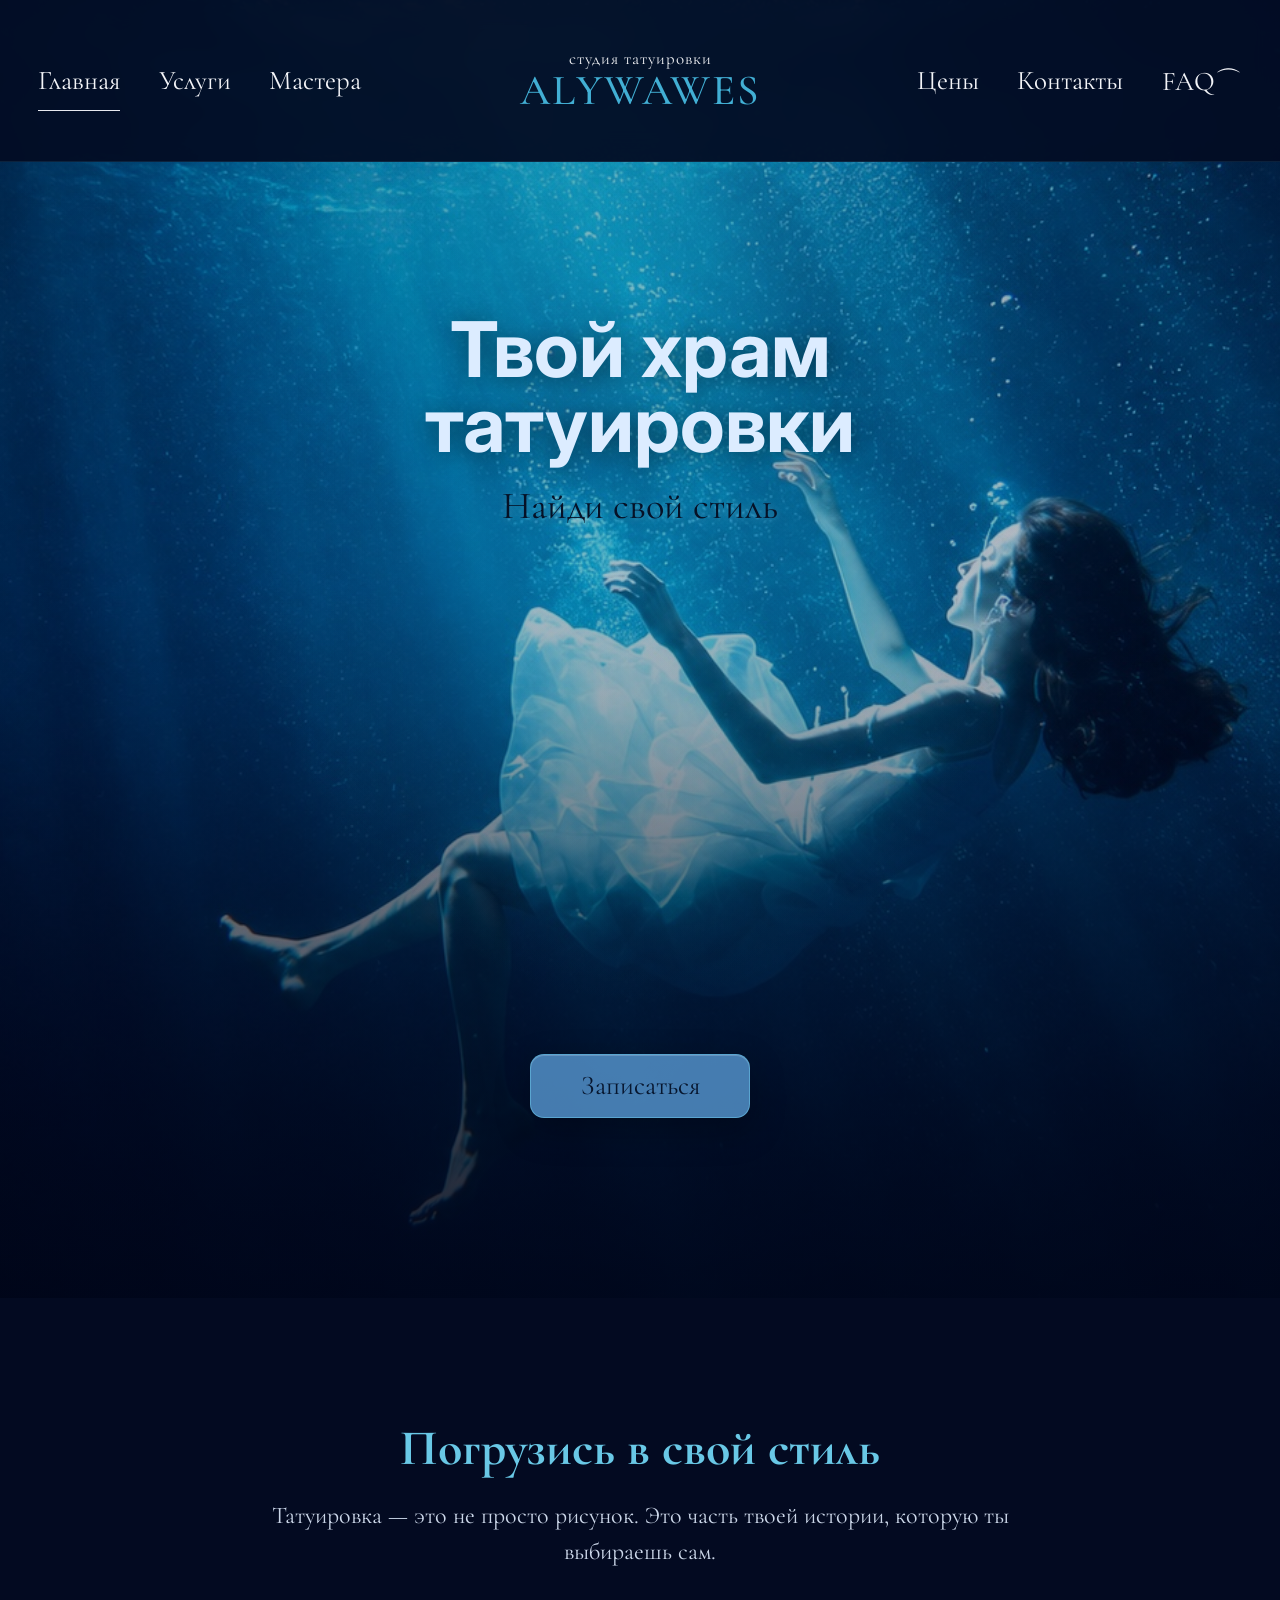
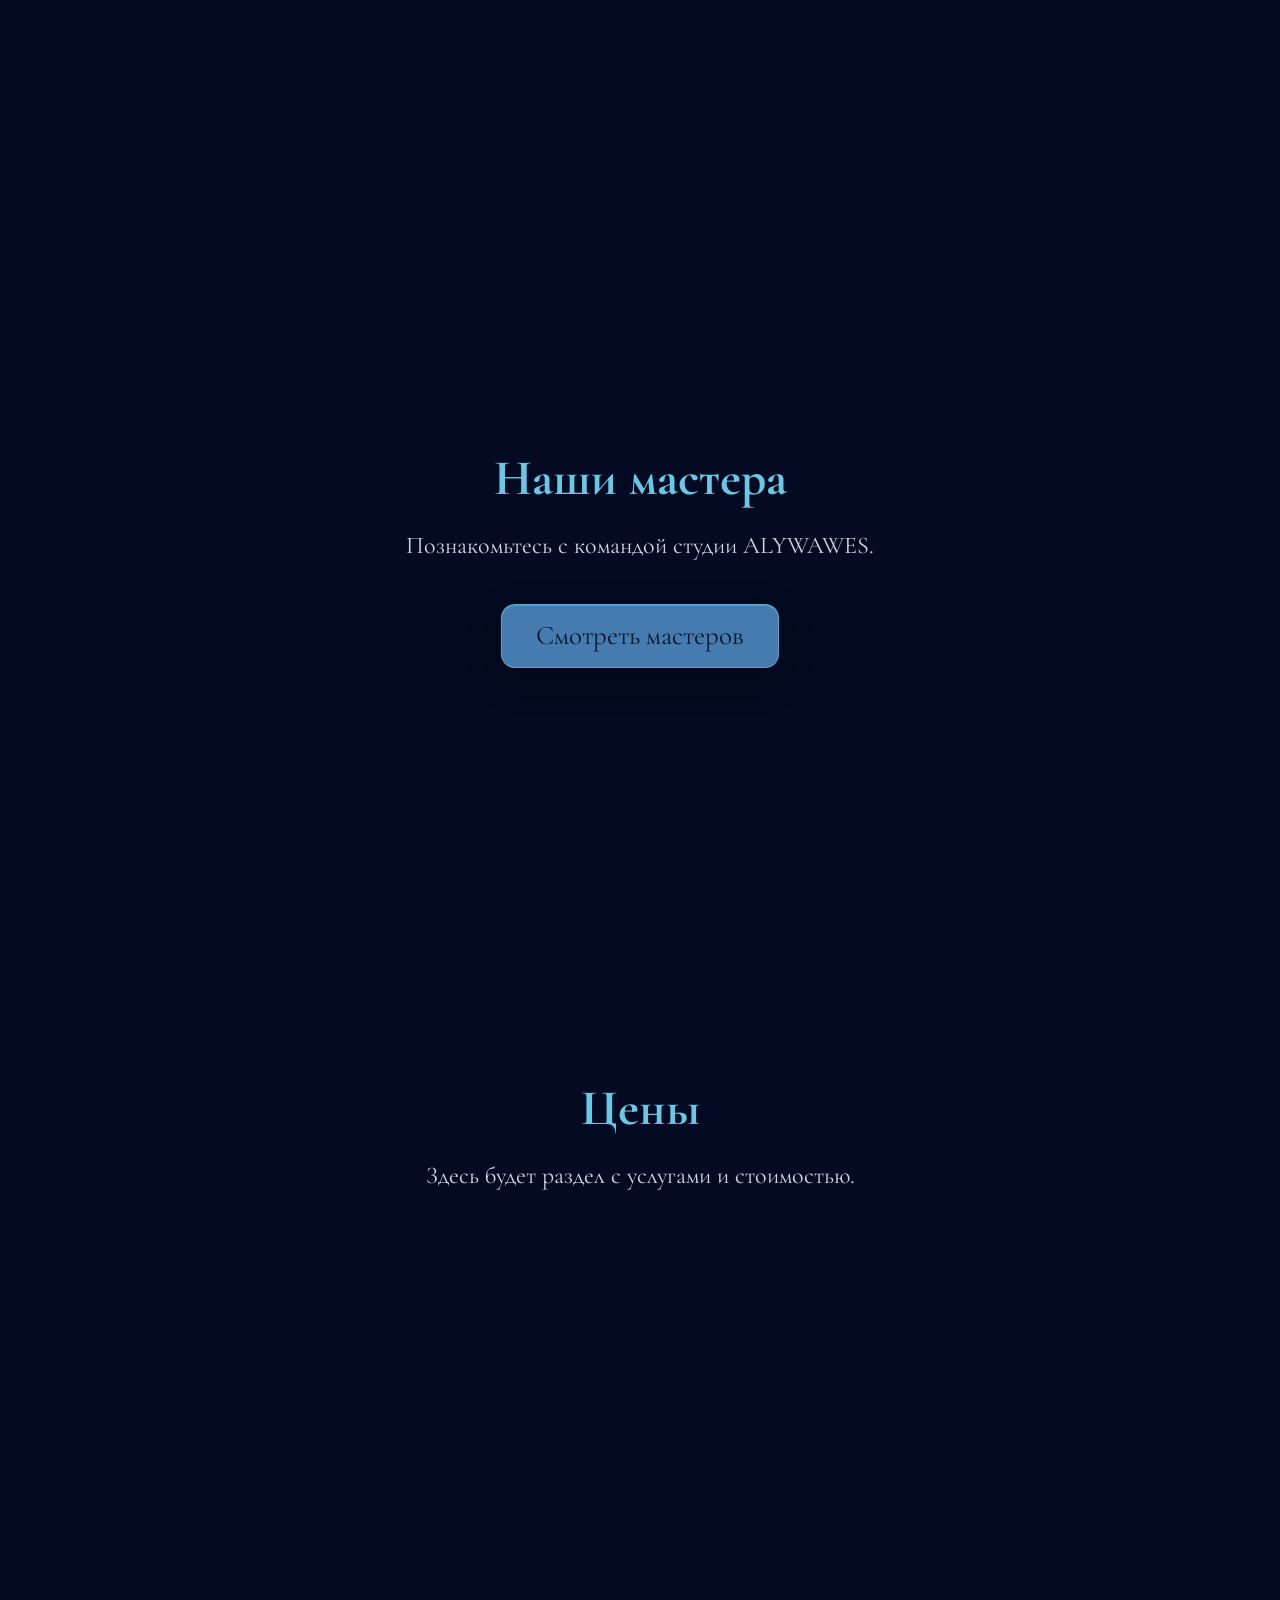
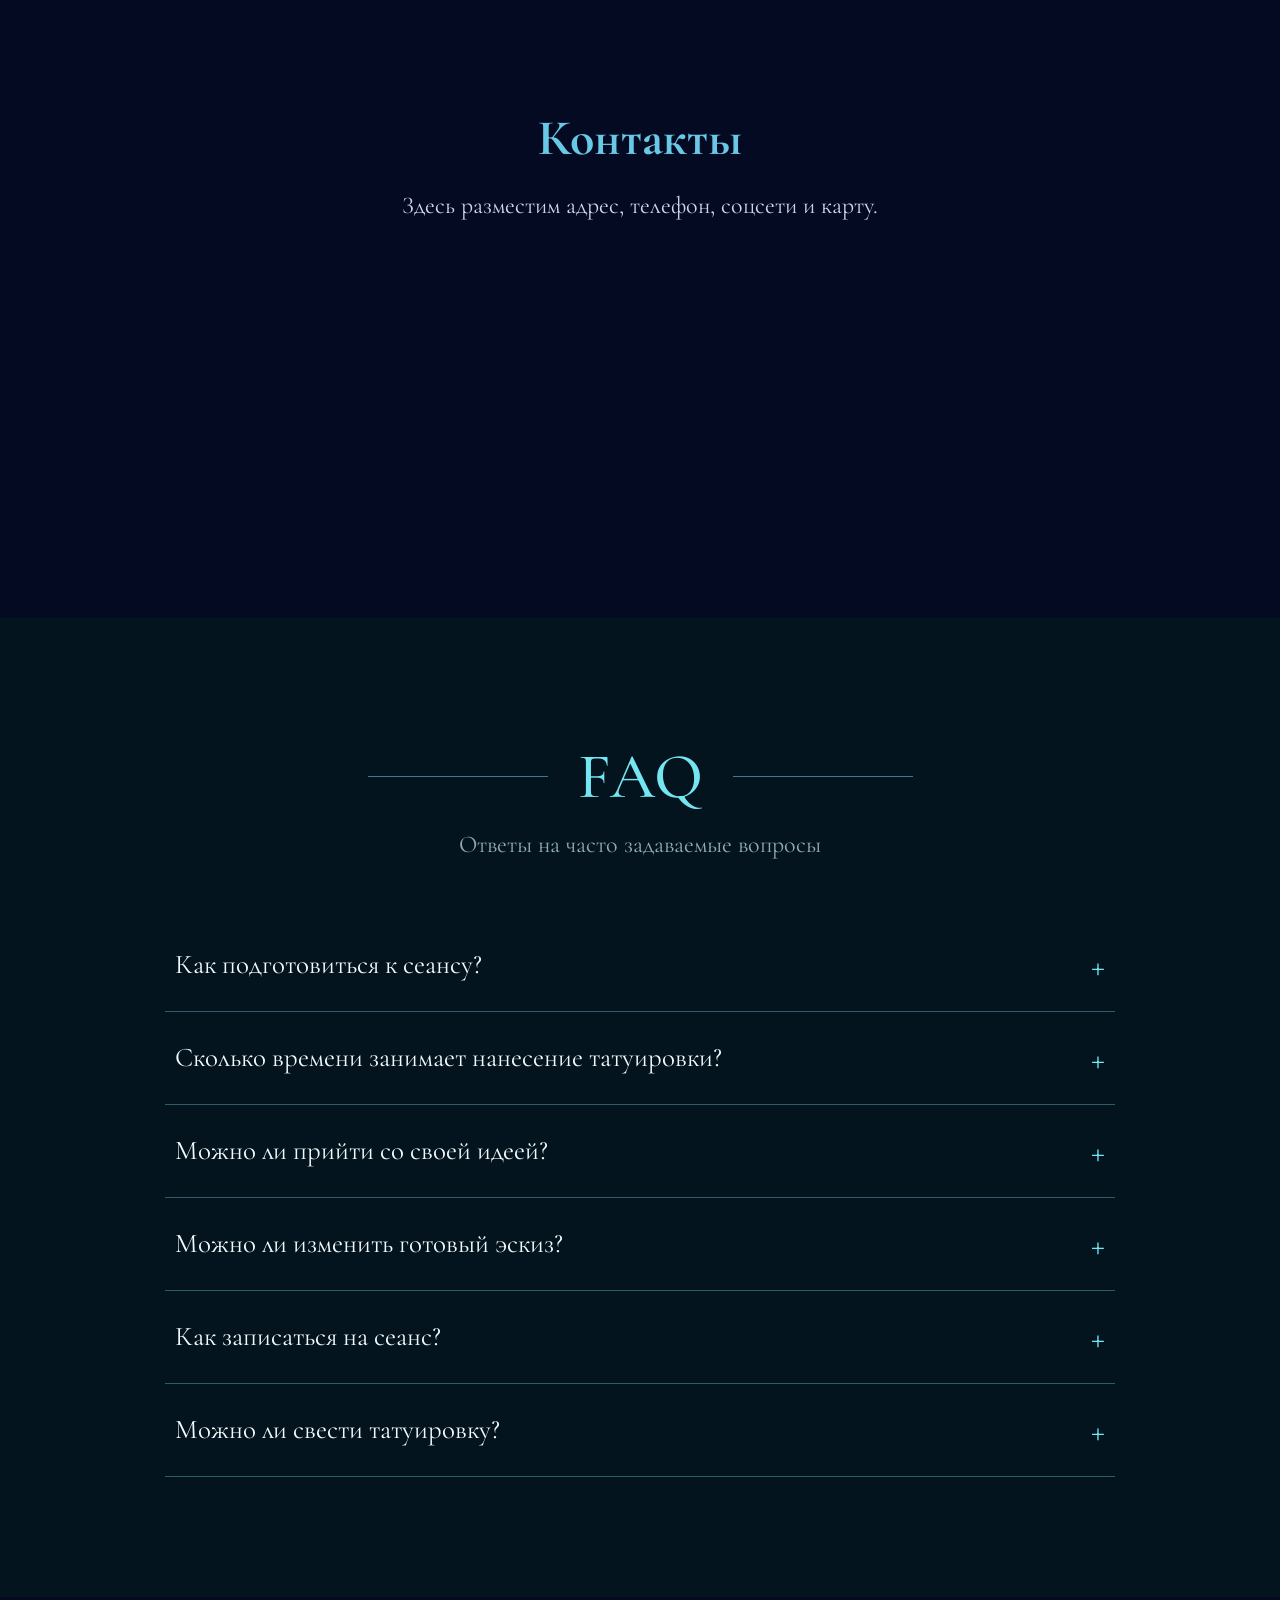
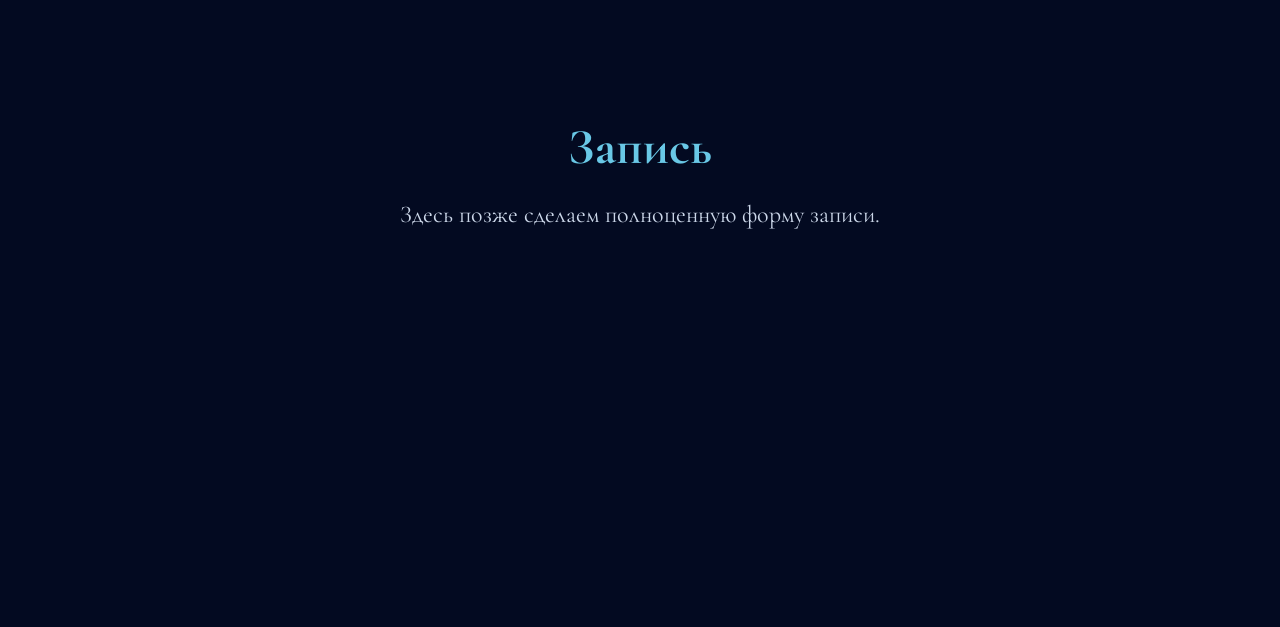
==== index.html @ 5e40e500 "Update index.html" ====
<!DOCTYPE html>
<html lang="ru">
<head>
  <meta charset="UTF-8">
  <meta name="viewport" content="width=device-width, initial-scale=1.0">
  <title>ALYWAWES — Студия татуировки</title>

  <!-- Шрифт можно заменить на любой из Google Fonts -->
  <link rel="preconnect" href="https://fonts.googleapis.com">
  <link rel="preconnect" href="https://fonts.gstatic.com" crossorigin>
  <link href="https://fonts.googleapis.com/css2?family=Cormorant+Garamond:wght@400;500;600;700&family=Inter:wght@400;500;600;700&display=swap" rel="stylesheet">

  <style>
    * {
      box-sizing: border-box;
      margin: 0;
      padding: 0;
    }

    html {
      scroll-behavior: smooth;
    }

    body {
      min-height: 100vh;
      background: #02091d;
      color: #f5f7ff;
      font-family: "Cormorant Garamond", serif;
      overflow-x: hidden;
    }

    /* ================= HEADER ================= */

    .header {
      position: fixed;
      top: 0;
      left: 0;
      width: 100%;
      height: 162px;
      z-index: 100;
      display: flex;
      align-items: center;
      justify-content: center;
      background: rgba(3, 12, 36, 0.94);
      border-bottom: 1px solid rgba(86, 176, 220, 0.12);
      backdrop-filter: blur(12px);
    }

    .nav {
      width: min(1250px, 94%);
      display: grid;
      grid-template-columns: 1fr auto 1fr;
      align-items: center;
      gap: 40px;
    }

    .nav-left,
    .nav-right {
      display: flex;
      align-items: center;
      gap: clamp(25px, 3vw, 58px);
    }

    .nav-right {
      justify-content: flex-end;
    }

    .nav a {
      position: relative;
      color: #f3f4f8;
      text-decoration: none;
      font-size: 27px;
      white-space: nowrap;
      transition: color .3s ease;
    }

    .nav a:hover {
      color: #51c5e9;
    }

    .nav a.active::after {
      content: "";
      position: absolute;
      left: 0;
      right: 0;
      bottom: -14px;
      height: 1px;
      background: #e7e9ef;
    }

    .logo {
      text-align: center;
      line-height: 1;
      white-space: nowrap;
    }

    .logo-small {
      display: block;
      margin-bottom: 2px;
      color: #f1f2f5;
      font-size: 17px;
      letter-spacing: 1px;
    }

    .logo-main {
      display: block;
      color: #42afd4;
      font-size: 43px;
      letter-spacing: 2px;
      font-weight: 500;
    }

    /* ================= HERO ================= */

    .hero {
      position: relative;
      min-height: 100vh;
      padding-top: 162px;
      display: flex;
      align-items: center;
      justify-content: center;
      overflow: hidden;

      /*
        Положи фотографию глубины океана рядом с index.html
        и назови её ocean.jpg
      */
      background:
        linear-gradient(
          to bottom,
          rgba(1, 7, 26, .32),
          rgba(0, 20, 55, .18) 45%,
          rgba(1, 6, 24, .65)
        ),
        url("ocean.jpg") center center / cover no-repeat,
        radial-gradient(circle at 50% 20%, #087a9e 0%, #032d62 42%, #010822 85%);
    }

    /* Затемнение фотографии */
    .hero::before {
      content: "";
      position: absolute;
      inset: 0;
      background:
        radial-gradient(
          ellipse at 50% 30%,
          rgba(35, 205, 236, .18),
          transparent 48%
        ),
        linear-gradient(
          to bottom,
          rgba(0, 0, 20, .05) 0%,
          rgba(0, 4, 24, .15) 55%,
          rgba(0, 5, 24, .72) 100%
        );
      pointer-events: none;
    }

    /* Лёгкая анимация "воды" */
    .hero::after {
      content: "";
      position: absolute;
      inset: -10%;
      background:
        radial-gradient(
          ellipse at 50% 0%,
          rgba(95, 230, 255, .14),
          transparent 30%
        );
      filter: blur(20px);
      animation: waterGlow 7s ease-in-out infinite alternate;
      pointer-events: none;
    }

    @keyframes waterGlow {
      from {
        transform: translateY(-15px) scale(1);
        opacity: .55;
      }
      to {
        transform: translateY(25px) scale(1.08);
        opacity: .9;
      }
    }

  .hero-content {
  position: relative;
  z-index: 2;

  width: min(850px, 90%);

  text-align: center;

  /* ОПУСКАЕМ ВЕСЬ БЛОК НИЖЕ */
  margin-top: 150px;

  animation: heroAppear 1.2s ease both;
}

.hero-content h1 {
    margin: 0;
}

.hero-content p {
    margin-top: 20px;
}

.booking-btn {
    margin-top: 350px;
}

    @keyframes heroAppear {
      from {
        opacity: 0;
        transform: translateY(35px);
      }
      to {
        opacity: 1;
        transform: translateY(0);
      }
    }

    .hero h1 {
  font-family: "Inter", sans-serif;

  font-size: clamp(48px, 6vw, 84px);

  line-height: .98;

  font-weight: 700;

  color: #dcecff;

  text-shadow: 0 3px 25px rgba(0, 0, 0, .45);

  margin-bottom: 18px;
}

.hero-subtitle {
  font-size: clamp(28px, 3vw, 42px);
  color: #061126;
  text-shadow: 0 1px 8px rgba(255,255,255,.25);
  margin-bottom: 355px;
}   
 .booking-btn {
  position: relative;
  top: -180px;

  display: inline-flex;
  align-items: center;
  justify-content: center;

  min-width: 220px;
  height: 64px;
  padding: 0 34px;

  border-radius: 14px;
  border: 1px solid rgba(115, 215, 248, .45);

  background: rgba(89, 156, 214, .78);

  color: #07162e;

  font-family: "Cormorant Garamond", serif;
  font-size: 27px;

  text-decoration: none;

  box-shadow:
    0 12px 35px rgba(0,0,0,.25),
    inset 0 1px 0 rgba(255,255,255,.18);

  transition:
    top .3s ease,
    background .3s ease,
    box-shadow .3s ease;
}
.booking-btn:hover {
  top: -185px;

  background: #72c7ed;

  box-shadow:
    0 18px 45px rgba(0, 140, 210, .25);
}

    /* ================= SECOND SECTION ================= */

    .about {
      min-height: 70vh;
      padding: 120px 8%;
      background: #030a21;
      text-align: center;
    }

    .about h2 {
      font-size: 50px;
      color: #69c8e6;
      margin-bottom: 20px;
    }

    .about p {
      max-width: 750px;
      margin: 0 auto;
      color: #cbd6e8;
      font-size: 24px;
      line-height: 1.5;
    }

    /* ================= MOBILE ================= */

    @media (max-width: 900px) {
      .header {
        height: 90px;
      }

      .nav {
        display: flex;
        justify-content: space-between;
      }

      .nav-left,
      .nav-right {
        display: none;
      }

      .logo-main {
        font-size: 32px;
      }

      .logo-small {
        font-size: 12px;
      }

      .hero {
        padding-top: 90px;
      }

      .hero-content {
        margin-top: -20px;
      }

      .hero-subtitle {
        margin-bottom: 300px;
      }
    }

   script00px) {
      .hero h1 {
        font-size: 43px;
      }

      .hero-subtitle {
        font-size: 27px;
        margin-bottom: 260px;
      }

      .booking-btn {
        min-width: 180px;
        height: 55px;
        font-size: 23px;
      }
    }
  /* ================= FAQ ================= */

    .faq {
        background: #03141F;
        padding: 120px 10%;
        min-height: 700px;
    }

    .faq-title {
        display: flex;
        align-items: center;
        justify-content: center;
        gap: 30px;
    }

    .faq-title span {
        width: 180px;
        height: 1px;
        background: #73E6F2;
        opacity: 0.5;
    }

    .faq-title h2 {
        color: #73E6F2;
        font-family: "Cormorant Garamond", serif;
        font-size: 64px;
        font-weight: 500;
        margin: 0;
    }

    .faq-subtitle {
        text-align: center;
        color: #8FAAB5;
        font-family: "Cormorant Garamond", serif;
        font-size: 24px;
        margin: 15px 0 60px;
    }

    .faq-list {
        max-width: 950px;
        margin: 0 auto;
    }

    .faq-item {
        border-bottom: 1px solid rgba(115, 230, 242, 0.35);
    }

    .faq-question {
        width: 100%;
        padding: 25px 10px;
        background: none;
        border: none;
        color: #F2FAFC;
        font-family: "Cormorant Garamond", serif;
        font-size: 27px;
        text-align: left;
        cursor: pointer;

        display: flex;
        justify-content: space-between;
        align-items: center;

        transition: 0.3s;
    }

    .faq-question span {
        color: #73E6F2;
        font-size: 35px;
        font-weight: 300;
        transition: 0.3s;
    }

    .faq-question:hover {
        color: #73E6F2;
    }

    .faq-answer {
        max-height: 0;
        overflow: hidden;
        transition: max-height 0.4s ease;
    }

    .faq-answer p {
        color: #B8CBD3;
        font-family: "Cormorant Garamond", serif;
        font-size: 21px;
        line-height: 1.6;
        margin: 0;
        padding: 0 50px 25px 10px;
    }

    .faq-item.active .faq-answer {
        max-height: 300px;
    }

    .faq-item.active .faq-question span {
        transform: rotate(45deg);
    }

  </style>
</head>

<body>

  <!-- ================= HEADER ================= -->

  <header class="header">
    <nav class="nav">

      <div class="nav-left">
        <a href="#" class="active">Главная</a>
        <a href="services.html">Услуги</a>
        <a href="masters.html">Мастера</a>
      </div>

<a href="auth.html" class="logo">
    <span class="logo-small">студия татуировки</span>
    <span class="logo-main">ALYWAWES</span>
</a>

      <div class="nav-right">
        <a href="#prices">Цены</a>
        <a href="#contacts">Контакты</a>
        <a href="#faq">FAQ⌒</a>
      </div>

    </nav>
  </header>


  <!-- ================= HERO ================= -->

  <main>

    <section class="hero">

       <div class="hero-content">

        <h1>
          Твой храм<br>
          татуировки
        </h1>

        <p class="hero-subtitle">
          Найди свой стиль
        </p>

        <a href="services.html" class="booking-btn">
          Записаться
        </a>

      </div>
    </section>


    <!-- ================= ДАЛЬШЕ ПО САЙТУ ================= -->

    <section class="about" id="services">
      <h2>Погрузись в свой стиль</h2>

      <p>
        Татуировка — это не просто рисунок.
        Это часть твоей истории, которую ты выбираешь сам.
      </p>
    </section>

    <section class="about" id="masters">
  <h2>Наши мастера</h2>
  <p>Познакомьтесь с командой студии ALYWAWES.</p>
  <a href="masters.html" class="booking-btn" style="margin-top:40px; position:static; top:0;">Смотреть мастеров</a>
</section>

    <section class="about" id="prices">
      <h2>Цены</h2>
      <p>Здесь будет раздел с услугами и стоимостью.</p>
    </section>

    <section class="about" id="contacts">
      <h2>Контакты</h2>
      <p>Здесь разместим адрес, телефон, соцсети и карту.</p>
    </section>

   <section class="faq" id="faq">

    <div class="faq-title">
        <span></span>
        <h2>FAQ</h2>
        <span></span>
    </div>

    <p class="faq-subtitle">
        Ответы на часто задаваемые вопросы
    </p>

    <div class="faq-list">

        <div class="faq-item">
            <button class="faq-question">
                Как подготовиться к сеансу?
                <span>+</span>
            </button>

            <div class="faq-answer">
                <p>
                    Перед сеансом хорошо выспитесь, поешьте и пейте достаточно воды.
                    Не употребляйте алкоголь перед процедурой.
                    Также рекомендуется заранее продумать место и размер татуировки.
                </p>
            </div>
        </div>


        <div class="faq-item">
            <button class="faq-question">
                Сколько времени занимает нанесение татуировки?
                <span>+</span>
            </button>

            <div class="faq-answer">
                <p>
                    Время зависит от размера, сложности и места нанесения.
                    Небольшая татуировка может занять около часа,
                    а большая и сложная работа — несколько часов.
                </p>
            </div>
        </div>


        <div class="faq-item">
            <button class="faq-question">
                Можно ли прийти со своей идеей?
                <span>+</span>
            </button>

            <div class="faq-answer">
                <p>
                    Конечно. Вы можете показать мастеру понравившиеся изображения,
                    рассказать свою идею и вместе обсудить будущую татуировку.
                </p>
            </div>
        </div>


        <div class="faq-item">
            <button class="faq-question">
                Можно ли изменить готовый эскиз?
                <span>+</span>
            </button>

            <div class="faq-answer">
                <p>
                    Да. Эскиз обсуждается с мастером, поэтому до начала работы
                    можно внести необходимые изменения.
                </p>
            </div>
        </div>


        <div class="faq-item">
            <button class="faq-question">
                Как записаться на сеанс?
                <span>+</span>
            </button>

            <div class="faq-answer">
                <p>
                    Выберите подходящую услугу в разделе «Услуги»,
                    зарегистрируйтесь или войдите в личный кабинет,
                    после чего выберите свободную дату и время.
                </p>
            </div>
        </div>


        <div class="faq-item">
            <button class="faq-question">
                Можно ли свести татуировку?
                <span>+</span>
            </button>

            <div class="faq-answer">
                <p>
                    Да, в студии доступна услуга сведения татуировки.
                    Перед процедурой проводится первичная консультация.
                </p>
            </div>
        </div>

    </div>

</section>

    <section class="about" id="booking">
      <h2>Запись</h2>
      <p>Здесь позже сделаем полноценную форму записи.</p>
    </section>

  </main>
 
  <script>
    // Небольшой эффект при прокрутке:
    // шапка становится чуть темнее.
    const header = document.querySelector(".header");

    window.addEventListener("scroll", () => {
      if (window.scrollY > 30) {
        header.style.background = "rgba(2, 8, 28, 0.98)";
      } else {
        header.style.background = "rgba(3, 12, 36, 0.94)";
      }
      // Показываем ссылку "Профиль" только если пользователь залогинен
    if (localStorage.getItem("alywawesLoggedIn") === "true") {
      document.getElementById("profileLink").style.display = "inline-block";
    }
    });
 
  /* ================= FAQ ================= */

    document.querySelectorAll(".faq-question").forEach(function(button) {

        button.addEventListener("click", function() {

            const item = button.parentElement;

            item.classList.toggle("active");

        });

    });

</script>

</body>
</html>
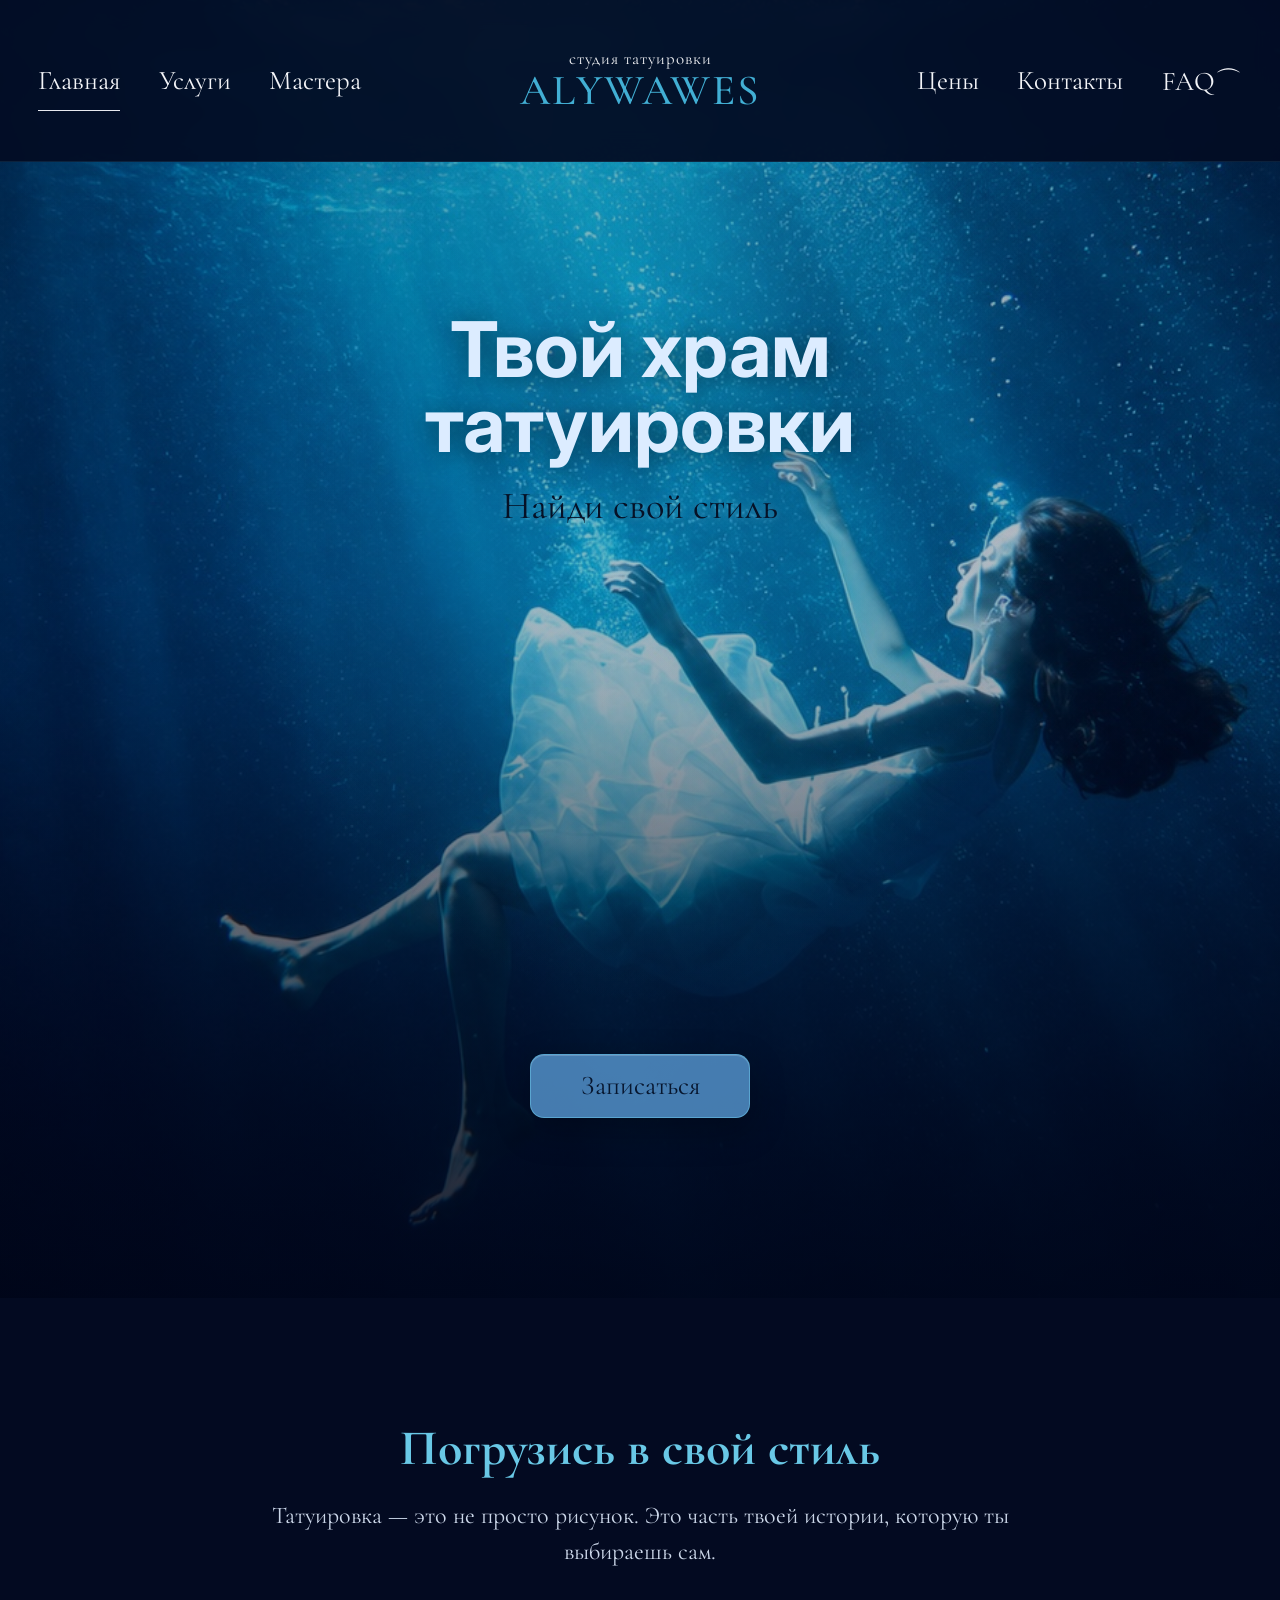
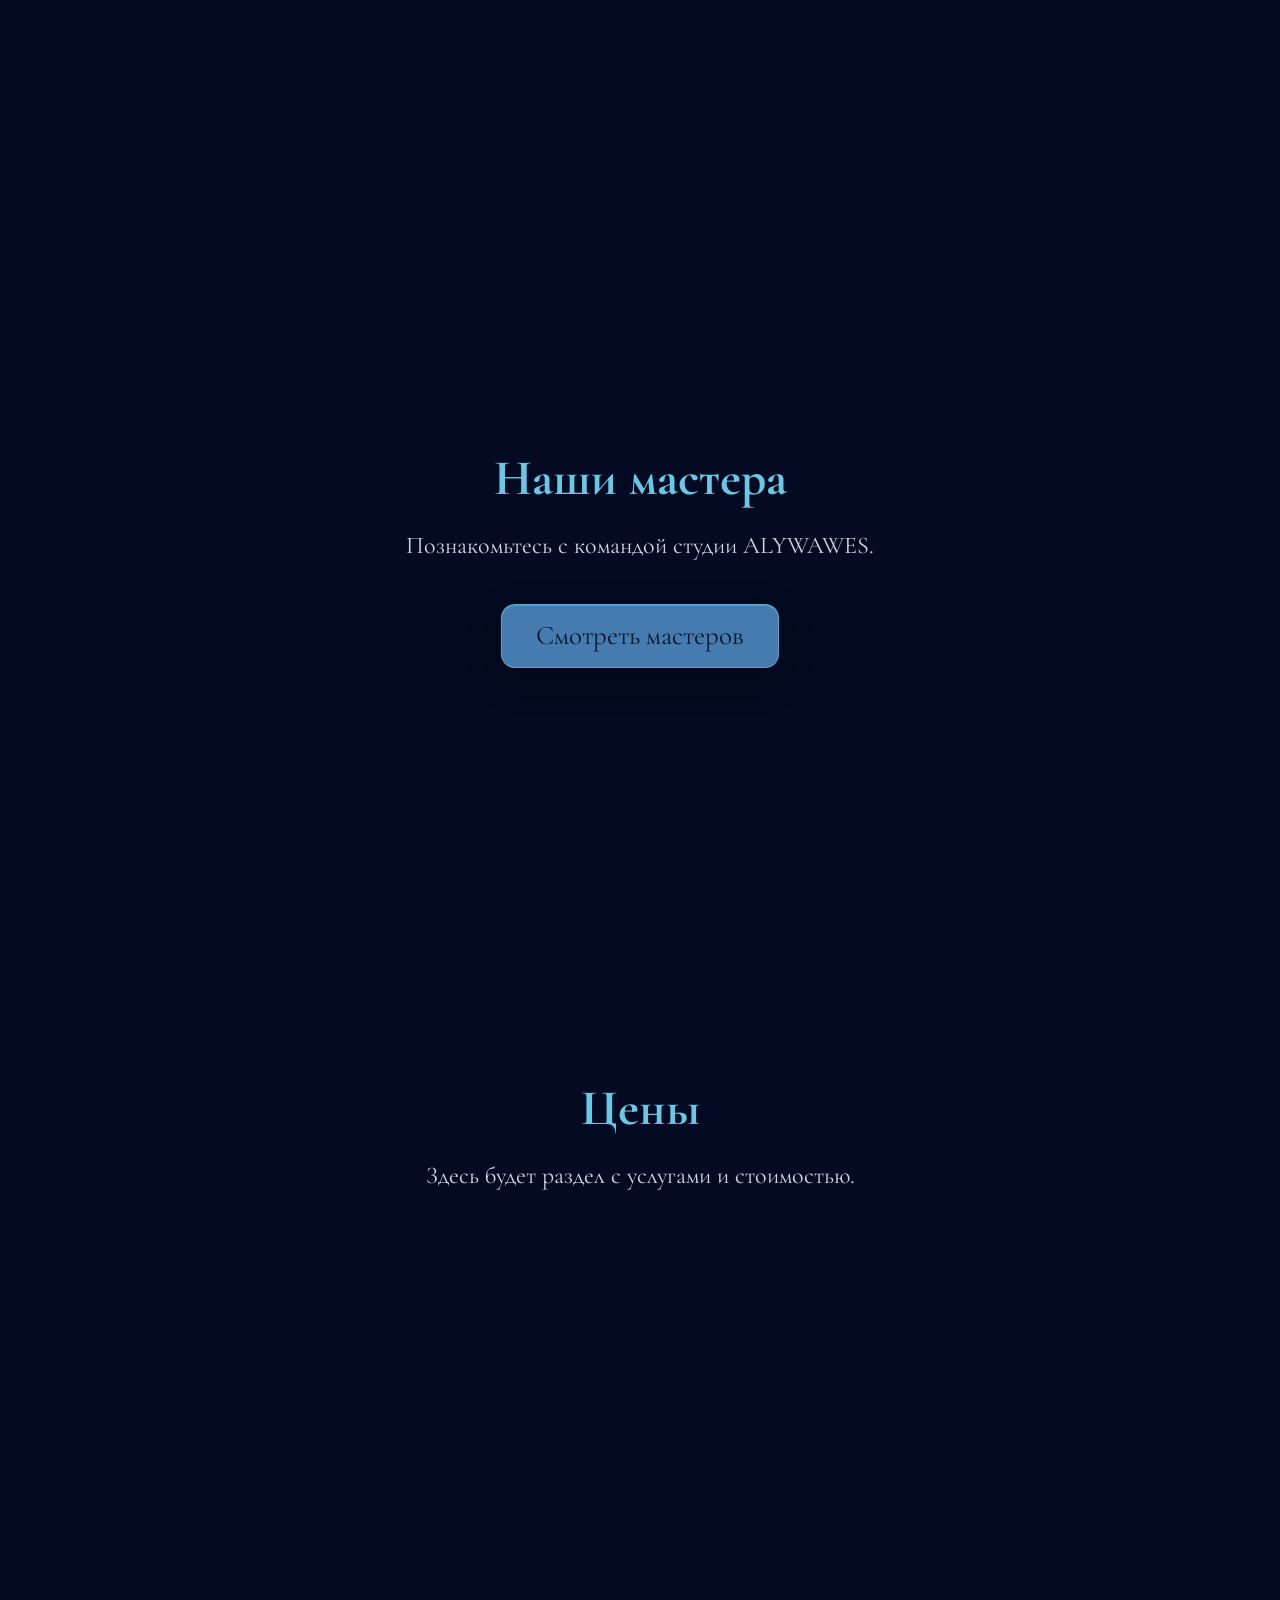
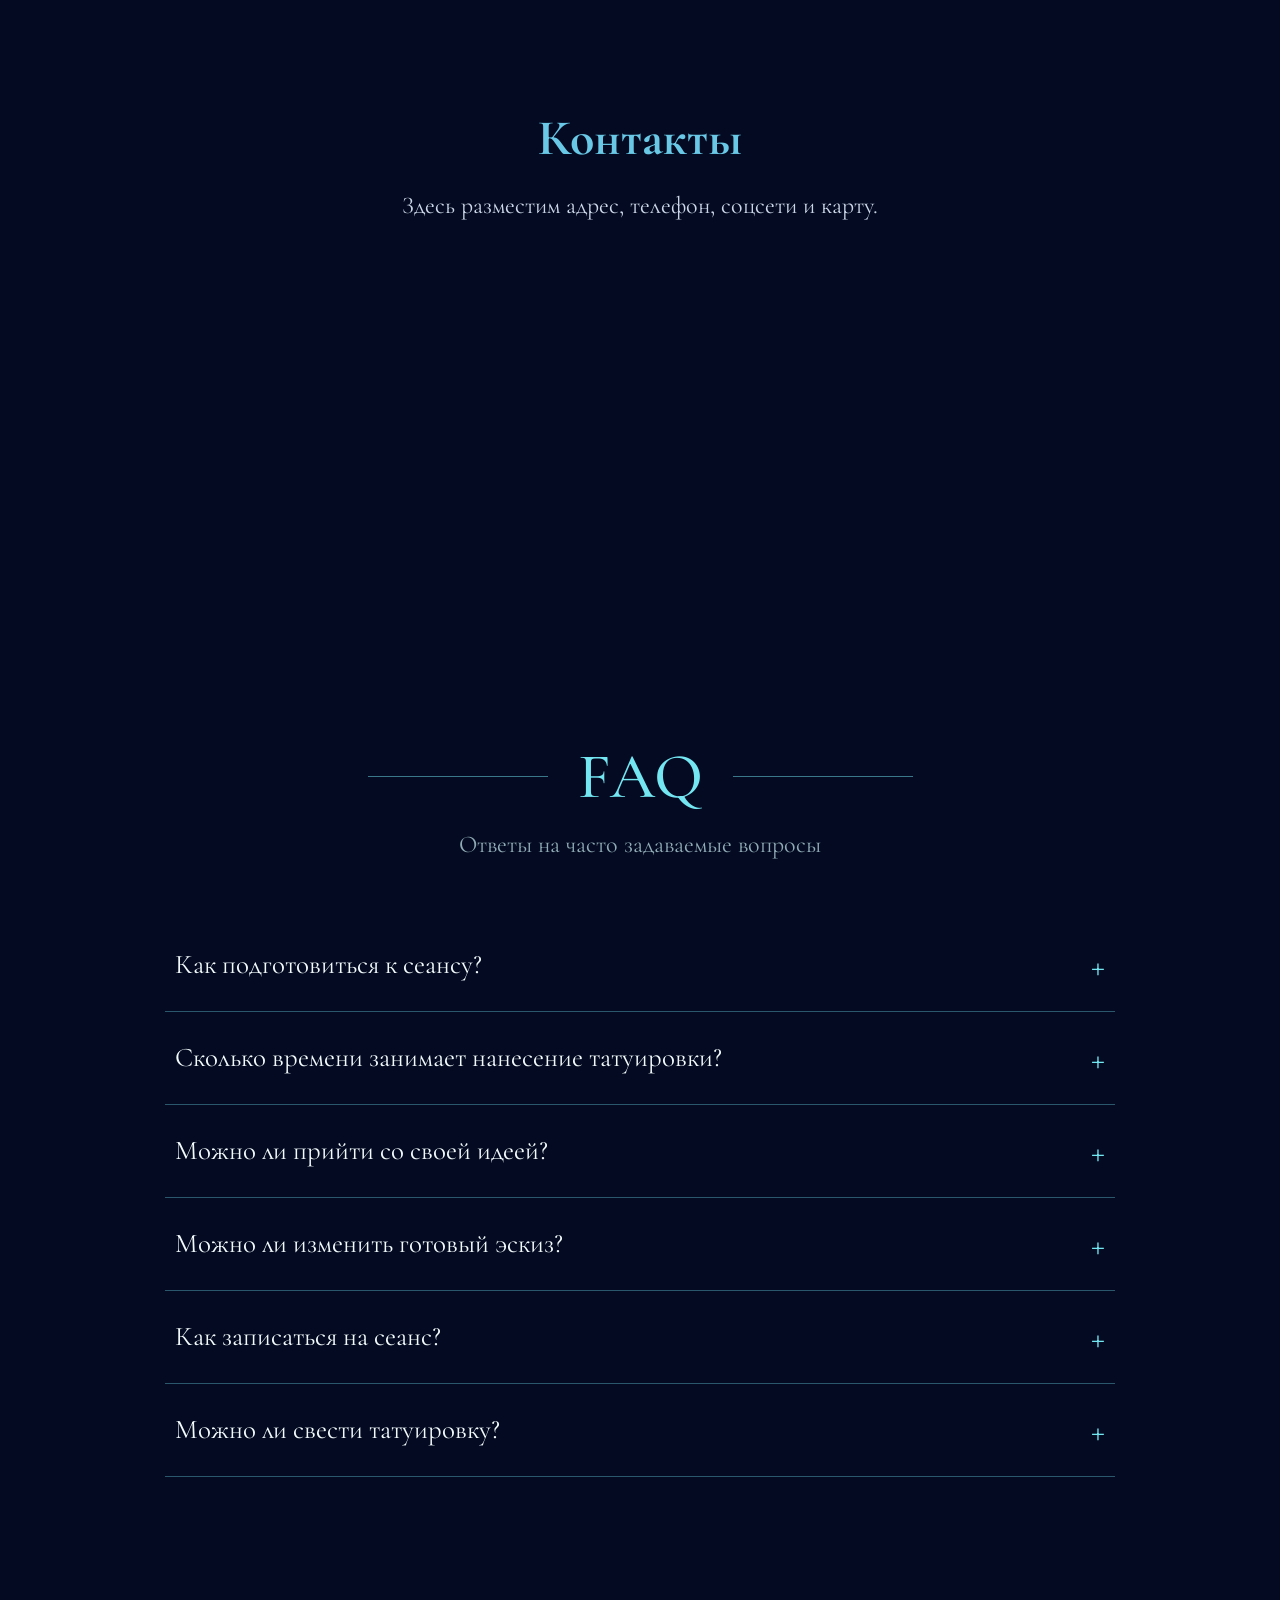
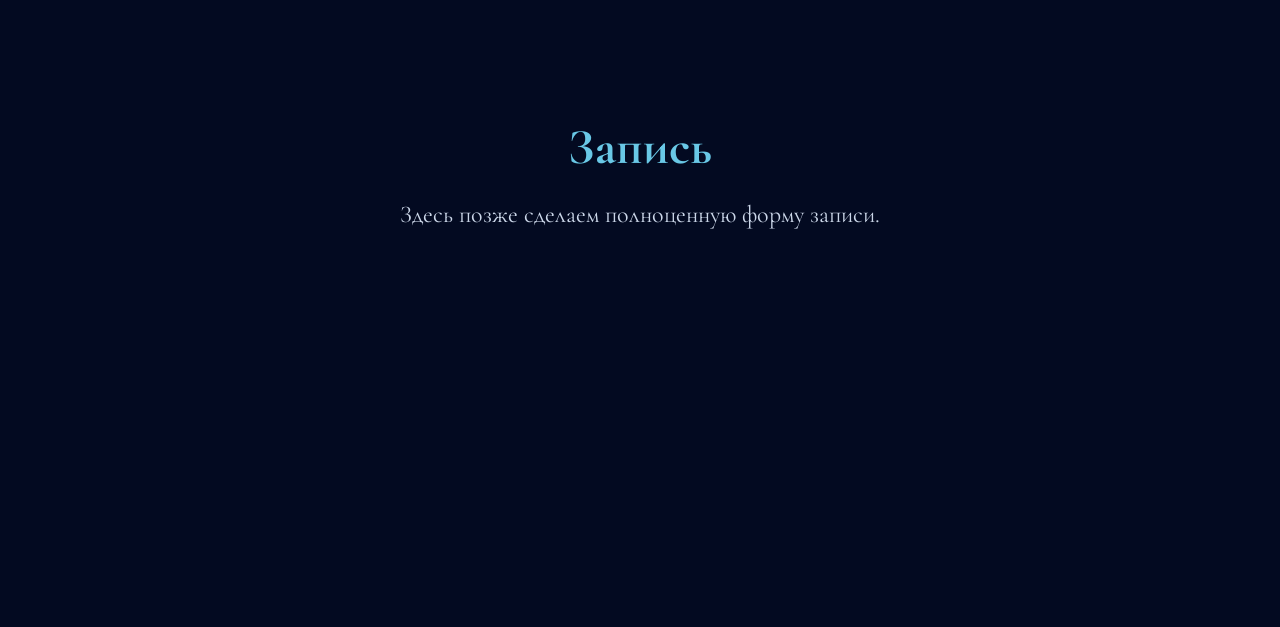
==== commit e51b22a9: "Update index.html" ====
--- a/index.html
+++ b/index.html
@@ -364,7 +364,7 @@
   /* ================= FAQ ================= */
 
     .faq {
-        background: #03141F;
+        background: #030a21;
         padding: 120px 10%;
         min-height: 700px;
     }
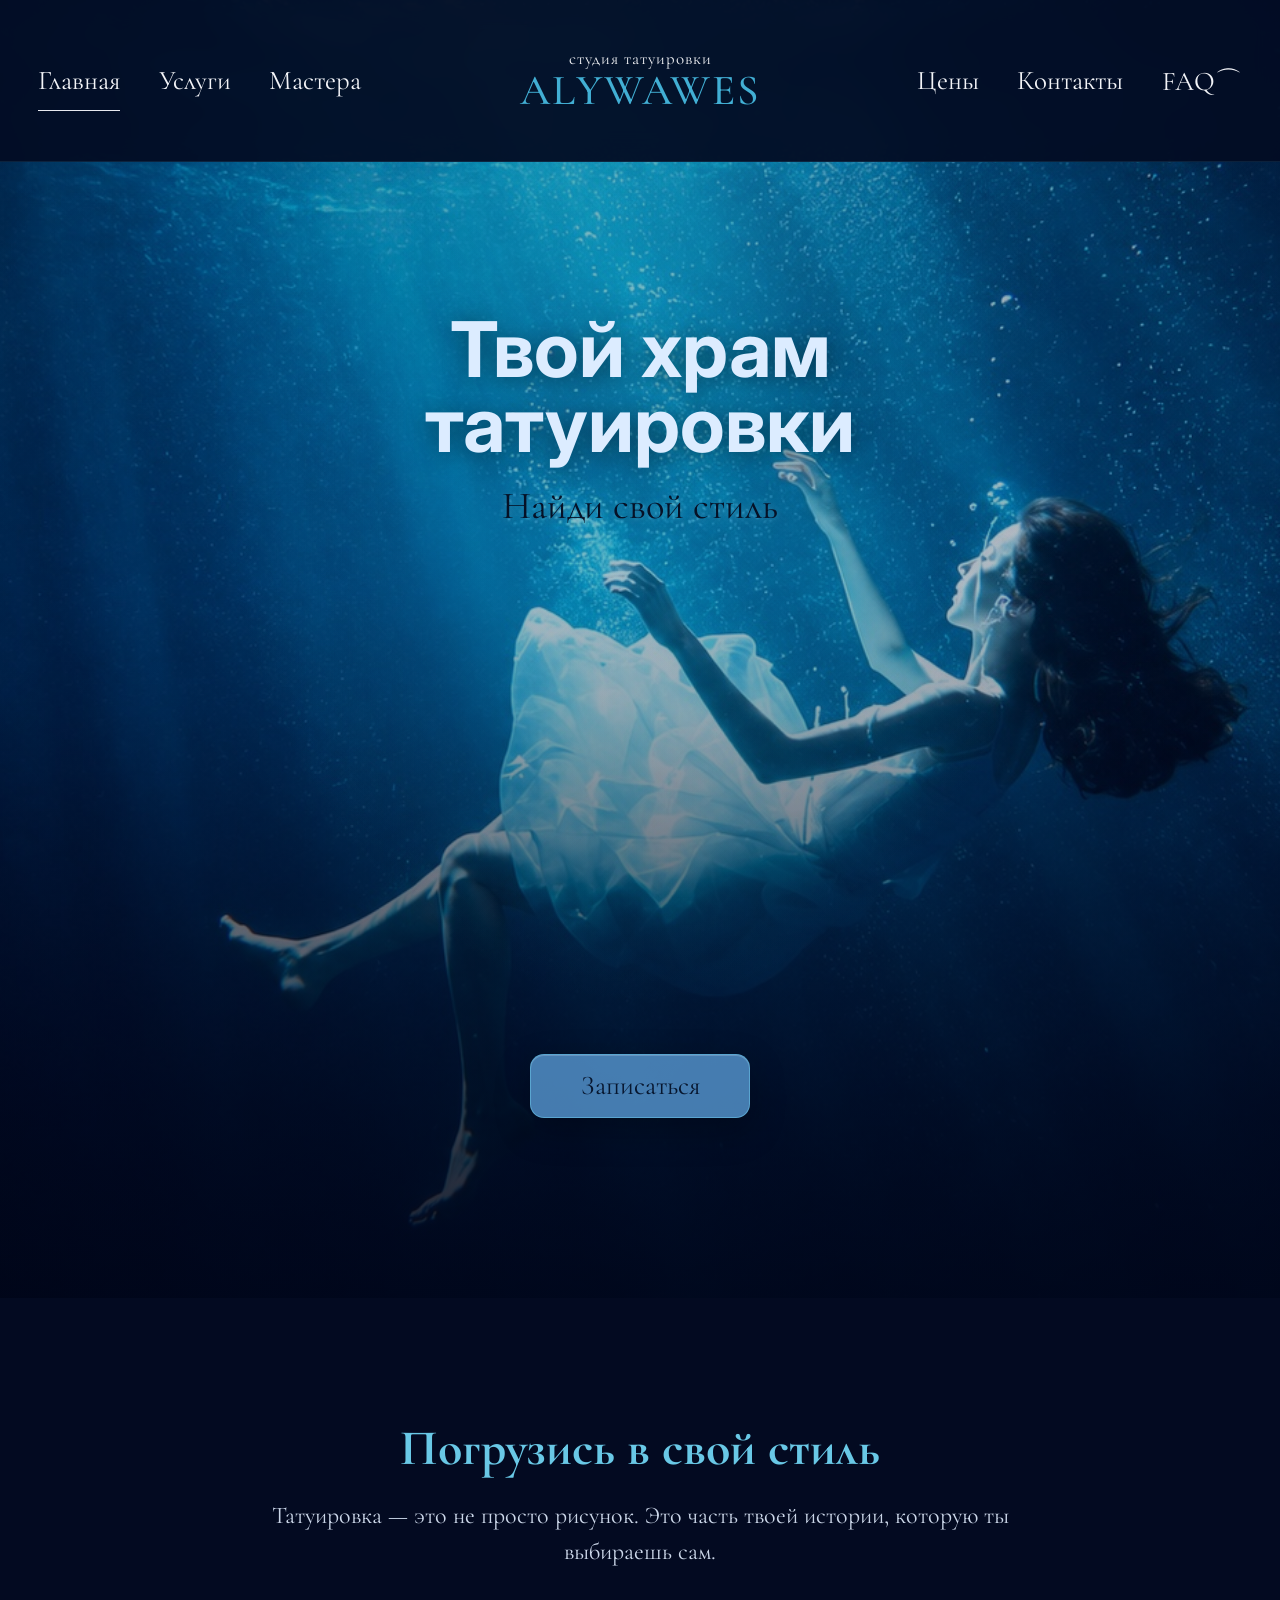
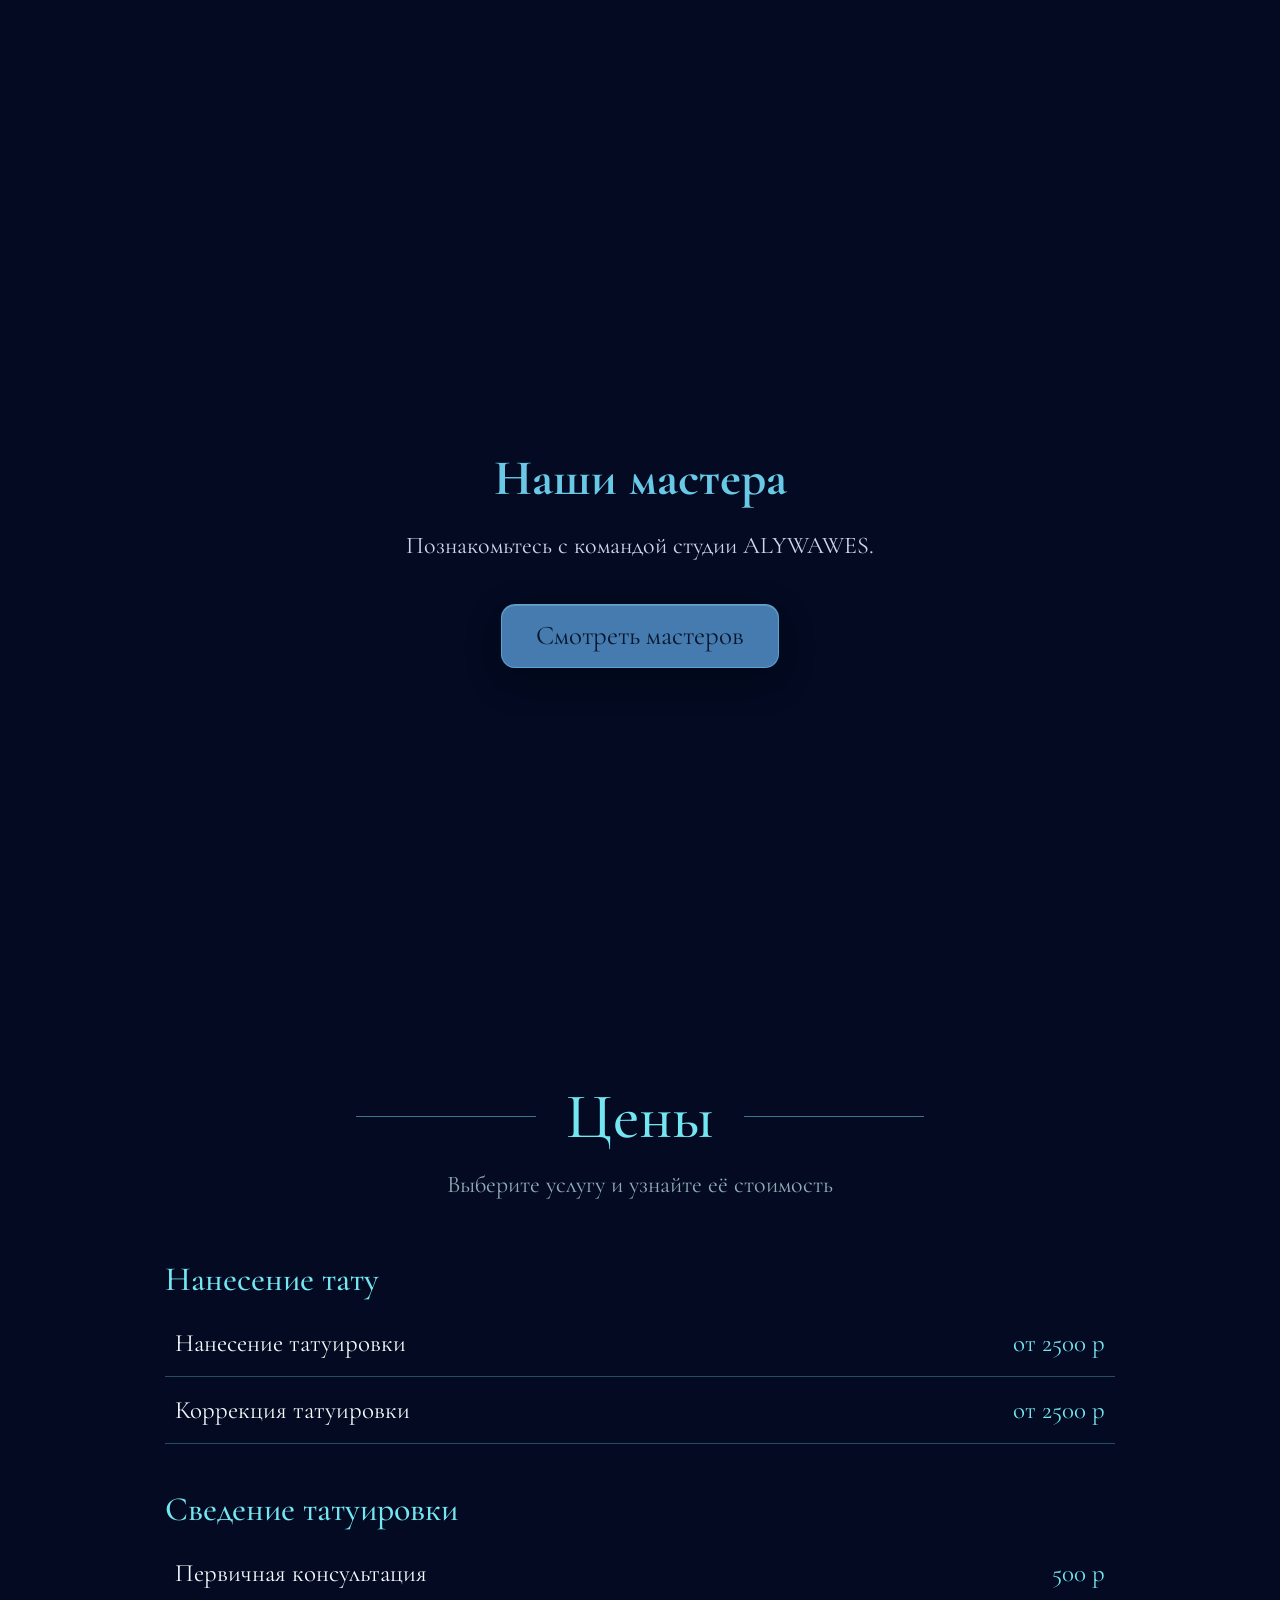
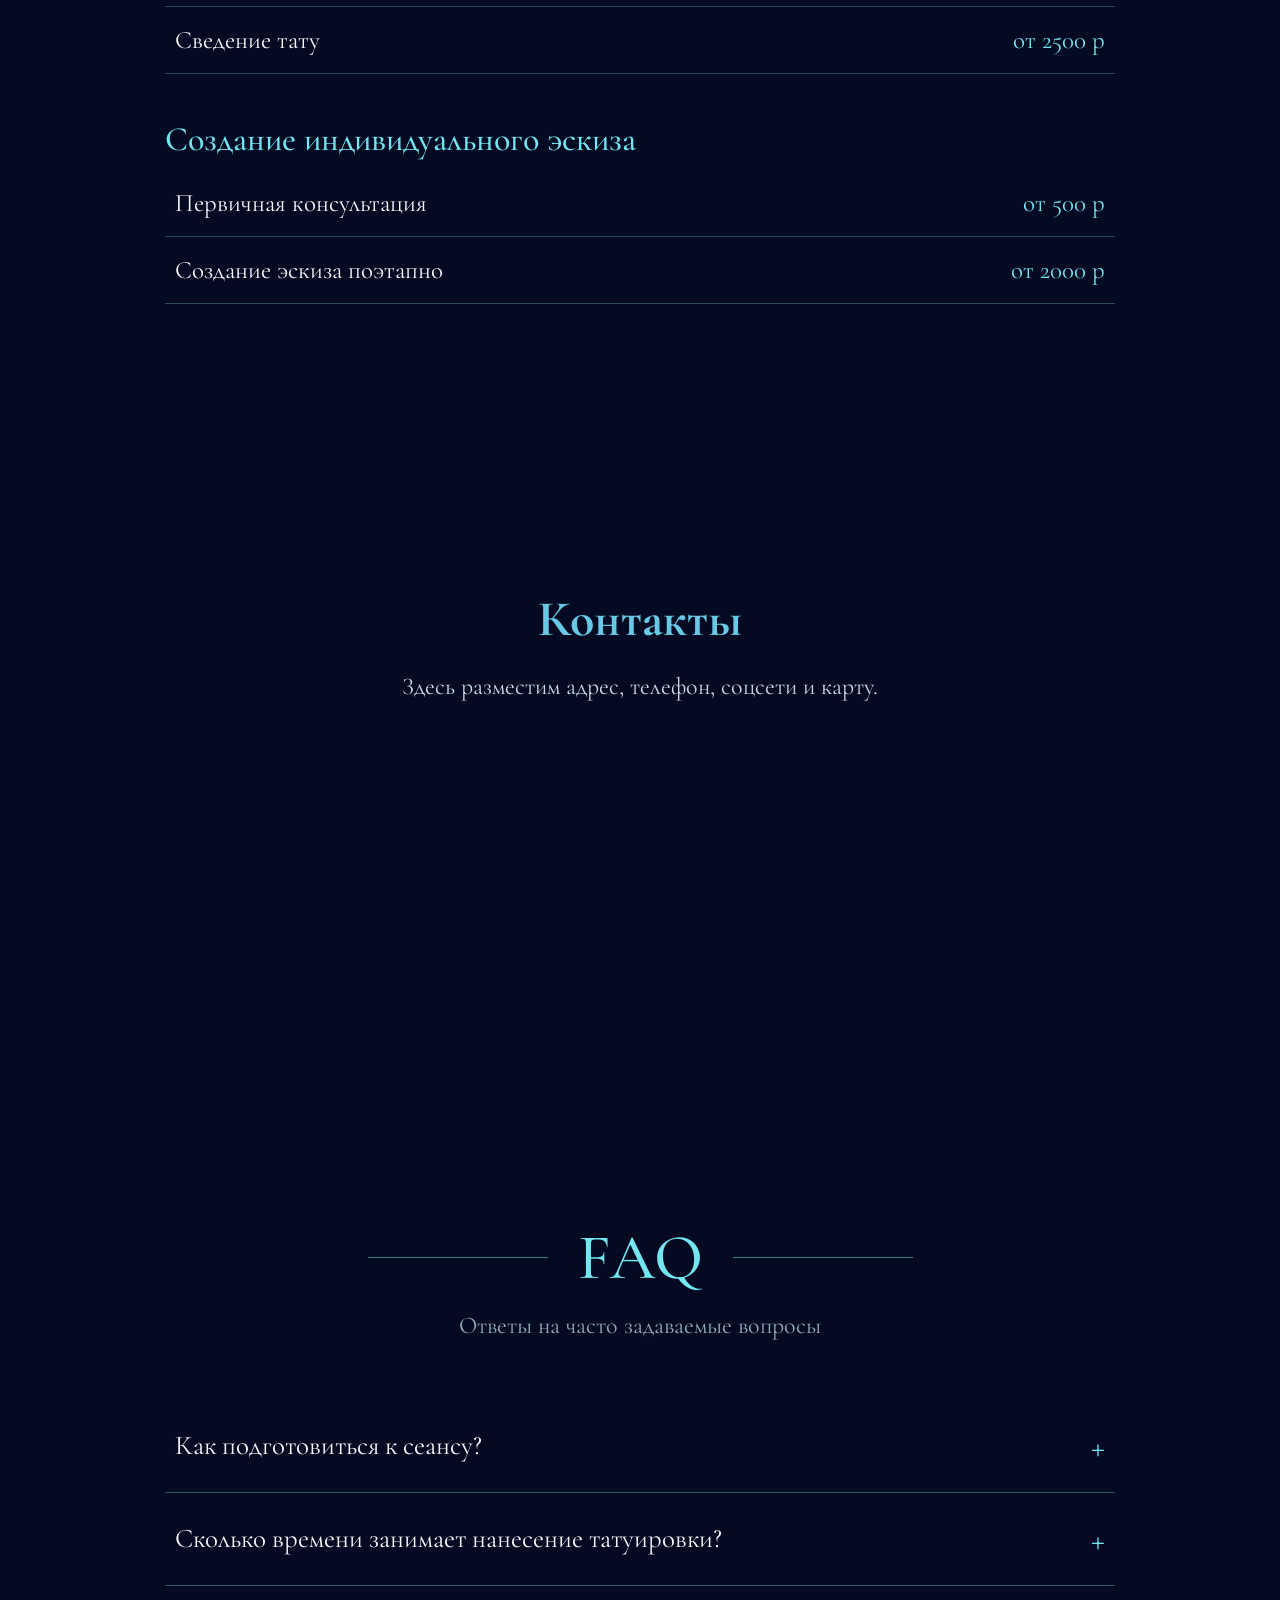
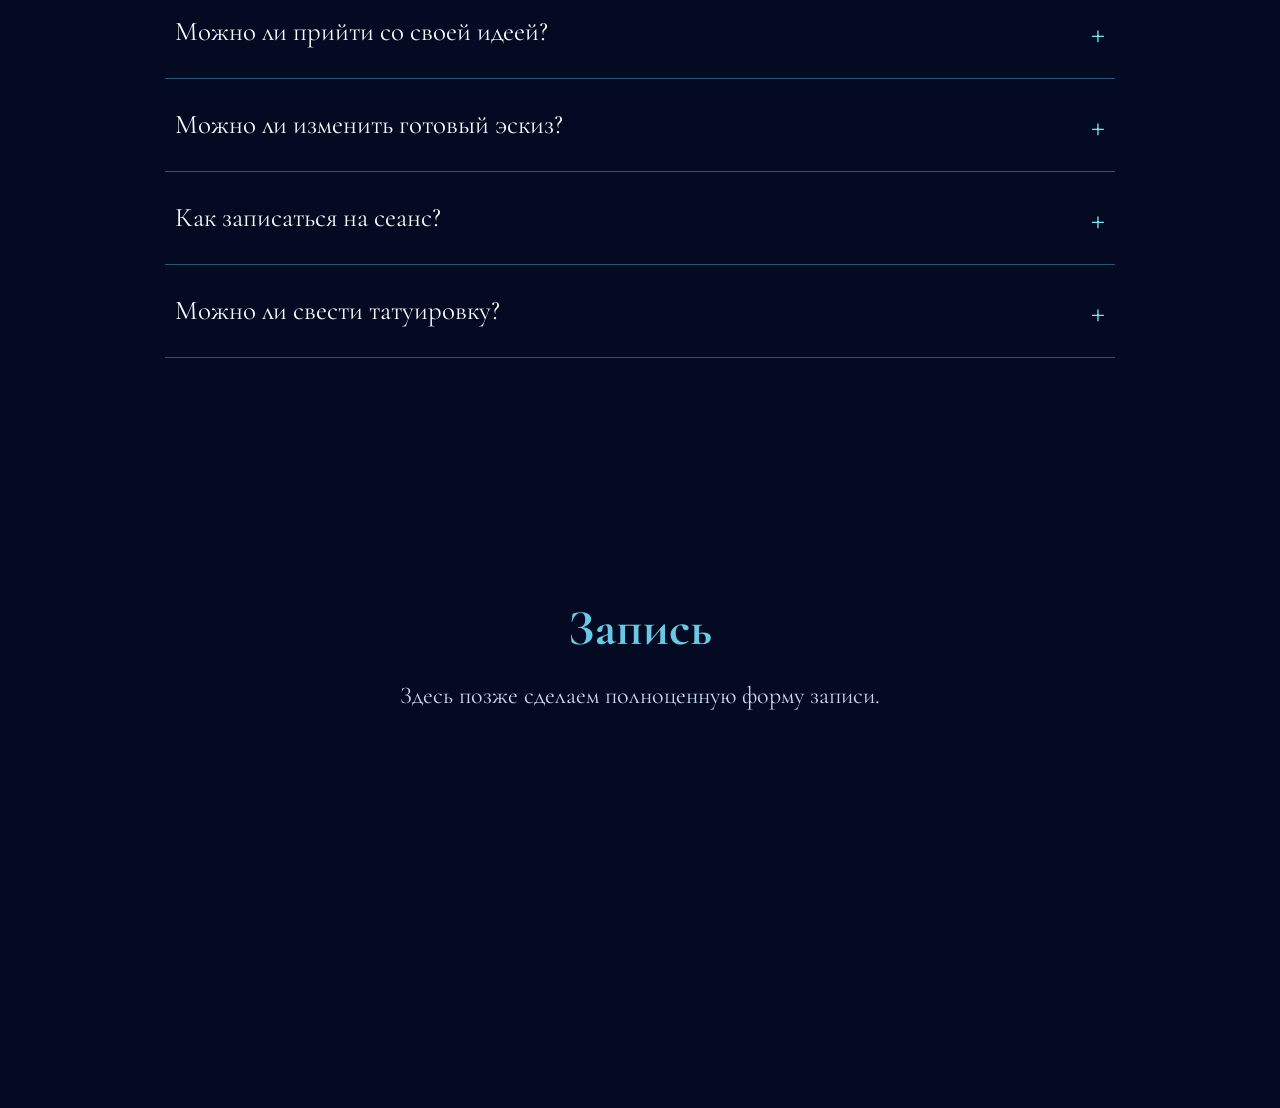
==== commit 0e612719: "Update index.html" ====
--- a/index.html
+++ b/index.html
@@ -460,6 +460,82 @@
         transform: rotate(45deg);
     }
 
+    
+    /* ================= ЦЕНЫ ================= */
+
+.prices {
+    background: #030a21;
+    padding: 120px 8%;
+    min-height: 700px;
+}
+
+.prices-title {
+    display: flex;
+    align-items: center;
+    justify-content: center;
+    gap: 30px;
+}
+
+.prices-title span {
+    width: 180px;
+    height: 1px;
+    background: #73e6f2;
+    opacity: 0.5;
+}
+
+.prices-title h2 {
+    color: #73e6f2;
+    font-family: "Cormorant Garamond", serif;
+    font-size: 64px;
+    font-weight: 500;
+    margin: 0;
+}
+
+.prices-subtitle {
+    text-align: center;
+    color: #8faab5;
+    font-family: "Cormorant Garamond", serif;
+    font-size: 24px;
+    margin: 15px 0 60px;
+}
+
+.prices-list {
+    max-width: 950px;
+    margin: 0 auto;
+}
+
+.price-category {
+    margin-bottom: 45px;
+}
+
+.price-category h3 {
+    color: #73e6f2;
+    font-family: "Cormorant Garamond", serif;
+    font-size: 34px;
+    font-weight: 500;
+    margin: 0 0 10px;
+}
+
+.price-row {
+    display: flex;
+    justify-content: space-between;
+    align-items: center;
+
+    padding: 18px 10px;
+
+    border-bottom: 1px solid rgba(115, 230, 242, 0.3);
+
+    color: #f2fafc;
+    font-family: "Cormorant Garamond", serif;
+    font-size: 25px;
+}
+
+.price-row span:last-child {
+    color: #73e6f2;
+    white-space: nowrap;
+}
+    
+
   </style>
 </head>
 
@@ -533,10 +609,76 @@
   <a href="masters.html" class="booking-btn" style="margin-top:40px; position:static; top:0;">Смотреть мастеров</a>
 </section>
 
-    <section class="about" id="prices">
-      <h2>Цены</h2>
-      <p>Здесь будет раздел с услугами и стоимостью.</p>
-    </section>
+  <section class="prices" id="prices">
+
+    <div class="prices-title">
+        <span></span>
+        <h2>Цены</h2>
+        <span></span>
+    </div>
+
+    <p class="prices-subtitle">
+        Выберите услугу и узнайте её стоимость
+    </p>
+
+    <div class="prices-list">
+
+        <!-- НАНЕСЕНИЕ ТАТУ -->
+        <div class="price-category">
+
+            <h3>Нанесение тату</h3>
+
+            <div class="price-row">
+                <span>Нанесение татуировки</span>
+                <span>от 2500 р</span>
+            </div>
+
+            <div class="price-row">
+                <span>Коррекция татуировки</span>
+                <span>от 2500 р</span>
+            </div>
+
+        </div>
+
+
+        <!-- СВЕДЕНИЕ ТАТУ -->
+        <div class="price-category">
+
+            <h3>Сведение татуировки</h3>
+
+            <div class="price-row">
+                <span>Первичная консультация</span>
+                <span>500 р</span>
+            </div>
+
+            <div class="price-row">
+                <span>Сведение тату</span>
+                <span>от 2500 р</span>
+            </div>
+
+        </div>
+
+
+        <!-- ЭСКИЗ -->
+        <div class="price-category">
+
+            <h3>Создание индивидуального эскиза</h3>
+
+            <div class="price-row">
+                <span>Первичная консультация</span>
+                <span>от 500 р</span>
+            </div>
+
+            <div class="price-row">
+                <span>Создание эскиза поэтапно</span>
+                <span>от 2000 р</span>
+            </div>
+
+        </div>
+
+    </div>
+
+</section>
 
     <section class="about" id="contacts">
       <h2>Контакты</h2>
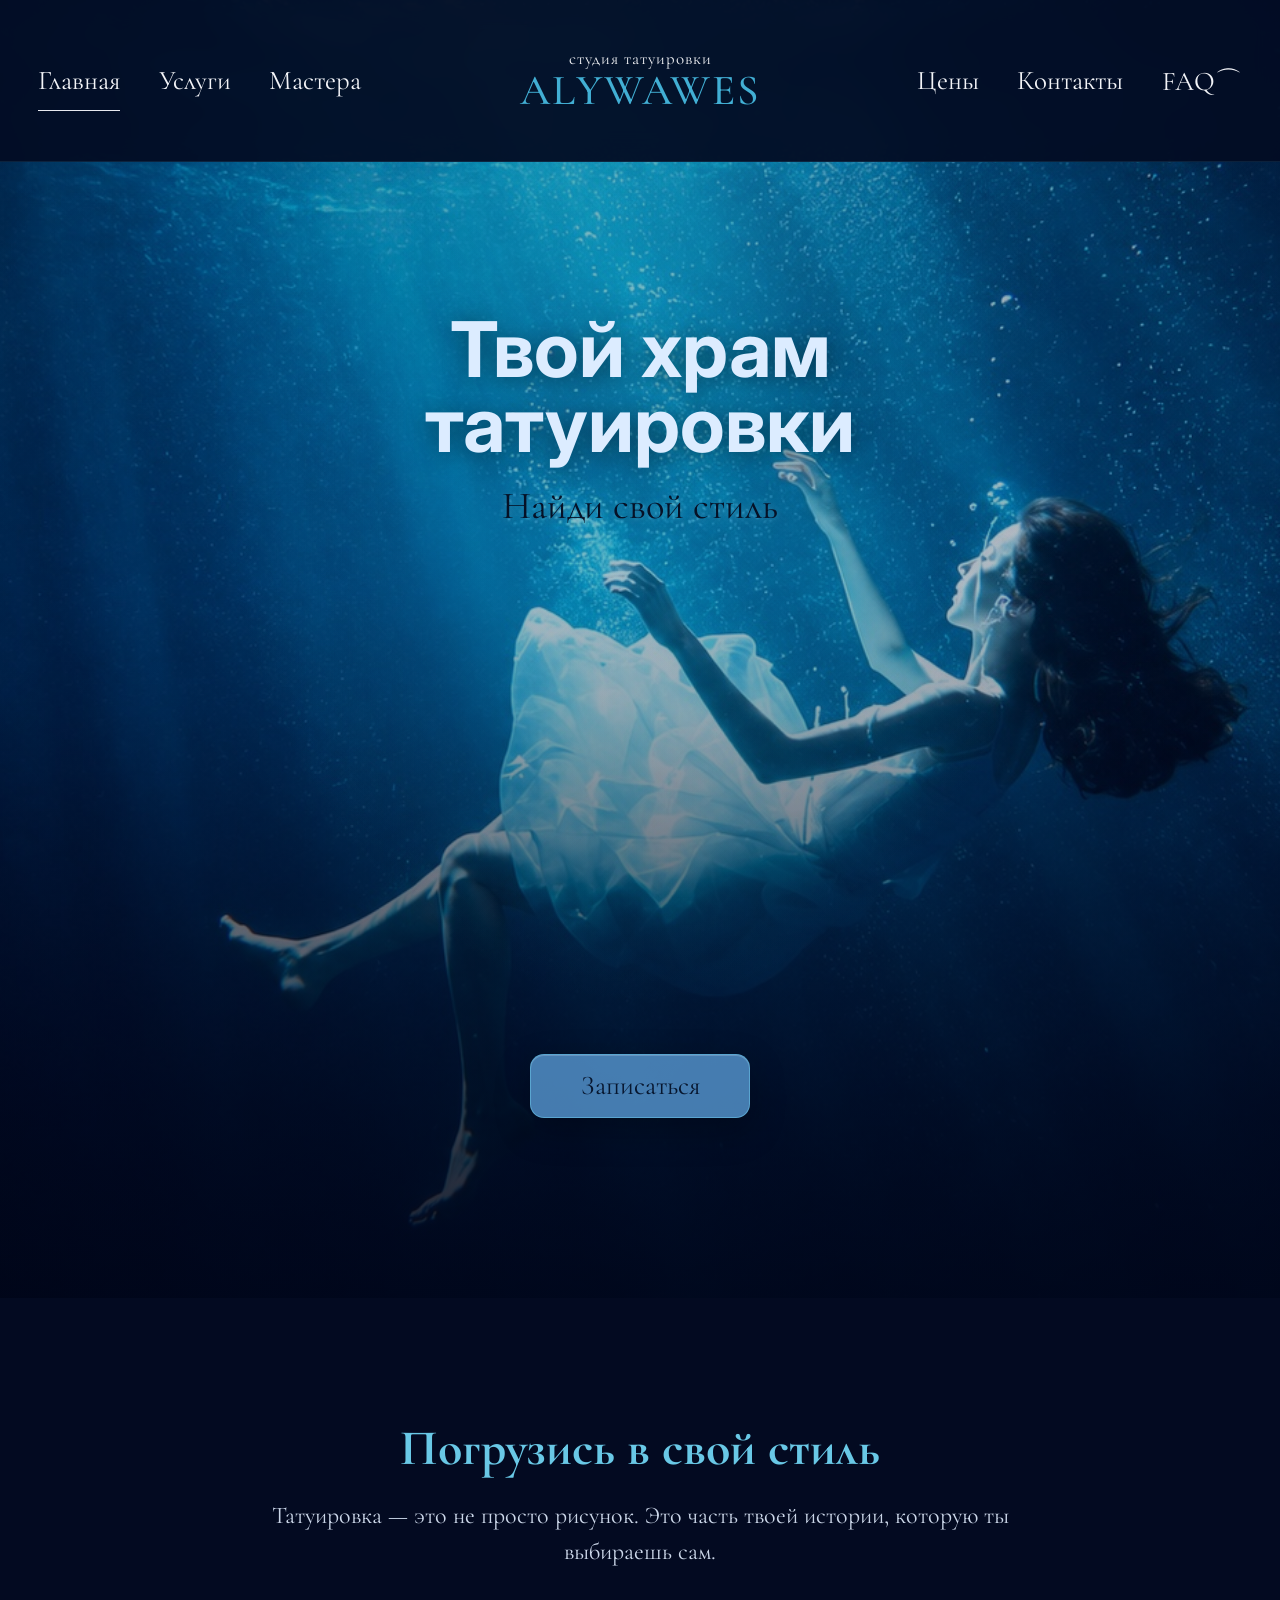
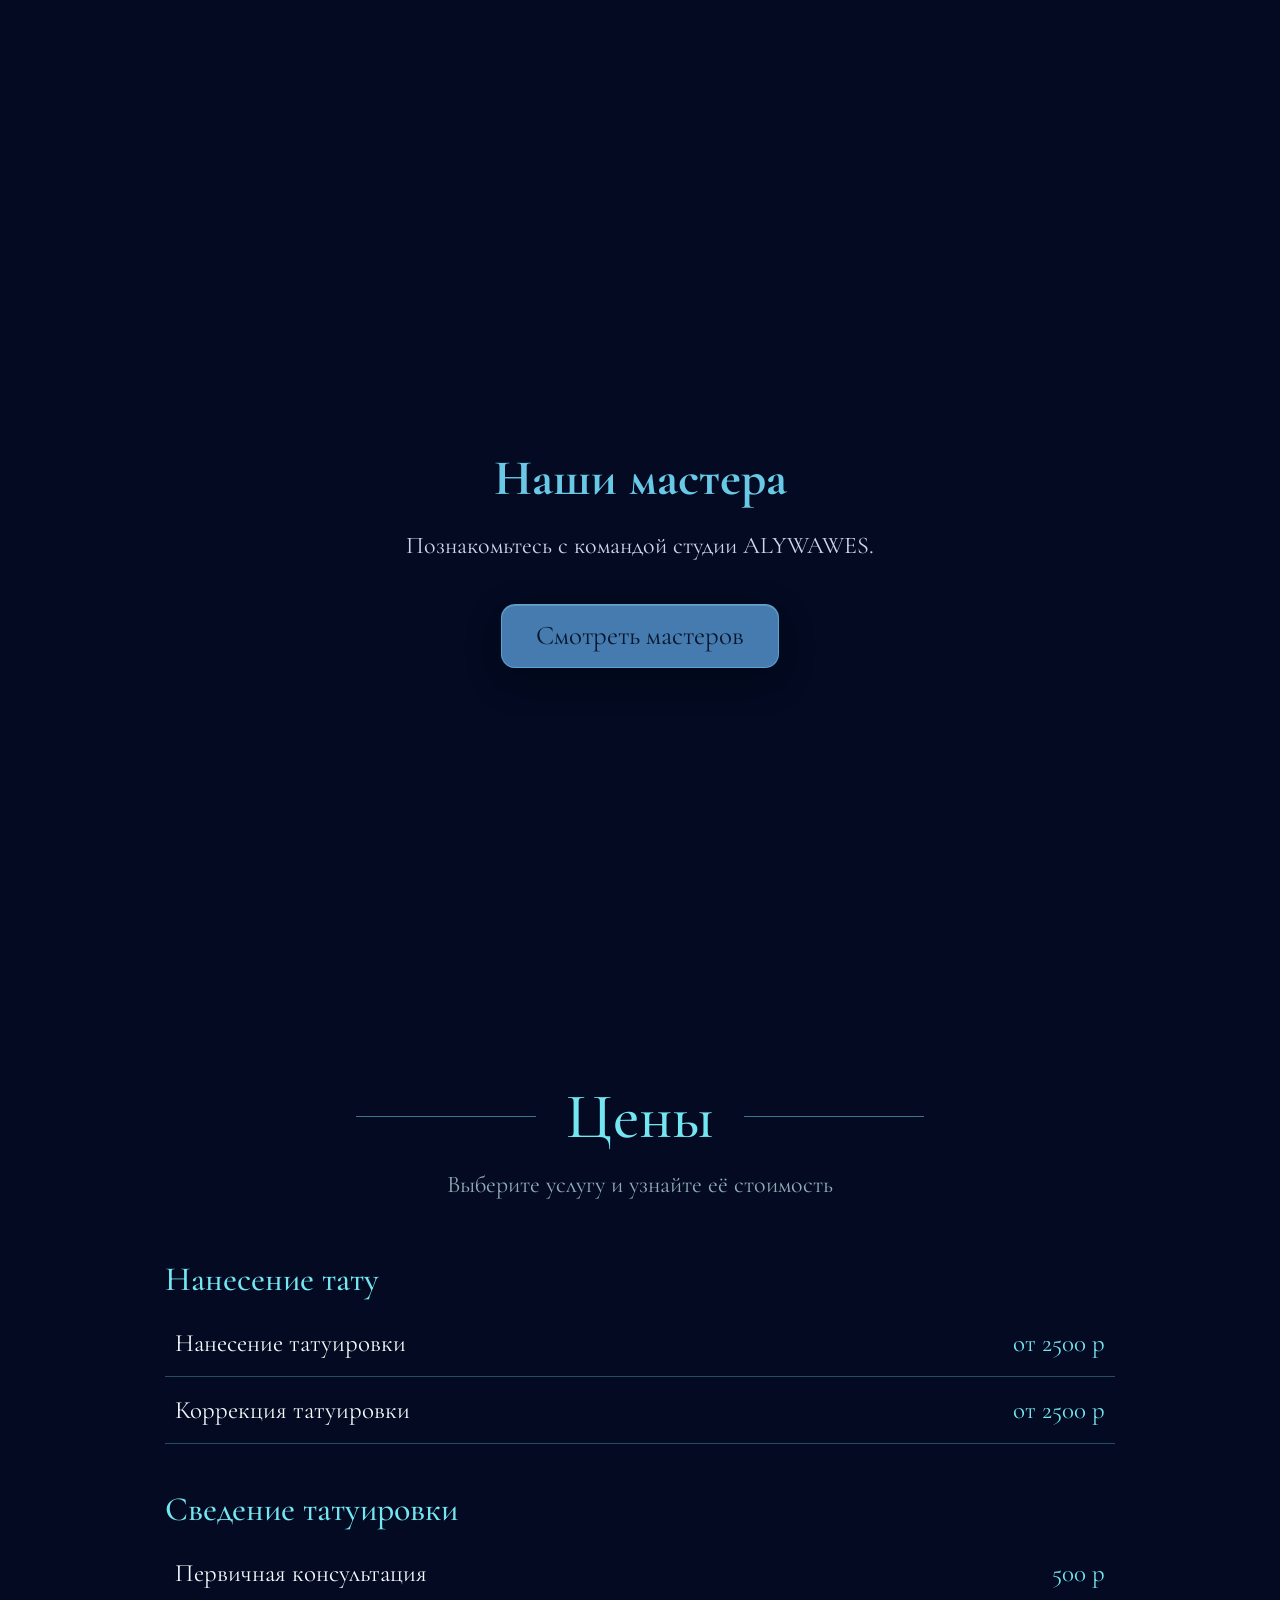
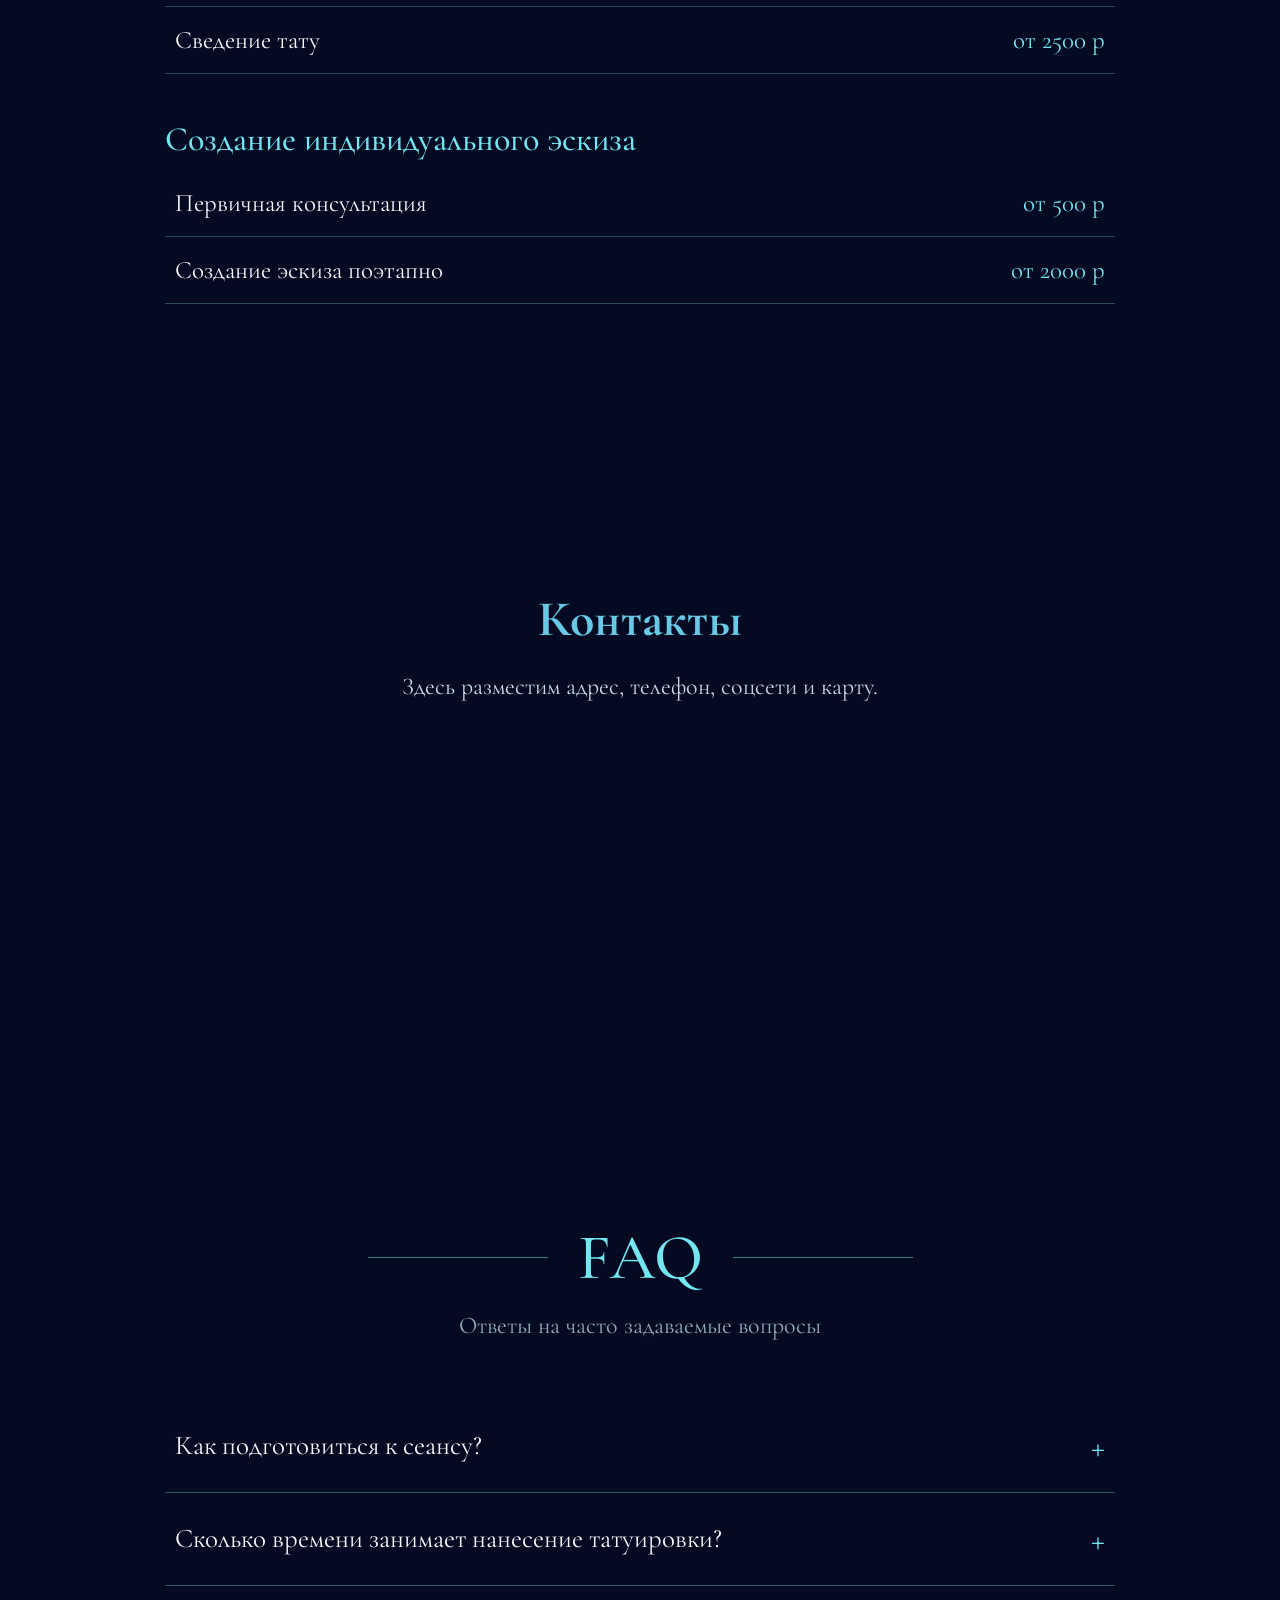
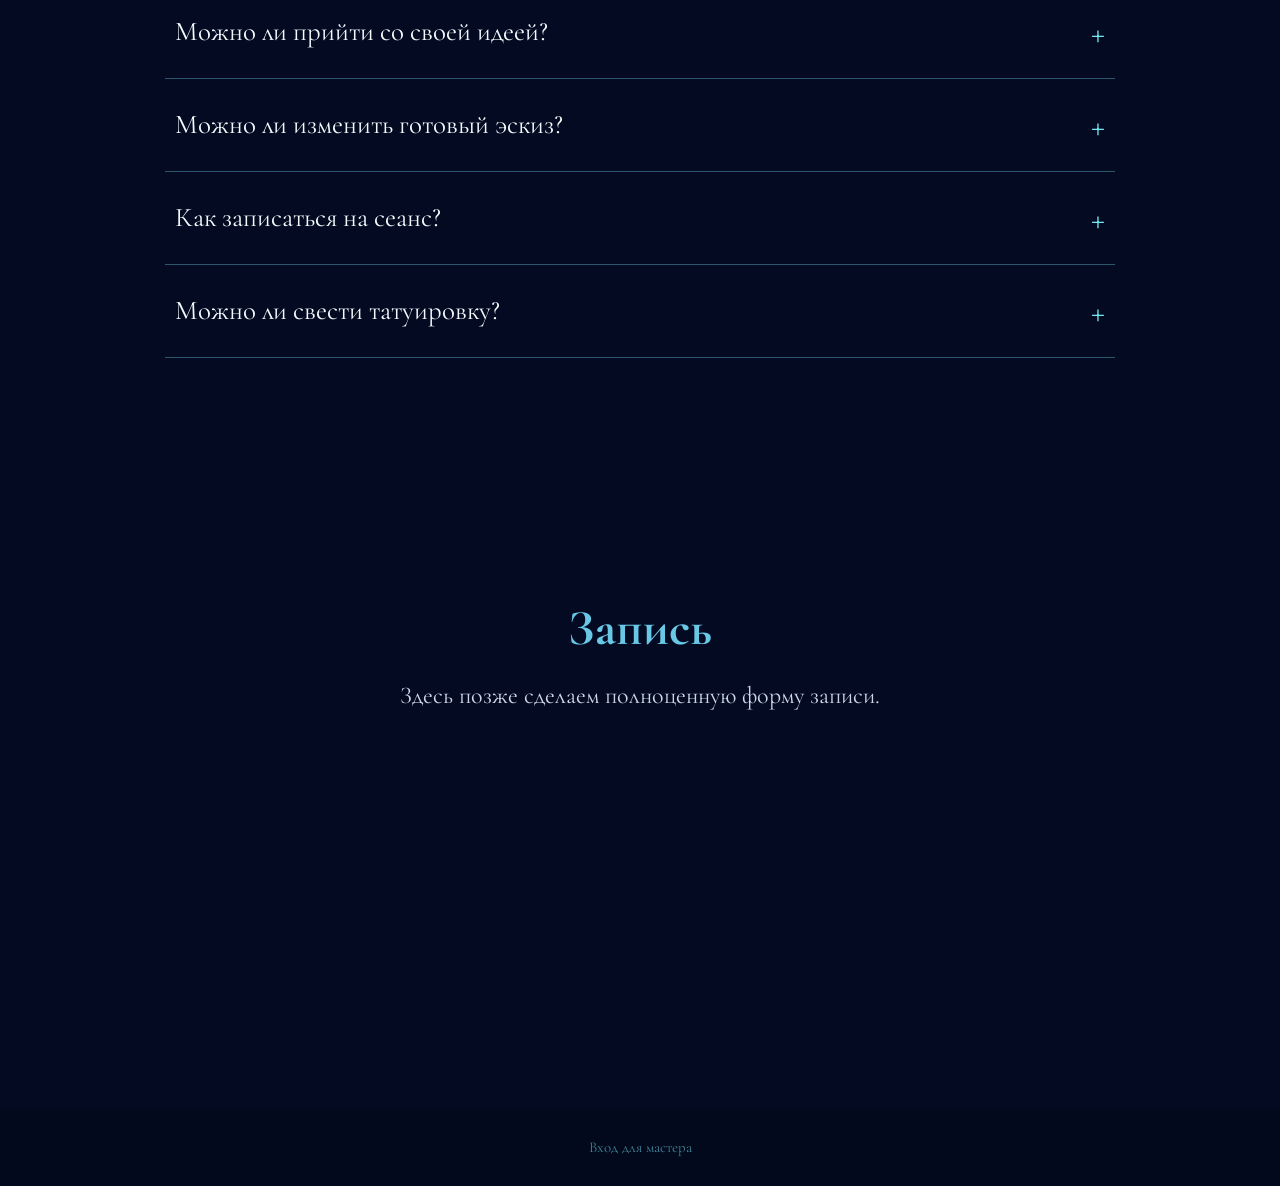
==== commit 5c664dcd: "Update index.html" ====
--- a/index.html
+++ b/index.html
@@ -345,7 +345,7 @@
       }
     }
 
-   script00px) {
+   script00px {
       .hero h1 {
         font-size: 43px;
       }
@@ -534,7 +534,19 @@
     color: #73e6f2;
     white-space: nowrap;
 }
-    
+  .master-link {
+    display: block;
+    text-align: center;
+    margin: 30px 0;
+    color: rgba(115, 230, 242, 0.55);
+    text-decoration: none;
+    font-size: 15px;
+    transition: 0.3s;
+}
+
+.master-link:hover {
+    color: #73e6f2;
+}  
 
   </style>
 </head>
@@ -834,7 +846,8 @@
     });
 
 </script>
-
+<a href="master-login.html" class="master-link">
+    Вход для мастера
+</a>
 </body>
 </html>
-
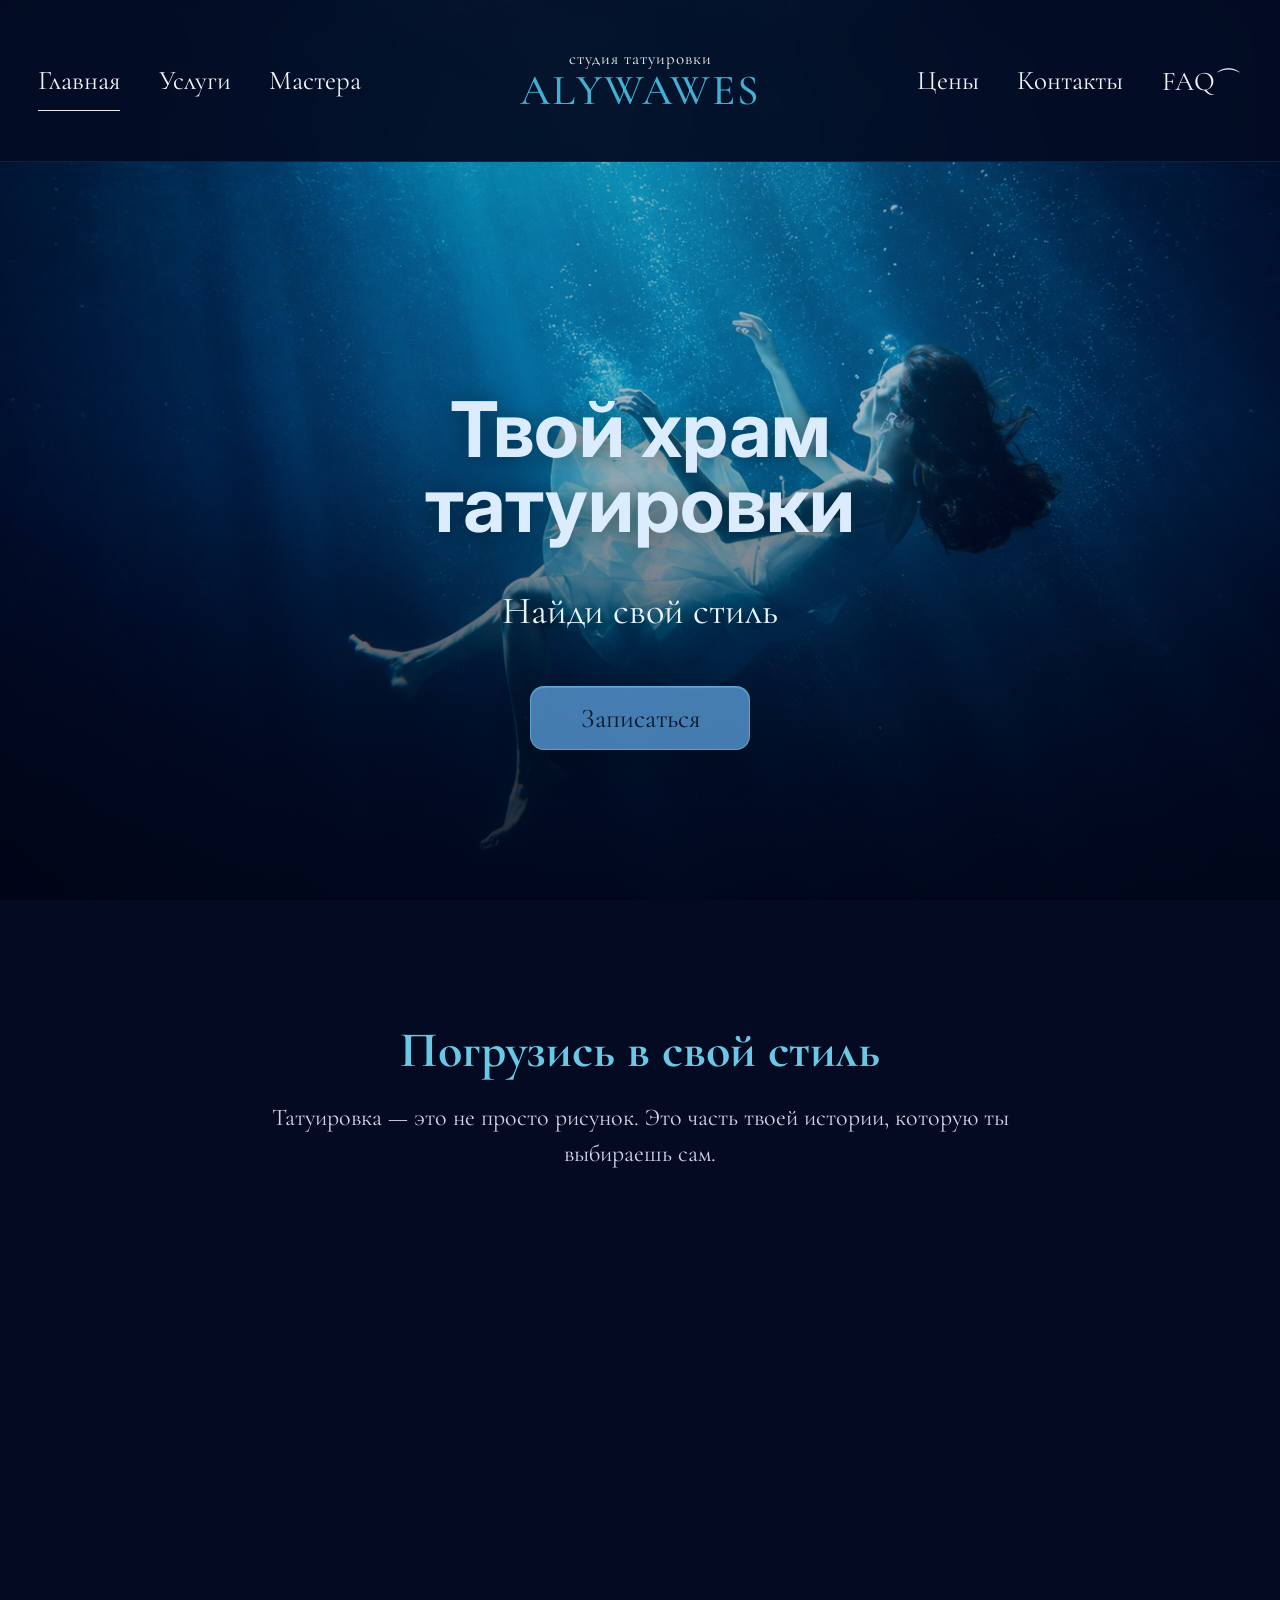
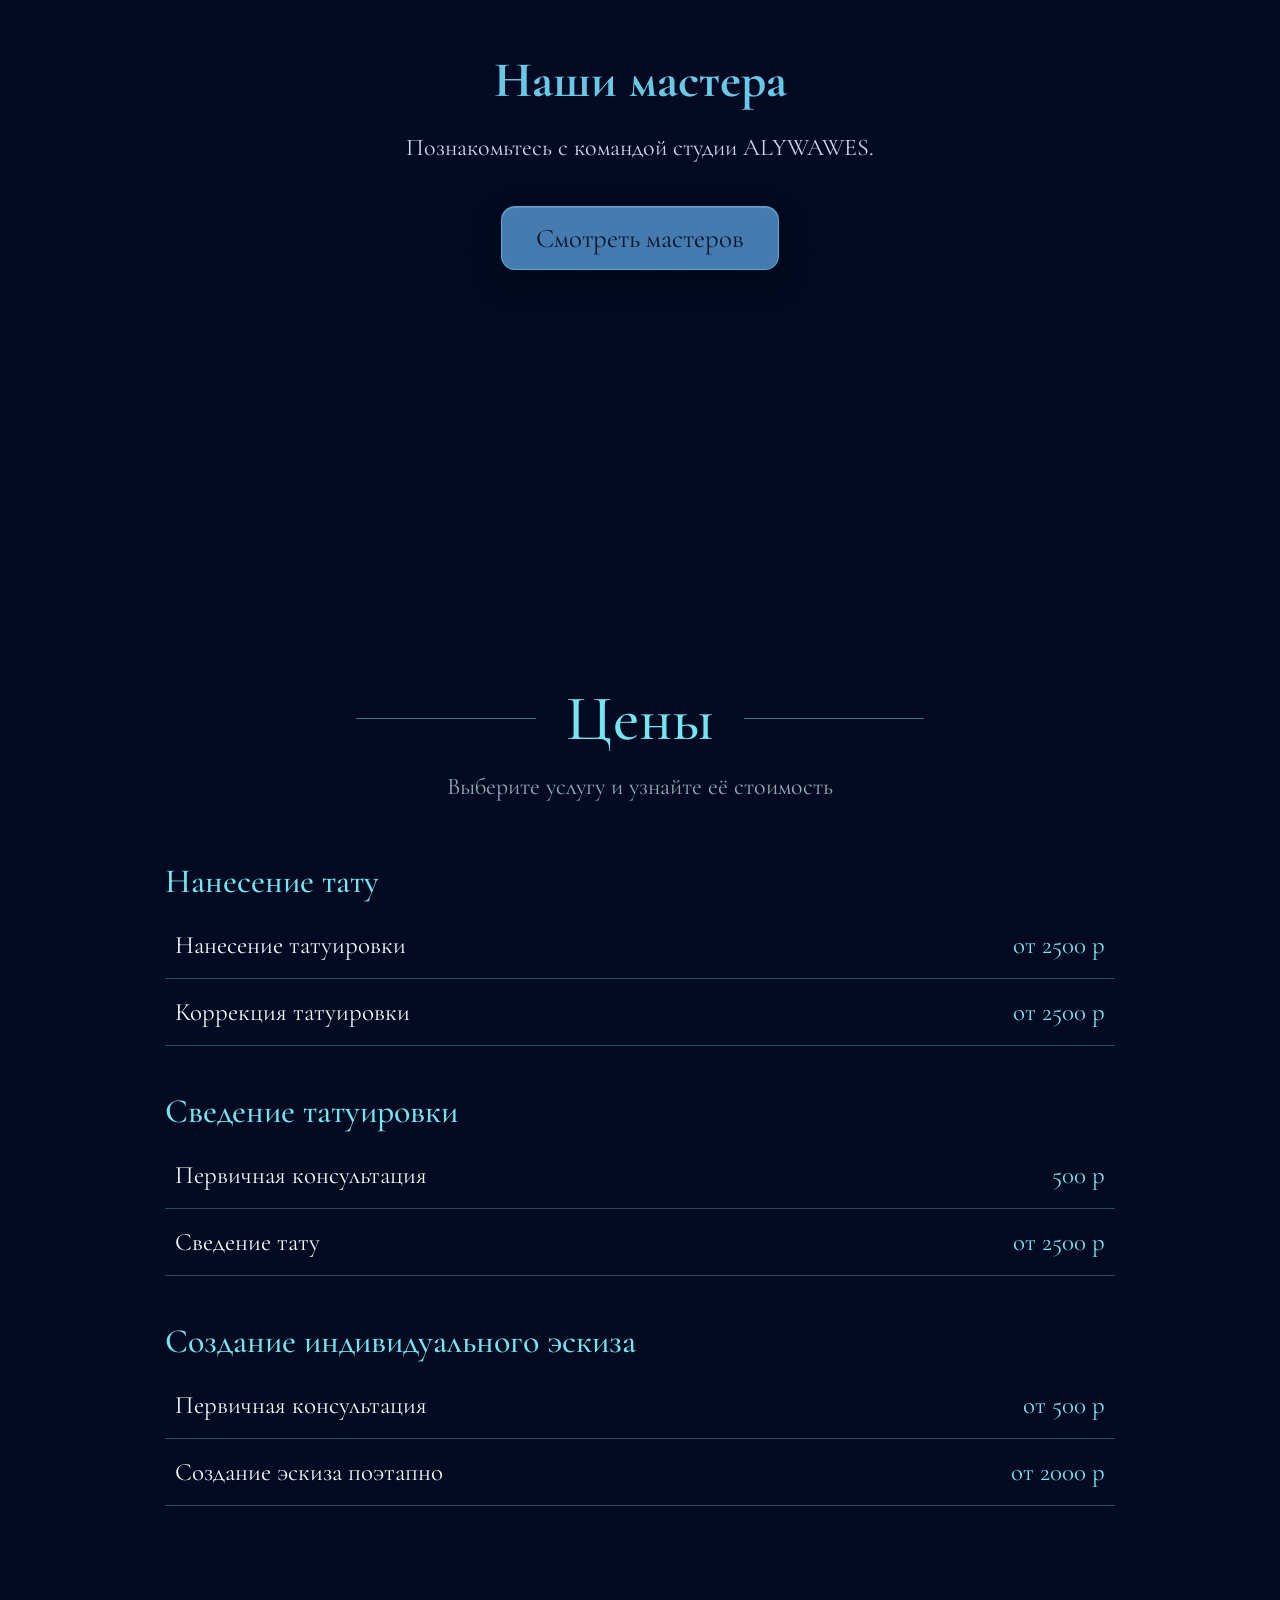
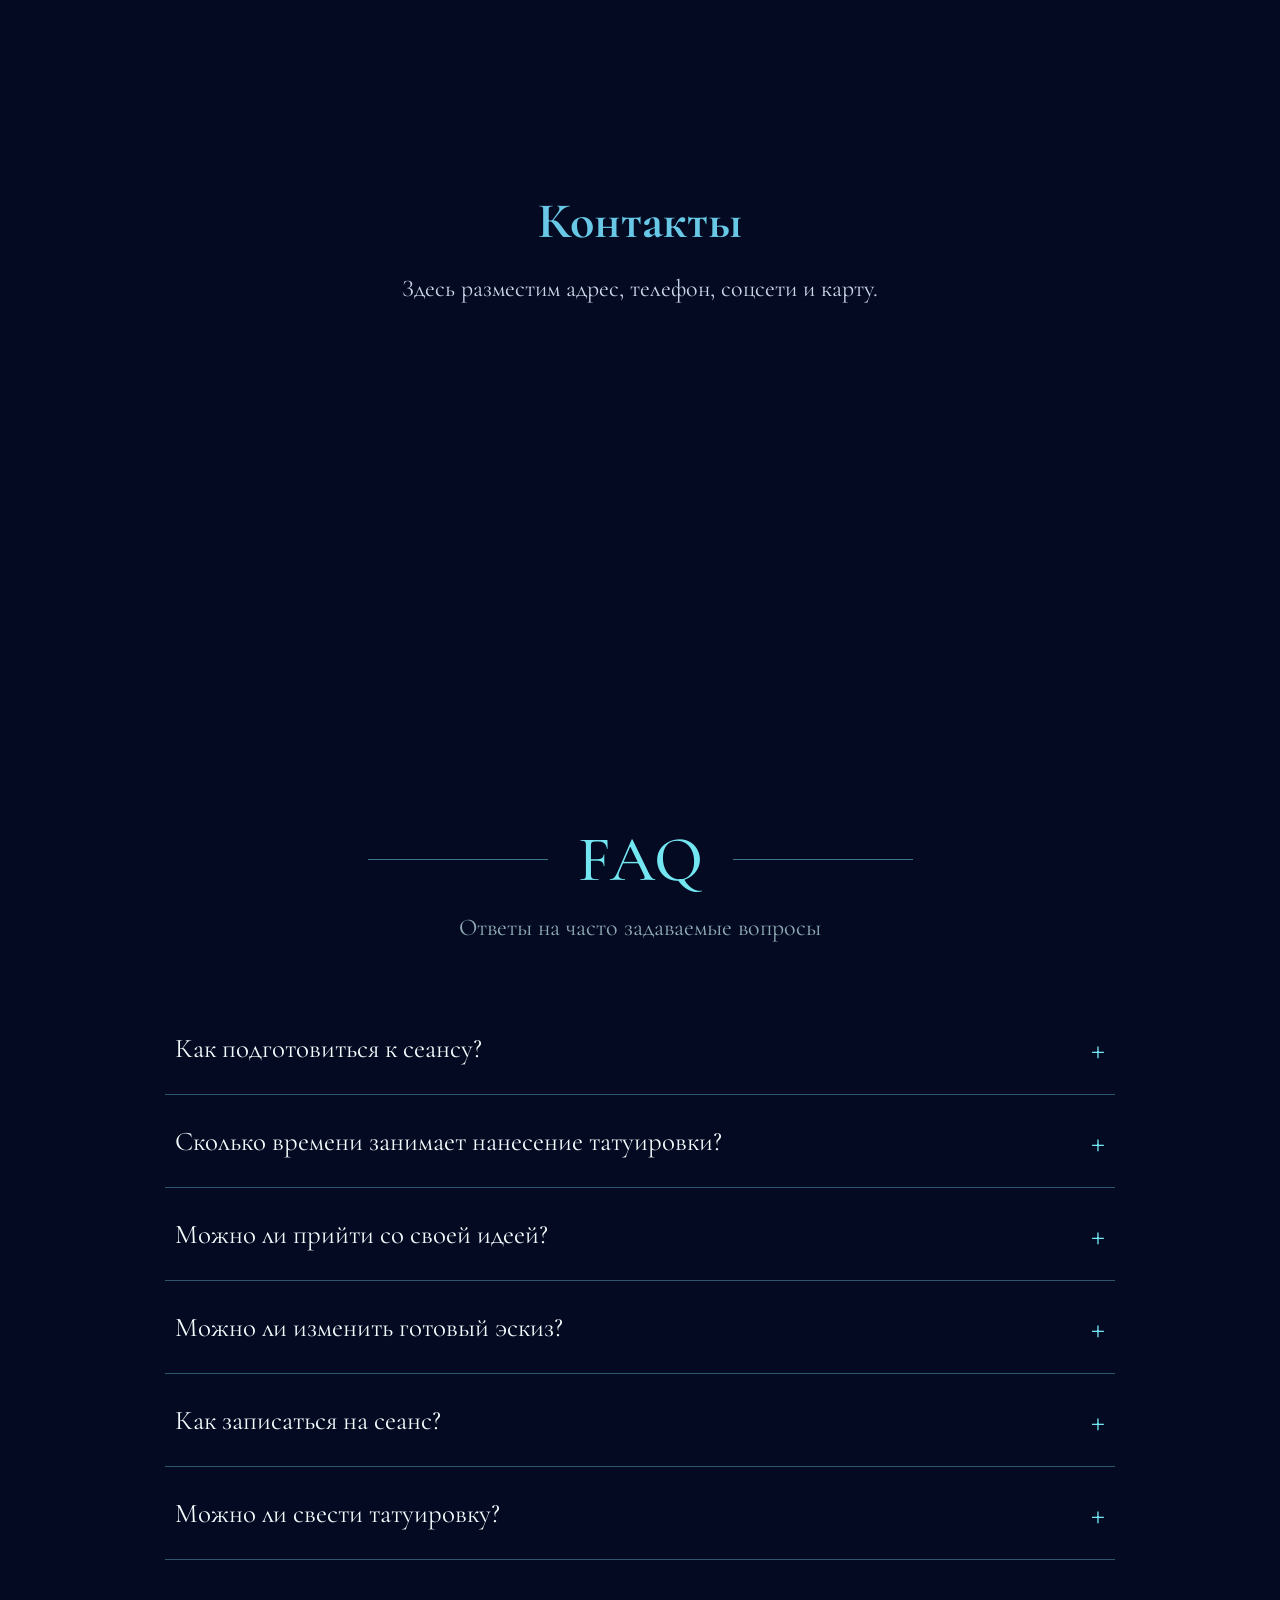
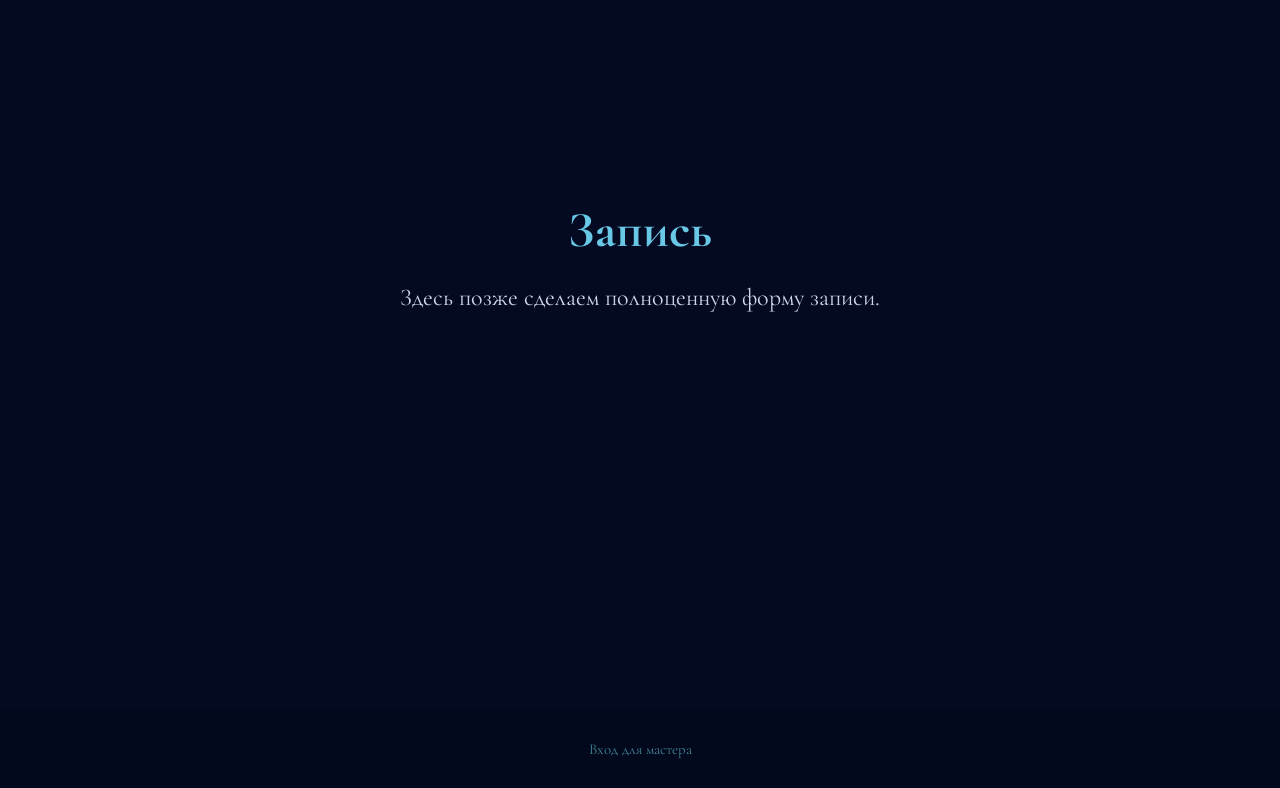
==== commit 7cb18c24: "Add local DB cleanup, mobile nav, and past appointment purge. Co-authored-by: Cursor <cursoragent@cu" ====
--- a/index.html
+++ b/index.html
@@ -9,6 +9,7 @@
   <link rel="preconnect" href="https://fonts.googleapis.com">
   <link rel="preconnect" href="https://fonts.gstatic.com" crossorigin>
   <link href="https://fonts.googleapis.com/css2?family=Cormorant+Garamond:wght@400;500;600;700&family=Inter:wght@400;500;600;700&display=swap" rel="stylesheet">
+  <link rel="stylesheet" href="mobile.css">
 
   <style>
     * {
@@ -186,14 +187,13 @@
   .hero-content {
   position: relative;
   z-index: 2;
-
   width: min(850px, 90%);
-
   text-align: center;
-
-  /* ОПУСКАЕМ ВЕСЬ БЛОК НИЖЕ */
-  margin-top: 150px;
-
+  margin-top: 80px;
+  display: flex;
+  flex-direction: column;
+  align-items: center;
+  gap: 28px;
   animation: heroAppear 1.2s ease both;
 }
 
@@ -202,11 +202,11 @@
 }
 
 .hero-content p {
-    margin-top: 20px;
+    margin-top: 0;
 }
 
 .booking-btn {
-    margin-top: 350px;
+    margin-top: 24px;
 }
 
     @keyframes heroAppear {
@@ -238,13 +238,13 @@
 
 .hero-subtitle {
   font-size: clamp(28px, 3vw, 42px);
-  color: #061126;
-  text-shadow: 0 1px 8px rgba(255,255,255,.25);
-  margin-bottom: 355px;
-}   
+  color: #e8f4ff;
+  text-shadow: 0 2px 14px rgba(0, 10, 30, .55);
+  margin-bottom: 0;
+}
  .booking-btn {
   position: relative;
-  top: -180px;
+  top: 0;
 
   display: inline-flex;
   align-items: center;
@@ -271,12 +271,12 @@
     inset 0 1px 0 rgba(255,255,255,.18);
 
   transition:
-    top .3s ease,
+    transform .3s ease,
     background .3s ease,
     box-shadow .3s ease;
 }
 .booking-btn:hover {
-  top: -185px;
+  transform: translateY(-4px);
 
   background: #72c7ed;
 
@@ -311,12 +311,13 @@
 
     @media (max-width: 900px) {
       .header {
-        height: 90px;
+        height: 78px;
       }
 
       .nav {
         display: flex;
-        justify-content: space-between;
+        justify-content: center;
+        align-items: center;
       }
 
       .nav-left,
@@ -325,7 +326,7 @@
       }
 
       .logo-main {
-        font-size: 32px;
+        font-size: 30px;
       }
 
       .logo-small {
@@ -333,32 +334,64 @@
       }
 
       .hero {
-        padding-top: 90px;
+        padding-top: 78px;
+        min-height: 100svh;
       }
 
       .hero-content {
-        margin-top: -20px;
+        margin-top: 24px;
+        gap: 18px;
       }
 
       .hero-subtitle {
-        margin-bottom: 300px;
-      }
-    }
-
-   script00px {
+        margin-bottom: 0;
+        font-size: clamp(22px, 6vw, 30px);
+      }
+
+      .booking-btn {
+        min-width: min(220px, 100%);
+        height: 56px;
+        font-size: 23px;
+        margin-top: 12px;
+      }
+
+      .about,
+      .faq,
+      .prices {
+        padding-top: 72px;
+        padding-bottom: 72px;
+      }
+
+      .price-row {
+        gap: 16px;
+        font-size: 20px;
+      }
+    }
+
+    @media (max-width: 500px) {
       .hero h1 {
-        font-size: 43px;
+        font-size: clamp(36px, 11vw, 43px);
       }
 
       .hero-subtitle {
-        font-size: 27px;
-        margin-bottom: 260px;
+        font-size: 24px;
       }
 
       .booking-btn {
-        min-width: 180px;
-        height: 55px;
-        font-size: 23px;
+        width: 100%;
+        min-width: 0;
+        height: 54px;
+        font-size: 22px;
+      }
+
+      .faq-question {
+        font-size: 22px;
+        padding: 18px 4px;
+      }
+
+      .faq-answer p {
+        padding-right: 8px;
+        font-size: 18px;
       }
     }
   /* ================= FAQ ================= */
@@ -846,6 +879,7 @@
     });
 
 </script>
+<script src="nav-mobile.js"></script>
 <a href="master-login.html" class="master-link">
     Вход для мастера
 </a>
--- a/mobile.css
+++ b/mobile.css
@@ -0,0 +1,161 @@
+/* Общая мобильная оболочка ALYWAWES */
+
+html {
+  -webkit-text-size-adjust: 100%;
+}
+
+body {
+  overflow-x: hidden;
+}
+
+.nav-toggle {
+  display: none;
+  position: absolute;
+  right: 16px;
+  top: 50%;
+  transform: translateY(-50%);
+  width: 44px;
+  height: 44px;
+  border: 1px solid rgba(115, 215, 248, 0.35);
+  border-radius: 12px;
+  background: rgba(8, 28, 58, 0.85);
+  color: #9fdff5;
+  cursor: pointer;
+  z-index: 120;
+  align-items: center;
+  justify-content: center;
+  flex-direction: column;
+  gap: 5px;
+  padding: 0;
+}
+
+.nav-toggle span {
+  display: block;
+  width: 18px;
+  height: 2px;
+  background: currentColor;
+  border-radius: 2px;
+  transition: transform 0.25s ease, opacity 0.25s ease;
+}
+
+.header.nav-open .nav-toggle span:nth-child(1) {
+  transform: translateY(7px) rotate(45deg);
+}
+
+.header.nav-open .nav-toggle span:nth-child(2) {
+  opacity: 0;
+}
+
+.header.nav-open .nav-toggle span:nth-child(3) {
+  transform: translateY(-7px) rotate(-45deg);
+}
+
+.mobile-drawer {
+  display: none;
+}
+
+@media (max-width: 900px) {
+  .header {
+    position: relative;
+  }
+
+  .header .nav {
+    position: relative;
+    width: min(1250px, 94%);
+    display: flex;
+    justify-content: center;
+    align-items: center;
+  }
+
+  .header .nav-left,
+  .header .nav-right {
+    display: none !important;
+  }
+
+  .nav-toggle {
+    display: inline-flex;
+  }
+
+  .mobile-drawer {
+    display: none;
+    position: absolute;
+    left: 0;
+    right: 0;
+    top: 100%;
+    z-index: 110;
+    padding: 18px 20px 24px;
+    background: rgba(2, 10, 28, 0.98);
+    border-bottom: 1px solid rgba(86, 176, 220, 0.18);
+    box-shadow: 0 18px 40px rgba(0, 0, 0, 0.35);
+    flex-direction: column;
+    gap: 4px;
+  }
+
+  .header.nav-open .mobile-drawer {
+    display: flex;
+  }
+
+  .mobile-drawer a {
+    display: block;
+    padding: 14px 8px;
+    color: #f3f4f8;
+    text-decoration: none;
+    font-family: "Cormorant Garamond", serif;
+    font-size: 24px;
+    border-bottom: 1px solid rgba(115, 230, 242, 0.12);
+  }
+
+  .mobile-drawer a:last-child {
+    border-bottom: 0;
+  }
+
+  .mobile-drawer a:hover,
+  .mobile-drawer a.active {
+    color: #51c5e9;
+  }
+
+  body.nav-lock {
+    overflow: hidden;
+  }
+
+  .price-row,
+  .faq-question,
+  .faq-answer p {
+    font-size: 20px !important;
+  }
+
+  .faq-title h2,
+  .prices-title h2,
+  .about h2 {
+    font-size: clamp(34px, 9vw, 48px) !important;
+  }
+
+  .faq-title span,
+  .prices-title span {
+    width: 48px !important;
+  }
+
+  .faq,
+  .prices,
+  .about {
+    padding-left: 6% !important;
+    padding-right: 6% !important;
+  }
+}
+
+@media (max-width: 500px) {
+  .booking-btn,
+  .btn-book,
+  .btn-action,
+  .submit-btn {
+    width: 100%;
+    max-width: 100%;
+  }
+
+  input,
+  select,
+  textarea,
+  button {
+    font-size: 16px !important;
+  }
+}
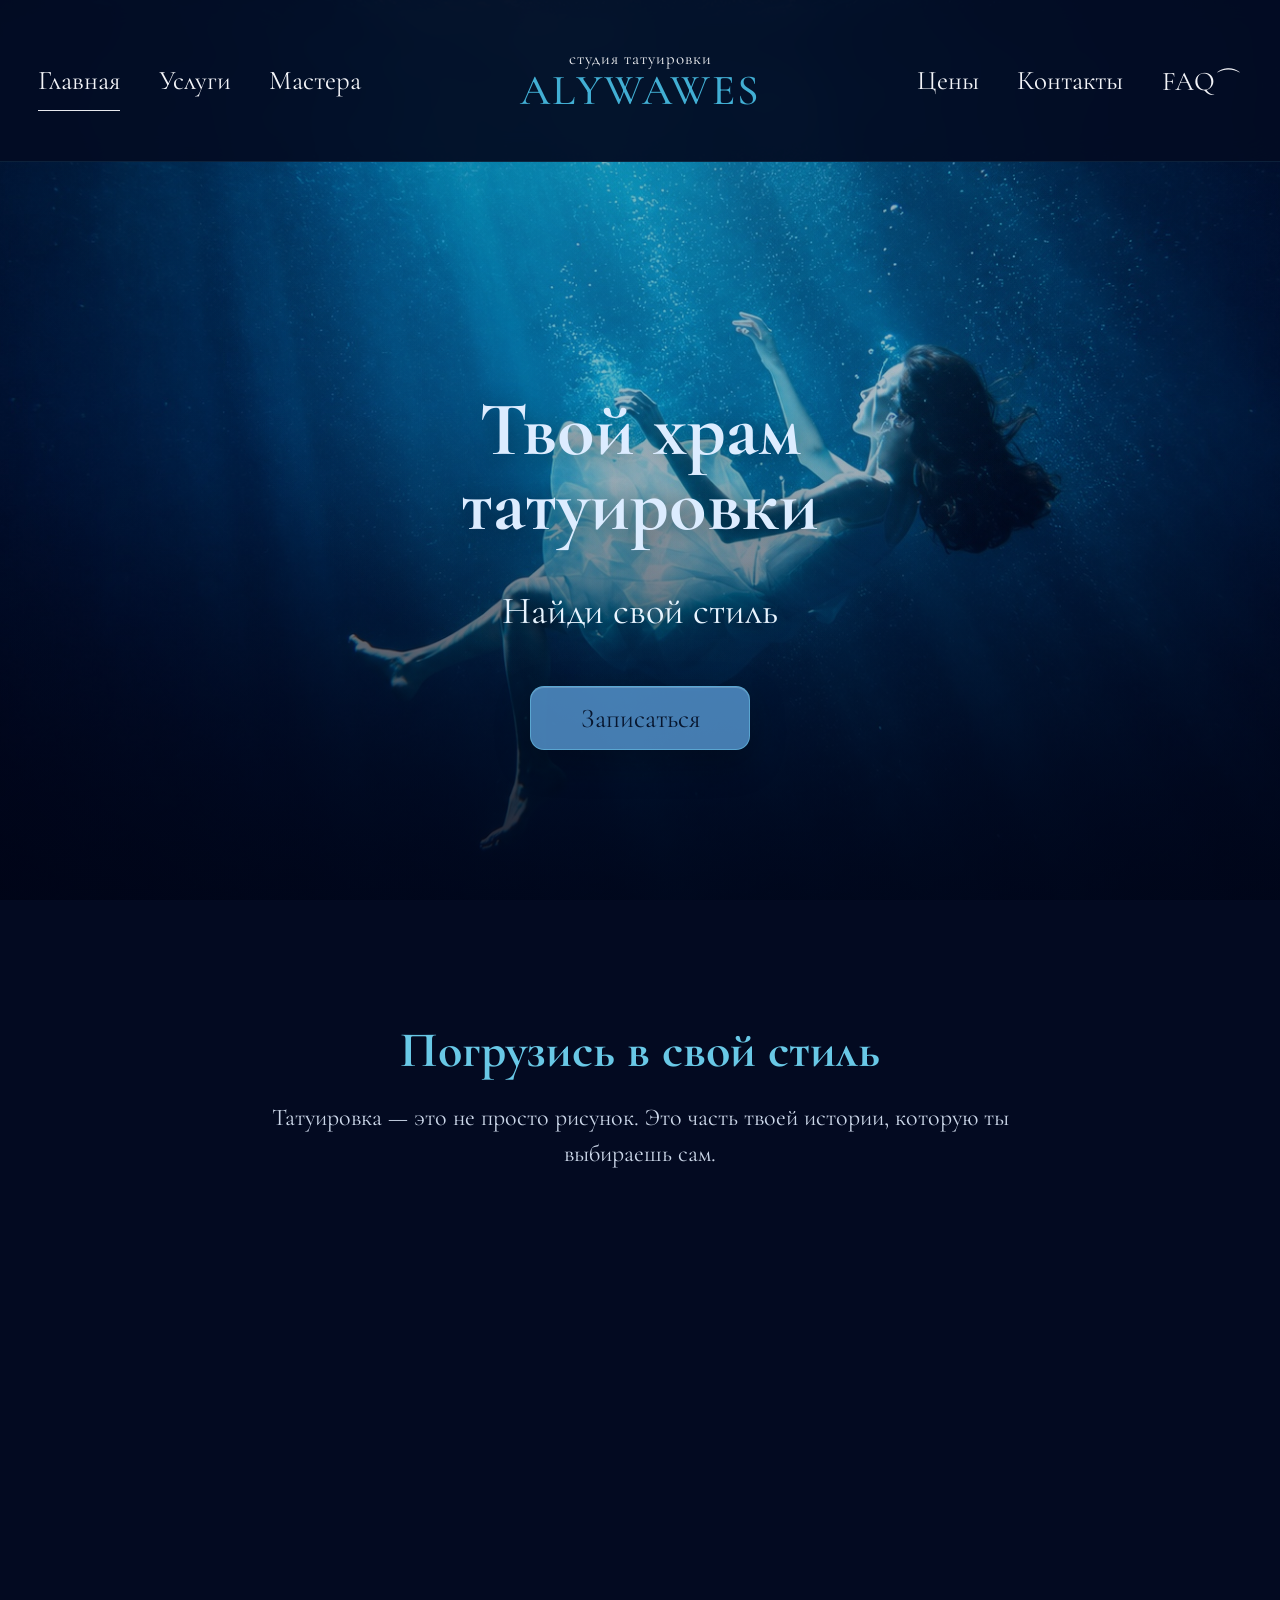
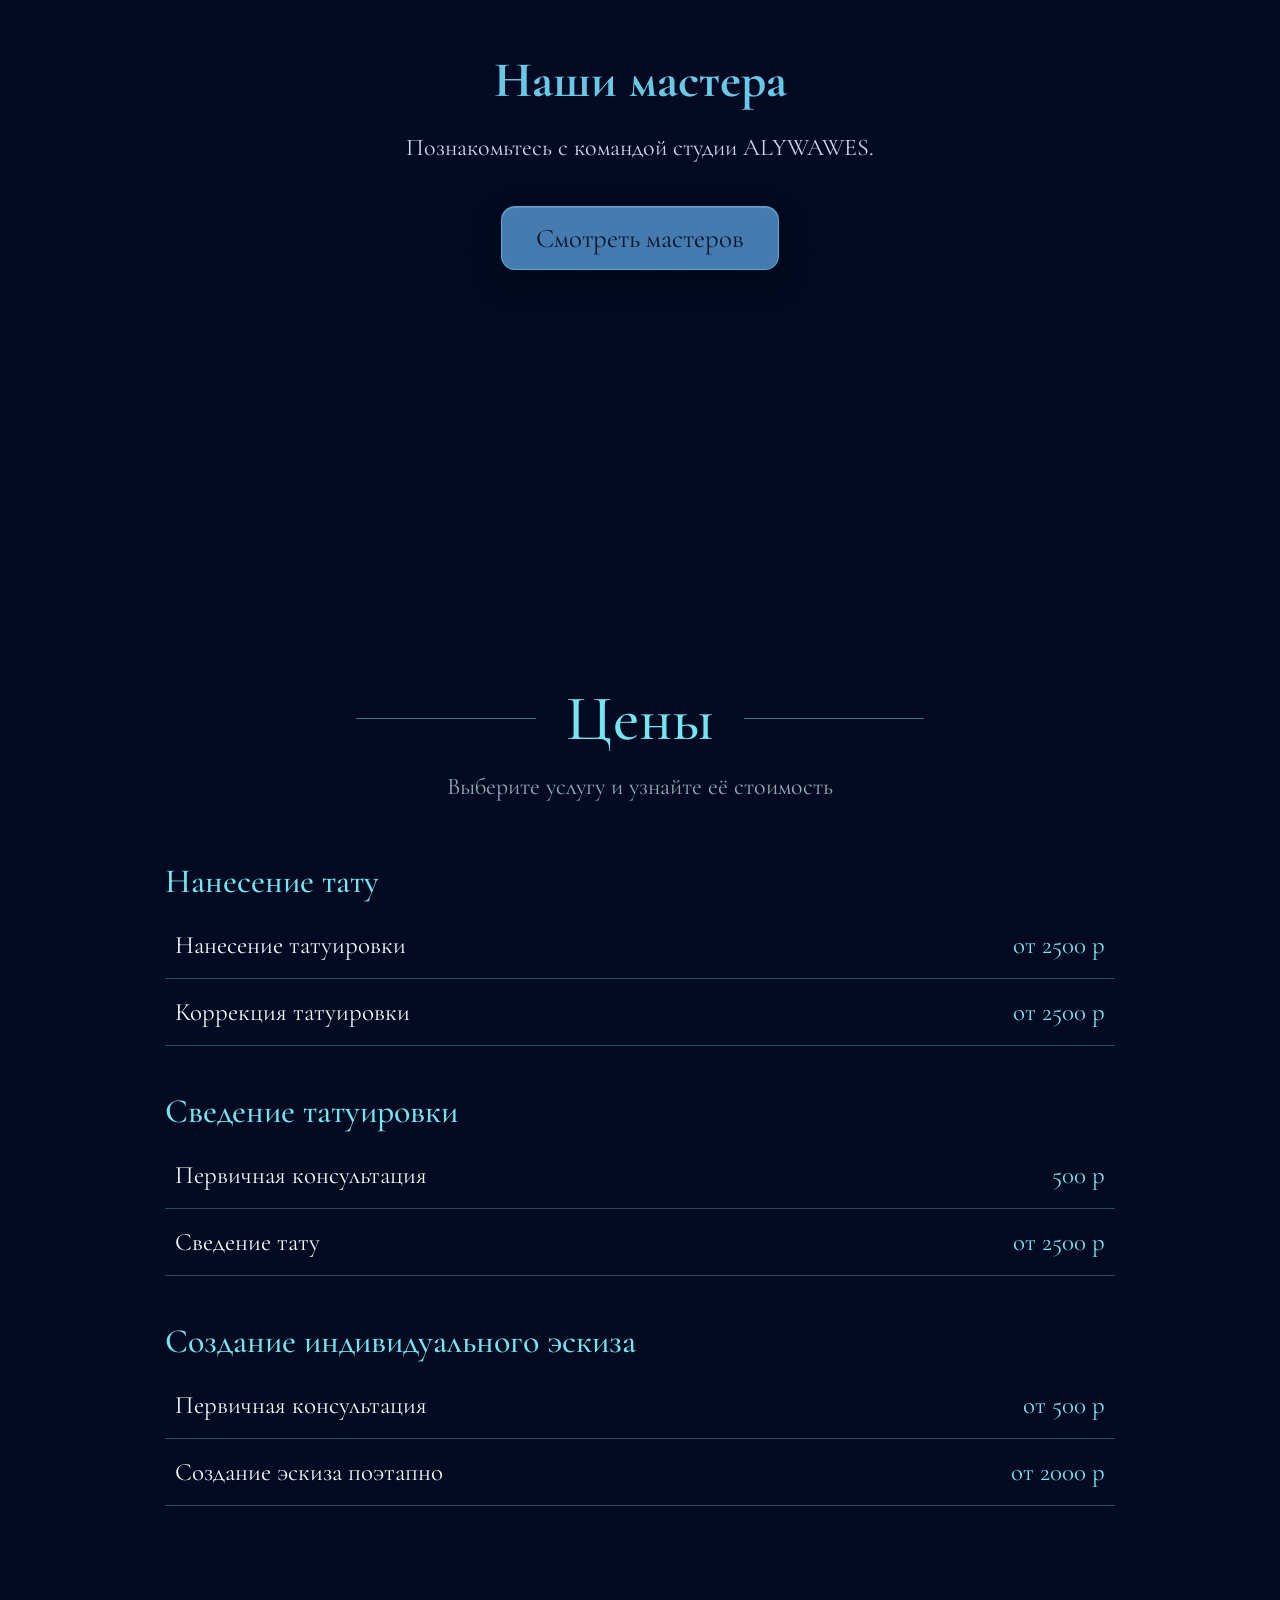
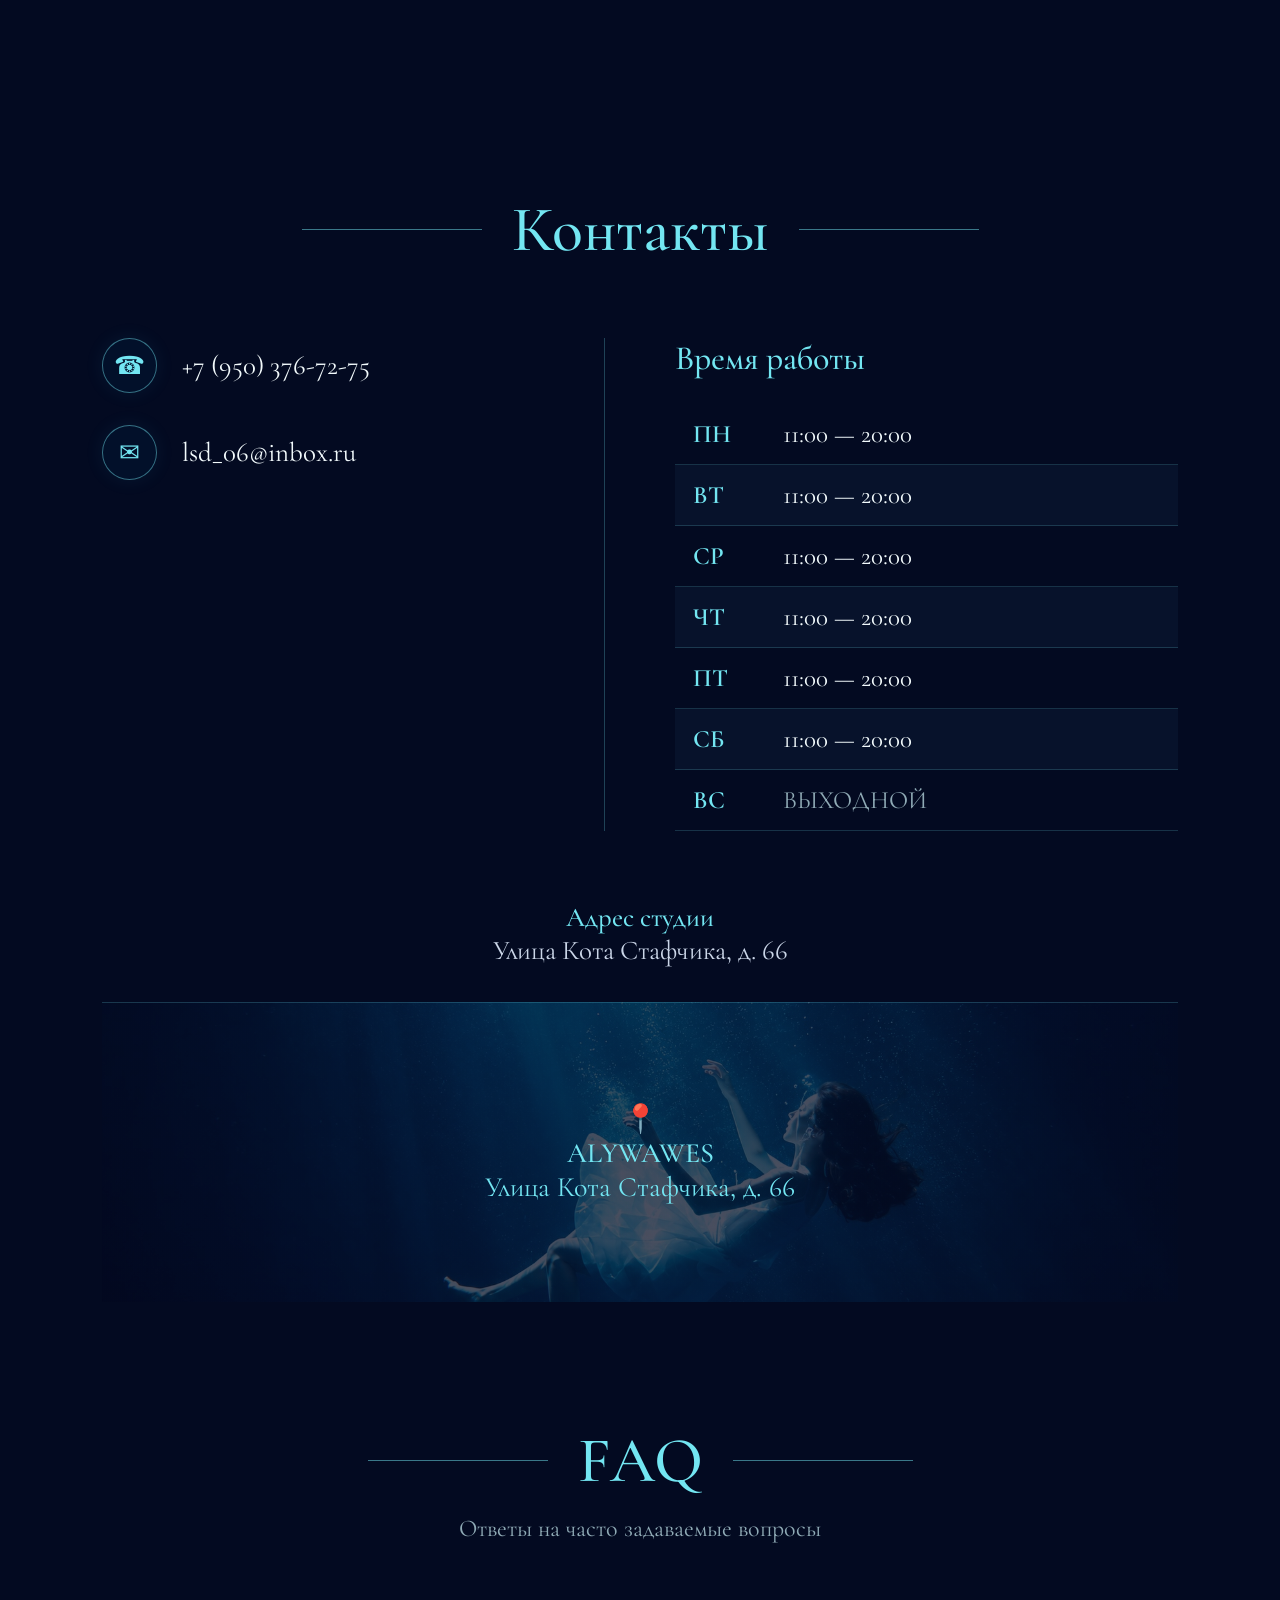
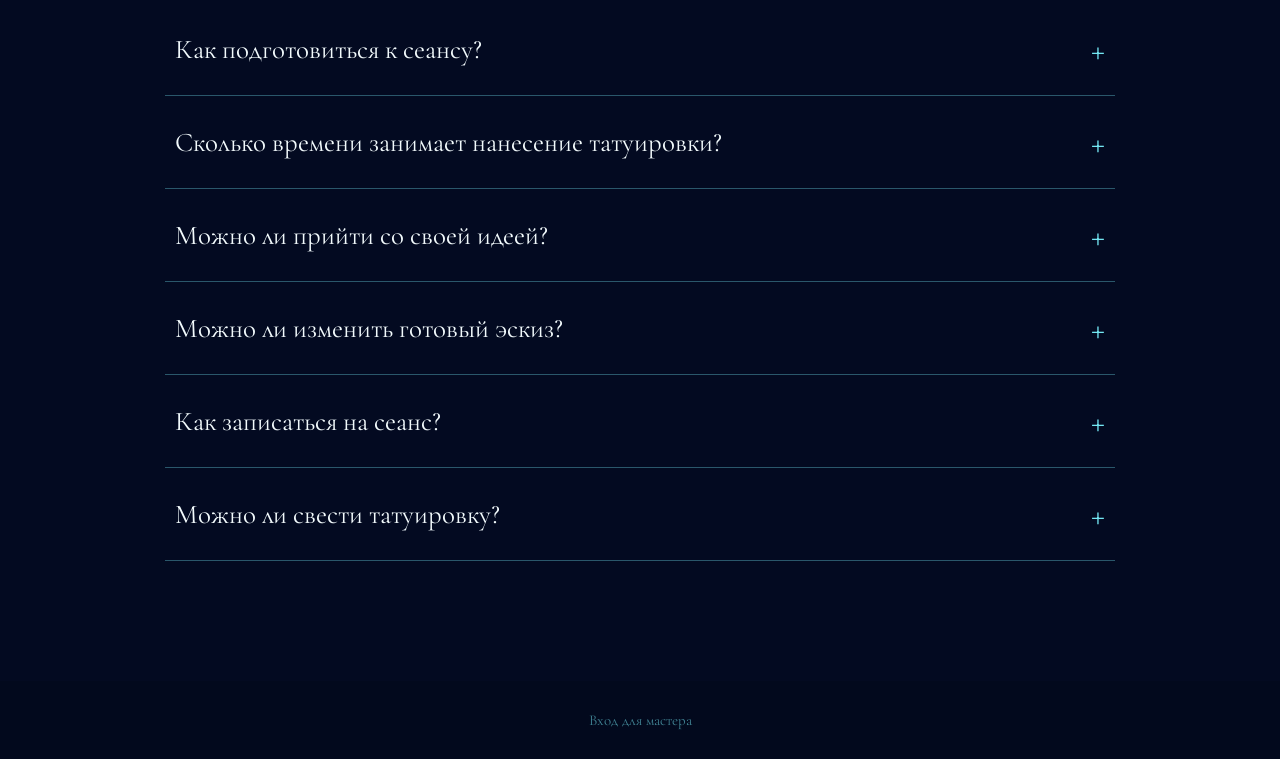
==== commit 0f7bf139: "Update index.html" ====
--- a/index.html
+++ b/index.html
@@ -3,15 +3,21 @@
 <head>
   <meta charset="UTF-8">
   <meta name="viewport" content="width=device-width, initial-scale=1.0">
+
   <title>ALYWAWES — Студия татуировки</title>
 
-  <!-- Шрифт можно заменить на любой из Google Fonts -->
   <link rel="preconnect" href="https://fonts.googleapis.com">
   <link rel="preconnect" href="https://fonts.gstatic.com" crossorigin>
-  <link href="https://fonts.googleapis.com/css2?family=Cormorant+Garamond:wght@400;500;600;700&family=Inter:wght@400;500;600;700&display=swap" rel="stylesheet">
+
+  <link
+    href="https://fonts.googleapis.com/css2?family=Cormorant+Garamond:wght@400;500;600;700&family=Inter:wght@400;500;600;700&display=swap"
+    rel="stylesheet"
+  >
+
   <link rel="stylesheet" href="mobile.css">
 
   <style>
+
     * {
       box-sizing: border-box;
       margin: 0;
@@ -29,6 +35,7 @@
       font-family: "Cormorant Garamond", serif;
       overflow-x: hidden;
     }
+
 
     /* ================= HEADER ================= */
 
@@ -39,93 +46,136 @@
       width: 100%;
       height: 162px;
       z-index: 100;
+
       display: flex;
       align-items: center;
       justify-content: center;
+
       background: rgba(3, 12, 36, 0.94);
+
       border-bottom: 1px solid rgba(86, 176, 220, 0.12);
+
       backdrop-filter: blur(12px);
     }
+
 
     .nav {
       width: min(1250px, 94%);
+
       display: grid;
       grid-template-columns: 1fr auto 1fr;
+
       align-items: center;
+
       gap: 40px;
     }
+
 
     .nav-left,
     .nav-right {
       display: flex;
       align-items: center;
+
       gap: clamp(25px, 3vw, 58px);
     }
+
 
     .nav-right {
       justify-content: flex-end;
     }
 
+
     .nav a {
       position: relative;
+
       color: #f3f4f8;
+
       text-decoration: none;
+
       font-size: 27px;
+
       white-space: nowrap;
+
       transition: color .3s ease;
     }
+
 
     .nav a:hover {
       color: #51c5e9;
     }
 
+
     .nav a.active::after {
       content: "";
+
       position: absolute;
+
       left: 0;
       right: 0;
+
       bottom: -14px;
+
       height: 1px;
+
       background: #e7e9ef;
     }
+
 
     .logo {
       text-align: center;
+
       line-height: 1;
+
       white-space: nowrap;
-    }
+
+      text-decoration: none;
+    }
+
 
     .logo-small {
       display: block;
+
       margin-bottom: 2px;
+
       color: #f1f2f5;
+
       font-size: 17px;
+
       letter-spacing: 1px;
     }
+
 
     .logo-main {
       display: block;
+
       color: #42afd4;
+
       font-size: 43px;
+
       letter-spacing: 2px;
+
       font-weight: 500;
     }
+
+
 
     /* ================= HERO ================= */
 
     .hero {
       position: relative;
+
       min-height: 100vh;
+
       padding-top: 162px;
+
       display: flex;
+
       align-items: center;
+
       justify-content: center;
+
       overflow: hidden;
 
-      /*
-        Положи фотографию глубины океана рядом с index.html
-        и назови её ocean.jpg
-      */
       background:
         linear-gradient(
           to bottom,
@@ -133,755 +183,2047 @@
           rgba(0, 20, 55, .18) 45%,
           rgba(1, 6, 24, .65)
         ),
+
         url("ocean.jpg") center center / cover no-repeat,
-        radial-gradient(circle at 50% 20%, #087a9e 0%, #032d62 42%, #010822 85%);
-    }
+
+        radial-gradient(
+          circle at 50% 20%,
+          #087a9e 0%,
+          #032d62 42%,
+          #010822 85%
+        );
+    }
+
 
     /* Затемнение фотографии */
+
     .hero::before {
       content: "";
+
       position: absolute;
+
       inset: 0;
+
       background:
         radial-gradient(
           ellipse at 50% 30%,
           rgba(35, 205, 236, .18),
           transparent 48%
         ),
+
         linear-gradient(
           to bottom,
           rgba(0, 0, 20, .05) 0%,
           rgba(0, 4, 24, .15) 55%,
           rgba(0, 5, 24, .72) 100%
         );
+
       pointer-events: none;
     }
 
-    /* Лёгкая анимация "воды" */
+
+    /* Лёгкая анимация воды */
+
     .hero::after {
       content: "";
+
       position: absolute;
+
       inset: -10%;
+
       background:
         radial-gradient(
           ellipse at 50% 0%,
           rgba(95, 230, 255, .14),
           transparent 30%
         );
+
       filter: blur(20px);
+
       animation: waterGlow 7s ease-in-out infinite alternate;
+
       pointer-events: none;
     }
 
+
     @keyframes waterGlow {
+
       from {
         transform: translateY(-15px) scale(1);
         opacity: .55;
       }
+
       to {
         transform: translateY(25px) scale(1.08);
         opacity: .9;
       }
-    }
-
-  .hero-content {
-  position: relative;
-  z-index: 2;
-  width: min(850px, 90%);
-  text-align: center;
-  margin-top: 80px;
-  display: flex;
-  flex-direction: column;
-  align-items: center;
-  gap: 28px;
-  animation: heroAppear 1.2s ease both;
-}
-
-.hero-content h1 {
-    margin: 0;
-}
-
-.hero-content p {
-    margin-top: 0;
-}
-
-.booking-btn {
-    margin-top: 24px;
-}
+
+    }
+
+
+    .hero-content {
+      position: relative;
+
+      z-index: 2;
+
+      width: min(850px, 90%);
+
+      text-align: center;
+
+      margin-top: 80px;
+
+      display: flex;
+
+      flex-direction: column;
+
+      align-items: center;
+
+      gap: 28px;
+
+      animation: heroAppear 1.2s ease both;
+    }
+
+
+    .hero-content h1 {
+      margin: 0;
+    }
+
+
+    .hero-content p {
+      margin-top: 0;
+    }
+
+
+    .booking-btn {
+      margin-top: 24px;
+    }
+
 
     @keyframes heroAppear {
+
       from {
         opacity: 0;
         transform: translateY(35px);
       }
+
       to {
         opacity: 1;
         transform: translateY(0);
       }
-    }
+
+    }
+
 
     .hero h1 {
-  font-family: "Inter", sans-serif;
-
-  font-size: clamp(48px, 6vw, 84px);
-
-  line-height: .98;
-
-  font-weight: 700;
-
-  color: #dcecff;
-
-  text-shadow: 0 3px 25px rgba(0, 0, 0, .45);
-
-  margin-bottom: 18px;
-}
-
-.hero-subtitle {
-  font-size: clamp(28px, 3vw, 42px);
-  color: #e8f4ff;
-  text-shadow: 0 2px 14px rgba(0, 10, 30, .55);
-  margin-bottom: 0;
-}
- .booking-btn {
-  position: relative;
-  top: 0;
-
-  display: inline-flex;
-  align-items: center;
-  justify-content: center;
-
-  min-width: 220px;
-  height: 64px;
-  padding: 0 34px;
-
-  border-radius: 14px;
-  border: 1px solid rgba(115, 215, 248, .45);
-
-  background: rgba(89, 156, 214, .78);
-
-  color: #07162e;
-
-  font-family: "Cormorant Garamond", serif;
-  font-size: 27px;
-
-  text-decoration: none;
-
-  box-shadow:
-    0 12px 35px rgba(0,0,0,.25),
-    inset 0 1px 0 rgba(255,255,255,.18);
-
-  transition:
-    transform .3s ease,
-    background .3s ease,
-    box-shadow .3s ease;
-}
-.booking-btn:hover {
-  transform: translateY(-4px);
-
-  background: #72c7ed;
-
-  box-shadow:
-    0 18px 45px rgba(0, 140, 210, .25);
-}
+      font-family: "Cormorant Garamond", sans-serif;
+
+      font-size: clamp(48px, 6vw, 84px);
+
+      line-height: .98;
+
+      font-weight: 700;
+
+      color: #dcecff;
+
+      text-shadow:
+        0 3px 25px rgba(0, 0, 0, .45);
+
+      margin-bottom: 18px;
+    }
+
+
+    .hero-subtitle {
+      font-size: clamp(28px, 3vw, 42px);
+
+      color: #e8f4ff;
+
+      text-shadow:
+        0 2px 14px rgba(0, 10, 30, .55);
+
+      margin-bottom: 0;
+    }
+
+
+    .booking-btn {
+      position: relative;
+
+      top: 0;
+
+      display: inline-flex;
+
+      align-items: center;
+      justify-content: center;
+
+      min-width: 220px;
+
+      height: 64px;
+
+      padding: 0 34px;
+
+      border-radius: 14px;
+
+      border: 1px solid rgba(115, 215, 248, .45);
+
+      background: rgba(89, 156, 214, .78);
+
+      color: #07162e;
+
+      font-family: "Cormorant Garamond", serif;
+
+      font-size: 27px;
+
+      text-decoration: none;
+
+      box-shadow:
+        0 12px 35px rgba(0,0,0,.25),
+        inset 0 1px 0 rgba(255,255,255,.18);
+
+      transition:
+        transform .3s ease,
+        background .3s ease,
+        box-shadow .3s ease;
+    }
+
+
+    .booking-btn:hover {
+
+      transform: translateY(-4px);
+
+      background: #72c7ed;
+
+      box-shadow:
+        0 18px 45px rgba(0, 140, 210, .25);
+    }
+
+
 
     /* ================= SECOND SECTION ================= */
 
     .about {
       min-height: 70vh;
+
       padding: 120px 8%;
+
       background: #030a21;
+
       text-align: center;
     }
+
 
     .about h2 {
       font-size: 50px;
+
       color: #69c8e6;
+
       margin-bottom: 20px;
     }
+
 
     .about p {
       max-width: 750px;
+
       margin: 0 auto;
+
       color: #cbd6e8;
+
       font-size: 24px;
+
       line-height: 1.5;
     }
 
+
+
+    /* ================= FAQ ================= */
+
+    .faq {
+      background: #030a21;
+
+      padding: 120px 10%;
+
+      min-height: 700px;
+    }
+
+
+    .faq-title {
+
+      display: flex;
+
+      align-items: center;
+
+      justify-content: center;
+
+      gap: 30px;
+    }
+
+
+    .faq-title span {
+
+      width: 180px;
+
+      height: 1px;
+
+      background: #73E6F2;
+
+      opacity: 0.5;
+    }
+
+
+    .faq-title h2 {
+
+      color: #73E6F2;
+
+      font-family: "Cormorant Garamond", serif;
+
+      font-size: 64px;
+
+      font-weight: 500;
+
+      margin: 0;
+    }
+
+
+    .faq-subtitle {
+
+      text-align: center;
+
+      color: #8FAAB5;
+
+      font-family: "Cormorant Garamond", serif;
+
+      font-size: 24px;
+
+      margin: 15px 0 60px;
+    }
+
+
+    .faq-list {
+
+      max-width: 950px;
+
+      margin: 0 auto;
+    }
+
+
+    .faq-item {
+
+      border-bottom:
+        1px solid rgba(115, 230, 242, 0.35);
+    }
+
+
+    .faq-question {
+
+      width: 100%;
+
+      padding: 25px 10px;
+
+      background: none;
+
+      border: none;
+
+      color: #F2FAFC;
+
+      font-family: "Cormorant Garamond", serif;
+
+      font-size: 27px;
+
+      text-align: left;
+
+      cursor: pointer;
+
+      display: flex;
+
+      justify-content: space-between;
+
+      align-items: center;
+
+      transition: 0.3s;
+    }
+
+
+    .faq-question span {
+
+      color: #73E6F2;
+
+      font-size: 35px;
+
+      font-weight: 300;
+
+      transition: 0.3s;
+    }
+
+
+    .faq-question:hover {
+
+      color: #73E6F2;
+    }
+
+
+    .faq-answer {
+
+      max-height: 0;
+
+      overflow: hidden;
+
+      transition:
+        max-height 0.4s ease;
+    }
+
+
+    .faq-answer p {
+
+      color: #B8CBD3;
+
+      font-family: "Cormorant Garamond", serif;
+
+      font-size: 21px;
+
+      line-height: 1.6;
+
+      margin: 0;
+
+      padding: 0 50px 25px 10px;
+    }
+
+
+    .faq-item.active .faq-answer {
+
+      max-height: 300px;
+    }
+
+
+    .faq-item.active .faq-question span {
+
+      transform: rotate(45deg);
+    }
+
+
+
+    /* ================= ЦЕНЫ ================= */
+
+    .prices {
+
+      background: #030a21;
+
+      padding: 120px 8%;
+
+      min-height: 700px;
+    }
+
+
+    .prices-title {
+
+      display: flex;
+
+      align-items: center;
+
+      justify-content: center;
+
+      gap: 30px;
+    }
+
+
+    .prices-title span {
+
+      width: 180px;
+
+      height: 1px;
+
+      background: #73e6f2;
+
+      opacity: 0.5;
+    }
+
+
+    .prices-title h2 {
+
+      color: #73e6f2;
+
+      font-family: "Cormorant Garamond", serif;
+
+      font-size: 64px;
+
+      font-weight: 500;
+
+      margin: 0;
+    }
+
+
+    .prices-subtitle {
+
+      text-align: center;
+
+      color: #8faab5;
+
+      font-family: "Cormorant Garamond", serif;
+
+      font-size: 24px;
+
+      margin: 15px 0 60px;
+    }
+
+
+    .prices-list {
+
+      max-width: 950px;
+
+      margin: 0 auto;
+    }
+
+
+    .price-category {
+
+      margin-bottom: 45px;
+    }
+
+
+    .price-category h3 {
+
+      color: #73e6f2;
+
+      font-family: "Cormorant Garamond", serif;
+
+      font-size: 34px;
+
+      font-weight: 500;
+
+      margin: 0 0 10px;
+    }
+
+
+    .price-row {
+
+      display: flex;
+
+      justify-content: space-between;
+
+      align-items: center;
+
+      padding: 18px 10px;
+
+      border-bottom:
+        1px solid rgba(115, 230, 242, 0.3);
+
+      color: #f2fafc;
+
+      font-family: "Cormorant Garamond", serif;
+
+      font-size: 25px;
+    }
+
+
+    .price-row span:last-child {
+
+      color: #73e6f2;
+
+      white-space: nowrap;
+    }
+
+
+
+    /* ================= КОНТАКТЫ ================= */
+
+    .contacts {
+
+      background: #030a21;
+
+      padding: 120px 8% 0;
+
+      min-height: 850px;
+
+      position: relative;
+
+      overflow: hidden;
+    }
+
+
+    .contacts-title {
+
+      display: flex;
+
+      align-items: center;
+
+      justify-content: center;
+
+      gap: 30px;
+
+      margin-bottom: 70px;
+    }
+
+
+    .contacts-title span {
+
+      width: 180px;
+
+      height: 1px;
+
+      background: #73e6f2;
+
+      opacity: 0.5;
+    }
+
+
+    .contacts-title h2 {
+
+      color: #73e6f2;
+
+      font-family: "Cormorant Garamond", serif;
+
+      font-size: 64px;
+
+      font-weight: 500;
+
+      margin: 0;
+    }
+
+
+    .contacts-content {
+
+      max-width: 1100px;
+
+      margin: 0 auto;
+
+      display: grid;
+
+      grid-template-columns: 1fr 1fr;
+
+      gap: 70px;
+    }
+
+
+    /* Левая часть */
+
+    .contacts-info {
+
+      padding-right: 50px;
+
+      border-right:
+        1px solid rgba(115, 230, 242, 0.25);
+    }
+
+
+    .contact-item {
+
+      display: flex;
+
+      align-items: center;
+
+      gap: 25px;
+
+      margin-bottom: 32px;
+    }
+
+
+    .contact-icon {
+
+      width: 55px;
+
+      height: 55px;
+
+      border:
+        1px solid rgba(115, 230, 242, 0.45);
+
+      border-radius: 50%;
+
+      display: flex;
+
+      align-items: center;
+
+      justify-content: center;
+
+      color: #73e6f2;
+
+      font-size: 25px;
+
+      background:
+        rgba(3, 20, 48, 0.65);
+
+      box-shadow:
+        0 0 20px rgba(60, 190, 230, 0.08);
+
+      flex-shrink: 0;
+    }
+
+
+    .contact-item a {
+
+      color: #f2fafc;
+
+      text-decoration: none;
+
+      font-family: "Cormorant Garamond", serif;
+
+      font-size: 27px;
+
+      transition: .3s;
+    }
+
+
+    .contact-item a:hover {
+
+      color: #73e6f2;
+    }
+
+
+    /* Правая часть */
+
+    .contacts-hours {
+
+      width: 100%;
+    }
+
+
+    .contacts-hours h3 {
+
+      color: #73e6f2;
+
+      font-family: "Cormorant Garamond", serif;
+
+      font-size: 34px;
+
+      font-weight: 500;
+
+      margin: 0 0 25px;
+    }
+
+
+    .hours-row {
+
+      display: grid;
+
+      grid-template-columns: 90px 1fr;
+
+      padding: 15px 18px;
+
+      color: #f2fafc;
+
+      font-family: "Cormorant Garamond", serif;
+
+      font-size: 25px;
+
+      border-bottom:
+        1px solid rgba(115, 230, 242, 0.18);
+
+      transition: .3s;
+    }
+
+
+    .hours-row:nth-child(odd) {
+
+      background:
+        rgba(50, 120, 160, 0.08);
+    }
+
+
+    .hours-row:hover {
+
+      background:
+        rgba(81, 197, 233, 0.09);
+    }
+
+
+    .hours-row .day {
+
+      color: #73e6f2;
+
+      font-weight: 600;
+    }
+
+
+    .hours-row .closed {
+
+      color: #8faab5;
+    }
+
+
+    /* Адрес */
+
+    .contacts-address {
+
+      max-width: 1100px;
+
+      margin: 70px auto 35px;
+
+      text-align: center;
+
+      color: #cbd6e8;
+
+      font-family: "Cormorant Garamond", serif;
+
+      font-size: 27px;
+    }
+
+
+    .contacts-address strong {
+
+      color: #73e6f2;
+
+      font-weight: 500;
+    }
+
+
+    /* Карта */
+
+    .contacts-map {
+
+      width: 100%;
+
+      height: 300px;
+
+      border-top:
+        1px solid rgba(115, 230, 242, 0.2);
+
+      background:
+        linear-gradient(
+          rgba(3, 10, 33, 0.72),
+          rgba(3, 10, 33, 0.72)
+        ),
+
+        url("ocean.jpg") center / cover no-repeat;
+
+      display: flex;
+
+      align-items: center;
+
+      justify-content: center;
+
+      color: #73e6f2;
+
+      font-family: "Cormorant Garamond", serif;
+
+      font-size: 28px;
+
+      text-align: center;
+    }
+
+
+    .contacts-map strong {
+
+      color: #73e6f2;
+
+      font-weight: 500;
+    }
+
+
+
+    /* ================= MASTER LINK ================= */
+
+    .master-link {
+
+      display: block;
+
+      text-align: center;
+
+      margin: 30px 0;
+
+      color: rgba(115, 230, 242, 0.55);
+
+      text-decoration: none;
+
+      font-size: 15px;
+
+      transition: 0.3s;
+    }
+
+
+    .master-link:hover {
+
+      color: #73e6f2;
+    }
+
+
+
     /* ================= MOBILE ================= */
 
     @media (max-width: 900px) {
+
       .header {
+
         height: 78px;
       }
 
+
       .nav {
+
         display: flex;
+
         justify-content: center;
+
         align-items: center;
       }
+
 
       .nav-left,
       .nav-right {
+
         display: none;
       }
 
+
       .logo-main {
+
         font-size: 30px;
       }
 
+
       .logo-small {
+
         font-size: 12px;
       }
 
+
       .hero {
+
         padding-top: 78px;
+
         min-height: 100svh;
       }
 
+
       .hero-content {
+
         margin-top: 24px;
+
         gap: 18px;
       }
 
+
       .hero-subtitle {
+
         margin-bottom: 0;
+
         font-size: clamp(22px, 6vw, 30px);
       }
 
+
       .booking-btn {
-        min-width: min(220px, 100%);
+
+        min-width:
+          min(220px, 100%);
+
         height: 56px;
+
         font-size: 23px;
+
         margin-top: 12px;
       }
+
 
       .about,
       .faq,
       .prices {
+
         padding-top: 72px;
+
         padding-bottom: 72px;
       }
 
+
       .price-row {
+
         gap: 16px;
+
         font-size: 20px;
       }
-    }
+
+
+
+      /* МОБИЛЬНЫЕ КОНТАКТЫ */
+
+      .contacts {
+
+        padding: 80px 6% 0;
+
+        min-height: auto;
+      }
+
+
+      .contacts-title {
+
+        gap: 15px;
+
+        margin-bottom: 45px;
+      }
+
+
+      .contacts-title span {
+
+        width: 60px;
+      }
+
+
+      .contacts-title h2 {
+
+        font-size: 48px;
+      }
+
+
+      .contacts-content {
+
+        grid-template-columns: 1fr;
+
+        gap: 45px;
+      }
+
+
+      .contacts-info {
+
+        padding-right: 0;
+
+        border-right: none;
+
+        border-bottom:
+          1px solid rgba(115, 230, 242, 0.25);
+
+        padding-bottom: 30px;
+      }
+
+
+      .contact-item {
+
+        margin-bottom: 24px;
+      }
+
+
+      .contact-item a {
+
+        font-size: 23px;
+      }
+
+
+      .contacts-hours h3 {
+
+        font-size: 30px;
+      }
+
+
+      .hours-row {
+
+        font-size: 22px;
+      }
+
+
+      .contacts-address {
+
+        margin: 50px auto 30px;
+
+        font-size: 22px;
+
+        line-height: 1.4;
+      }
+
+
+      .contacts-map {
+
+        height: 220px;
+
+        font-size: 23px;
+      }
+
+    }
+
 
     @media (max-width: 500px) {
+
       .hero h1 {
-        font-size: clamp(36px, 11vw, 43px);
-      }
+
+        font-size:
+          clamp(36px, 11vw, 43px);
+      }
+
 
       .hero-subtitle {
+
         font-size: 24px;
       }
 
+
       .booking-btn {
+
         width: 100%;
+
         min-width: 0;
+
         height: 54px;
+
         font-size: 22px;
       }
 
+
       .faq-question {
+
         font-size: 22px;
+
         padding: 18px 4px;
       }
 
+
       .faq-answer p {
+
         padding-right: 8px;
+
         font-size: 18px;
       }
-    }
-  /* ================= FAQ ================= */
-
-    .faq {
-        background: #030a21;
-        padding: 120px 10%;
-        min-height: 700px;
-    }
-
-    .faq-title {
-        display: flex;
-        align-items: center;
-        justify-content: center;
-        gap: 30px;
-    }
-
-    .faq-title span {
-        width: 180px;
-        height: 1px;
-        background: #73E6F2;
-        opacity: 0.5;
-    }
-
-    .faq-title h2 {
-        color: #73E6F2;
-        font-family: "Cormorant Garamond", serif;
-        font-size: 64px;
-        font-weight: 500;
-        margin: 0;
-    }
-
-    .faq-subtitle {
-        text-align: center;
-        color: #8FAAB5;
-        font-family: "Cormorant Garamond", serif;
-        font-size: 24px;
-        margin: 15px 0 60px;
-    }
-
-    .faq-list {
-        max-width: 950px;
-        margin: 0 auto;
-    }
-
-    .faq-item {
-        border-bottom: 1px solid rgba(115, 230, 242, 0.35);
-    }
-
-    .faq-question {
-        width: 100%;
-        padding: 25px 10px;
-        background: none;
-        border: none;
-        color: #F2FAFC;
-        font-family: "Cormorant Garamond", serif;
-        font-size: 27px;
-        text-align: left;
-        cursor: pointer;
-
-        display: flex;
-        justify-content: space-between;
-        align-items: center;
-
-        transition: 0.3s;
-    }
-
-    .faq-question span {
-        color: #73E6F2;
-        font-size: 35px;
-        font-weight: 300;
-        transition: 0.3s;
-    }
-
-    .faq-question:hover {
-        color: #73E6F2;
-    }
-
-    .faq-answer {
-        max-height: 0;
-        overflow: hidden;
-        transition: max-height 0.4s ease;
-    }
-
-    .faq-answer p {
-        color: #B8CBD3;
-        font-family: "Cormorant Garamond", serif;
+
+
+      .contacts-title h2 {
+
+        font-size: 42px;
+      }
+
+
+      .contacts-title span {
+
+        width: 35px;
+      }
+
+
+      .contact-icon {
+
+        width: 48px;
+
+        height: 48px;
+
         font-size: 21px;
-        line-height: 1.6;
-        margin: 0;
-        padding: 0 50px 25px 10px;
-    }
-
-    .faq-item.active .faq-answer {
-        max-height: 300px;
-    }
-
-    .faq-item.active .faq-question span {
-        transform: rotate(45deg);
-    }
-
-    
-    /* ================= ЦЕНЫ ================= */
-
-.prices {
-    background: #030a21;
-    padding: 120px 8%;
-    min-height: 700px;
-}
-
-.prices-title {
-    display: flex;
-    align-items: center;
-    justify-content: center;
-    gap: 30px;
-}
-
-.prices-title span {
-    width: 180px;
-    height: 1px;
-    background: #73e6f2;
-    opacity: 0.5;
-}
-
-.prices-title h2 {
-    color: #73e6f2;
-    font-family: "Cormorant Garamond", serif;
-    font-size: 64px;
-    font-weight: 500;
-    margin: 0;
-}
-
-.prices-subtitle {
-    text-align: center;
-    color: #8faab5;
-    font-family: "Cormorant Garamond", serif;
-    font-size: 24px;
-    margin: 15px 0 60px;
-}
-
-.prices-list {
-    max-width: 950px;
-    margin: 0 auto;
-}
-
-.price-category {
-    margin-bottom: 45px;
-}
-
-.price-category h3 {
-    color: #73e6f2;
-    font-family: "Cormorant Garamond", serif;
-    font-size: 34px;
-    font-weight: 500;
-    margin: 0 0 10px;
-}
-
-.price-row {
-    display: flex;
-    justify-content: space-between;
-    align-items: center;
-
-    padding: 18px 10px;
-
-    border-bottom: 1px solid rgba(115, 230, 242, 0.3);
-
-    color: #f2fafc;
-    font-family: "Cormorant Garamond", serif;
-    font-size: 25px;
-}
-
-.price-row span:last-child {
-    color: #73e6f2;
-    white-space: nowrap;
-}
-  .master-link {
-    display: block;
-    text-align: center;
-    margin: 30px 0;
-    color: rgba(115, 230, 242, 0.55);
-    text-decoration: none;
-    font-size: 15px;
-    transition: 0.3s;
-}
-
-.master-link:hover {
-    color: #73e6f2;
-}  
+      }
+
+
+      .contact-item {
+
+        gap: 15px;
+      }
+
+
+      .contact-item a {
+
+        font-size: 20px;
+      }
+
+
+      .hours-row {
+
+        grid-template-columns: 65px 1fr;
+
+        font-size: 20px;
+
+        padding: 13px 10px;
+      }
+
+
+      .contacts-address {
+
+        font-size: 20px;
+      }
+
+    }
 
   </style>
+
 </head>
 
+
 <body>
 
+
   <!-- ================= HEADER ================= -->
 
   <header class="header">
+
     <nav class="nav">
 
+
       <div class="nav-left">
-        <a href="#" class="active">Главная</a>
-        <a href="services.html">Услуги</a>
-        <a href="masters.html">Мастера</a>
+
+        <a href="#" class="active">
+          Главная
+        </a>
+
+        <a href="services.html">
+          Услуги
+        </a>
+
+        <a href="masters.html">
+          Мастера
+        </a>
+
       </div>
 
-<a href="auth.html" class="logo">
-    <span class="logo-small">студия татуировки</span>
-    <span class="logo-main">ALYWAWES</span>
-</a>
+
+      <a href="auth.html" class="logo">
+
+        <span class="logo-small">
+          студия татуировки
+        </span>
+
+        <span class="logo-main">
+          ALYWAWES
+        </span>
+
+      </a>
+
 
       <div class="nav-right">
-        <a href="#prices">Цены</a>
-        <a href="#contacts">Контакты</a>
-        <a href="#faq">FAQ⌒</a>
+
+        <a href="#prices">
+          Цены
+        </a>
+
+        <a href="#contacts">
+          Контакты
+        </a>
+
+        <a href="#faq">
+          FAQ⌒
+        </a>
+
       </div>
 
+
     </nav>
+
   </header>
 
 
+
   <!-- ================= HERO ================= -->
 
   <main>
 
+
     <section class="hero">
 
-       <div class="hero-content">
+
+      <div class="hero-content">
+
 
         <h1>
+
           Твой храм<br>
+
           татуировки
+
         </h1>
 
+
         <p class="hero-subtitle">
+
           Найди свой стиль
+
         </p>
 
-        <a href="services.html" class="booking-btn">
+
+        <a
+          href="services.html"
+          class="booking-btn"
+        >
+
           Записаться
+
         </a>
 
+
       </div>
+
+
     </section>
 
 
-    <!-- ================= ДАЛЬШЕ ПО САЙТУ ================= -->
-
-    <section class="about" id="services">
-      <h2>Погрузись в свой стиль</h2>
+
+    <!-- ================= ABOUT ================= -->
+
+    <section
+      class="about"
+      id="services"
+    >
+
+      <h2>
+        Погрузись в свой стиль
+      </h2>
+
 
       <p>
+
         Татуировка — это не просто рисунок.
         Это часть твоей истории, которую ты выбираешь сам.
+
       </p>
+
+
     </section>
 
-    <section class="about" id="masters">
-  <h2>Наши мастера</h2>
-  <p>Познакомьтесь с командой студии ALYWAWES.</p>
-  <a href="masters.html" class="booking-btn" style="margin-top:40px; position:static; top:0;">Смотреть мастеров</a>
-</section>
-
-  <section class="prices" id="prices">
-
-    <div class="prices-title">
+
+
+    <!-- ================= MASTERS ================= -->
+
+    <section
+      class="about"
+      id="masters"
+    >
+
+      <h2>
+        Наши мастера
+      </h2>
+
+
+      <p>
+        Познакомьтесь с командой студии ALYWAWES.
+      </p>
+
+
+      <a
+        href="masters.html"
+        class="booking-btn"
+        style="
+          margin-top:40px;
+          position:static;
+          top:0;
+        "
+      >
+
+        Смотреть мастеров
+
+      </a>
+
+
+    </section>
+
+
+
+    <!-- ================= ЦЕНЫ ================= -->
+
+    <section
+      class="prices"
+      id="prices"
+    >
+
+
+      <div class="prices-title">
+
         <span></span>
-        <h2>Цены</h2>
+
+        <h2>
+          Цены
+        </h2>
+
         <span></span>
-    </div>
-
-    <p class="prices-subtitle">
+
+      </div>
+
+
+      <p class="prices-subtitle">
+
         Выберите услугу и узнайте её стоимость
-    </p>
-
-    <div class="prices-list">
+
+      </p>
+
+
+      <div class="prices-list">
+
 
         <!-- НАНЕСЕНИЕ ТАТУ -->
+
         <div class="price-category">
 
-            <h3>Нанесение тату</h3>
-
-            <div class="price-row">
-                <span>Нанесение татуировки</span>
-                <span>от 2500 р</span>
+
+          <h3>
+            Нанесение тату
+          </h3>
+
+
+          <div class="price-row">
+
+            <span>
+              Нанесение татуировки
+            </span>
+
+            <span>
+              от 2500 р
+            </span>
+
+          </div>
+
+
+          <div class="price-row">
+
+            <span>
+              Коррекция татуировки
+            </span>
+
+            <span>
+              от 2500 р
+            </span>
+
+          </div>
+
+
+        </div>
+
+
+
+        <!-- СВЕДЕНИЕ ТАТУ -->
+
+        <div class="price-category">
+
+
+          <h3>
+            Сведение татуировки
+          </h3>
+
+
+          <div class="price-row">
+
+            <span>
+              Первичная консультация
+            </span>
+
+            <span>
+              500 р
+            </span>
+
+          </div>
+
+
+          <div class="price-row">
+
+            <span>
+              Сведение тату
+            </span>
+
+            <span>
+              от 2500 р
+            </span>
+
+          </div>
+
+
+        </div>
+
+
+
+        <!-- ЭСКИЗ -->
+
+        <div class="price-category">
+
+
+          <h3>
+            Создание индивидуального эскиза
+          </h3>
+
+
+          <div class="price-row">
+
+            <span>
+              Первичная консультация
+            </span>
+
+            <span>
+              от 500 р
+            </span>
+
+          </div>
+
+
+          <div class="price-row">
+
+            <span>
+              Создание эскиза поэтапно
+            </span>
+
+            <span>
+              от 2000 р
+            </span>
+
+          </div>
+
+
+        </div>
+
+
+      </div>
+
+
+    </section>
+
+
+
+    <!-- ================= КОНТАКТЫ ================= -->
+
+    <section
+      class="contacts"
+      id="contacts"
+    >
+
+
+      <div class="contacts-title">
+
+        <span></span>
+
+        <h2>
+          Контакты
+        </h2>
+
+        <span></span>
+
+      </div>
+
+
+
+      <div class="contacts-content">
+
+
+        <!-- ЛЕВАЯ ЧАСТЬ -->
+
+        <div class="contacts-info">
+
+
+          <!-- ТЕЛЕФОН -->
+
+          <div class="contact-item">
+
+
+            <div class="contact-icon">
+              ☎
             </div>
 
-            <div class="price-row">
-                <span>Коррекция татуировки</span>
-                <span>от 2500 р</span>
+
+            <a href="tel:+79503767275">
+
+              +7 (950) 376-72-75
+
+            </a>
+
+
+          </div>
+
+
+
+          <!-- ПОЧТА -->
+
+          <div class="contact-item">
+
+
+            <div class="contact-icon">
+              ✉
             </div>
 
+
+            <a href="mailto:lsd_06@inbox.ru">
+
+              lsd_06@inbox.ru
+
+            </a>
+
+
+          </div>
+
+
         </div>
 
 
-        <!-- СВЕДЕНИЕ ТАТУ -->
-        <div class="price-category">
-
-            <h3>Сведение татуировки</h3>
-
-            <div class="price-row">
-                <span>Первичная консультация</span>
-                <span>500 р</span>
-            </div>
-
-            <div class="price-row">
-                <span>Сведение тату</span>
-                <span>от 2500 р</span>
-            </div>
+
+        <!-- ПРАВАЯ ЧАСТЬ -->
+
+        <div class="contacts-hours">
+
+
+          <h3>
+            Время работы
+          </h3>
+
+
+          <div class="hours-row">
+
+            <span class="day">
+              ПН
+            </span>
+
+            <span>
+              11:00 — 20:00
+            </span>
+
+          </div>
+
+
+          <div class="hours-row">
+
+            <span class="day">
+              ВТ
+            </span>
+
+            <span>
+              11:00 — 20:00
+            </span>
+
+          </div>
+
+
+          <div class="hours-row">
+
+            <span class="day">
+              СР
+            </span>
+
+            <span>
+              11:00 — 20:00
+            </span>
+
+          </div>
+
+
+          <div class="hours-row">
+
+            <span class="day">
+              ЧТ
+            </span>
+
+            <span>
+              11:00 — 20:00
+            </span>
+
+          </div>
+
+
+          <div class="hours-row">
+
+            <span class="day">
+              ПТ
+            </span>
+
+            <span>
+              11:00 — 20:00
+            </span>
+
+          </div>
+
+
+          <div class="hours-row">
+
+            <span class="day">
+              СБ
+            </span>
+
+            <span>
+              11:00 — 20:00
+            </span>
+
+          </div>
+
+
+          <div class="hours-row">
+
+            <span class="day">
+              ВС
+            </span>
+
+            <span class="closed">
+              ВЫХОДНОЙ
+            </span>
+
+          </div>
+
 
         </div>
 
 
-        <!-- ЭСКИЗ -->
-        <div class="price-category">
-
-            <h3>Создание индивидуального эскиза</h3>
-
-            <div class="price-row">
-                <span>Первичная консультация</span>
-                <span>от 500 р</span>
-            </div>
-
-            <div class="price-row">
-                <span>Создание эскиза поэтапно</span>
-                <span>от 2000 р</span>
-            </div>
+      </div>
+
+
+
+      <!-- ================= АДРЕС ================= -->
+
+      <div class="contacts-address">
+
+
+        <strong>
+          Адрес студии
+        </strong>
+
+
+        <br>
+
+
+        Улица Кота Стафчика, д. 66
+
+
+      </div>
+
+
+
+      <!-- ================= КАРТА ================= -->
+
+      <div class="contacts-map">
+
+
+        <div>
+
+          📍
+
+          <br>
+
+
+          <strong>
+            ALYWAWES
+          </strong>
+
+
+          <br>
+
+
+          Улица Кота Стафчика, д. 66
+
 
         </div>
 
-    </div>
-
-</section>
-
-    <section class="about" id="contacts">
-      <h2>Контакты</h2>
-      <p>Здесь разместим адрес, телефон, соцсети и карту.</p>
+
+      </div>
+
+
     </section>
 
-   <section class="faq" id="faq">
-
-    <div class="faq-title">
+
+
+    <!-- ================= FAQ ================= -->
+
+    <section
+      class="faq"
+      id="faq"
+    >
+
+
+      <div class="faq-title">
+
+
         <span></span>
-        <h2>FAQ</h2>
+
+
+        <h2>
+          FAQ
+        </h2>
+
+
         <span></span>
-    </div>
-
-    <p class="faq-subtitle">
+
+
+      </div>
+
+
+      <p class="faq-subtitle">
+
         Ответы на часто задаваемые вопросы
-    </p>
-
-    <div class="faq-list">
+
+      </p>
+
+
+
+      <div class="faq-list">
+
+
+        <!-- ВОПРОС 1 -->
 
         <div class="faq-item">
-            <button class="faq-question">
-                Как подготовиться к сеансу?
-                <span>+</span>
-            </button>
-
-            <div class="faq-answer">
-                <p>
-                    Перед сеансом хорошо выспитесь, поешьте и пейте достаточно воды.
-                    Не употребляйте алкоголь перед процедурой.
-                    Также рекомендуется заранее продумать место и размер татуировки.
-                </p>
-            </div>
+
+
+          <button class="faq-question">
+
+            Как подготовиться к сеансу?
+
+            <span>
+              +
+            </span>
+
+          </button>
+
+
+          <div class="faq-answer">
+
+            <p>
+
+              Перед сеансом хорошо выспитесь,
+              поешьте и пейте достаточно воды.
+              Не употребляйте алкоголь перед процедурой.
+              Также рекомендуется заранее продумать
+              место и размер татуировки.
+
+            </p>
+
+          </div>
+
+
         </div>
 
 
+
+        <!-- ВОПРОС 2 -->
+
         <div class="faq-item">
-            <button class="faq-question">
-                Сколько времени занимает нанесение татуировки?
-                <span>+</span>
-            </button>
-
-            <div class="faq-answer">
-                <p>
-                    Время зависит от размера, сложности и места нанесения.
-                    Небольшая татуировка может занять около часа,
-                    а большая и сложная работа — несколько часов.
-                </p>
-            </div>
+
+
+          <button class="faq-question">
+
+            Сколько времени занимает нанесение татуировки?
+
+            <span>
+              +
+            </span>
+
+          </button>
+
+
+          <div class="faq-answer">
+
+            <p>
+
+              Время зависит от размера,
+              сложности и места нанесения.
+              Небольшая татуировка может занять около часа,
+              а большая и сложная работа —
+              несколько часов.
+
+            </p>
+
+          </div>
+
+
         </div>
 
 
+
+        <!-- ВОПРОС 3 -->
+
         <div class="faq-item">
-            <button class="faq-question">
-                Можно ли прийти со своей идеей?
-                <span>+</span>
-            </button>
-
-            <div class="faq-answer">
-                <p>
-                    Конечно. Вы можете показать мастеру понравившиеся изображения,
-                    рассказать свою идею и вместе обсудить будущую татуировку.
-                </p>
-            </div>
+
+
+          <button class="faq-question">
+
+            Можно ли прийти со своей идеей?
+
+            <span>
+              +
+            </span>
+
+          </button>
+
+
+          <div class="faq-answer">
+
+            <p>
+
+              Конечно.
+              Вы можете показать мастеру понравившиеся изображения,
+              рассказать свою идею и вместе обсудить
+              будущую татуировку.
+
+            </p>
+
+          </div>
+
+
         </div>
 
 
+
+        <!-- ВОПРОС 4 -->
+
         <div class="faq-item">
-            <button class="faq-question">
-                Можно ли изменить готовый эскиз?
-                <span>+</span>
-            </button>
-
-            <div class="faq-answer">
-                <p>
-                    Да. Эскиз обсуждается с мастером, поэтому до начала работы
-                    можно внести необходимые изменения.
-                </p>
-            </div>
+
+
+          <button class="faq-question">
+
+            Можно ли изменить готовый эскиз?
+
+            <span>
+              +
+            </span>
+
+          </button>
+
+
+          <div class="faq-answer">
+
+            <p>
+
+              Да.
+              Эскиз обсуждается с мастером,
+              поэтому до начала работы
+              можно внести необходимые изменения.
+
+            </p>
+
+          </div>
+
+
         </div>
 
 
+
+        <!-- ВОПРОС 5 -->
+
         <div class="faq-item">
-            <button class="faq-question">
-                Как записаться на сеанс?
-                <span>+</span>
-            </button>
-
-            <div class="faq-answer">
-                <p>
-                    Выберите подходящую услугу в разделе «Услуги»,
-                    зарегистрируйтесь или войдите в личный кабинет,
-                    после чего выберите свободную дату и время.
-                </p>
-            </div>
+
+
+          <button class="faq-question">
+
+            Как записаться на сеанс?
+
+            <span>
+              +
+            </span>
+
+          </button>
+
+
+          <div class="faq-answer">
+
+            <p>
+
+              Выберите подходящую услугу
+              в разделе «Услуги»,
+              зарегистрируйтесь или войдите
+              в личный кабинет,
+              после чего выберите свободную
+              дату и время.
+
+            </p>
+
+          </div>
+
+
         </div>
 
 
+
+        <!-- ВОПРОС 6 -->
+
         <div class="faq-item">
-            <button class="faq-question">
-                Можно ли свести татуировку?
-                <span>+</span>
-            </button>
-
-            <div class="faq-answer">
-                <p>
-                    Да, в студии доступна услуга сведения татуировки.
-                    Перед процедурой проводится первичная консультация.
-                </p>
-            </div>
+
+
+          <button class="faq-question">
+
+            Можно ли свести татуировку?
+
+            <span>
+              +
+            </span>
+
+          </button>
+
+
+          <div class="faq-answer">
+
+            <p>
+
+              Да,
+              в студии доступна услуга
+              сведения татуировки.
+              Перед процедурой проводится
+              первичная консультация.
+
+            </p>
+
+          </div>
+
+
         </div>
 
-    </div>
-
-</section>
-
-    <section class="about" id="booking">
-      <h2>Запись</h2>
-      <p>Здесь позже сделаем полноценную форму записи.</p>
+
+      </div>
+
+
     </section>
 
-  </main>
- 
+
+
+  
+
+  <!-- ================= ВХОД ДЛЯ МАСТЕРА ================= -->
+
+  <a
+    href="master-login.html"
+    class="master-link"
+  >
+
+    Вход для мастера
+
+  </a>
+
+
+
+  <!-- ================= JAVASCRIPT ================= -->
+
   <script>
-    // Небольшой эффект при прокрутке:
-    // шапка становится чуть темнее.
-    const header = document.querySelector(".header");
+
+
+    /* ================= ШАПКА ================= */
+
+    const header =
+      document.querySelector(".header");
+
 
     window.addEventListener("scroll", () => {
+
+
       if (window.scrollY > 30) {
-        header.style.background = "rgba(2, 8, 28, 0.98)";
+
+        header.style.background =
+          "rgba(2, 8, 28, 0.98)";
+
       } else {
-        header.style.background = "rgba(3, 12, 36, 0.94)";
-      }
-      // Показываем ссылку "Профиль" только если пользователь залогинен
-    if (localStorage.getItem("alywawesLoggedIn") === "true") {
-      document.getElementById("profileLink").style.display = "inline-block";
-    }
+
+        header.style.background =
+          "rgba(3, 12, 36, 0.94)";
+
+      }
+
+      const profileLink =
+        document.getElementById("profileLink");
+
+
+      if (
+        profileLink &&
+        localStorage.getItem("alywawesLoggedIn") === "true"
+      ) {
+
+        profileLink.style.display =
+          "inline-block";
+
+      }
+
     });
- 
-  /* ================= FAQ ================= */
-
-    document.querySelectorAll(".faq-question").forEach(function(button) {
-
-        button.addEventListener("click", function() {
-
-            const item = button.parentElement;
+
+
+
+    /* ================= FAQ ================= */
+
+    document
+      .querySelectorAll(".faq-question")
+      .forEach(function(button) {
+
+
+        button.addEventListener(
+          "click",
+          function() {
+
+
+            const item =
+              button.parentElement;
+
 
             item.classList.toggle("active");
 
-        });
-
-    });
-
-</script>
-<script src="nav-mobile.js"></script>
-<a href="master-login.html" class="master-link">
-    Вход для мастера
-</a>
+
+          }
+        );
+
+
+      });
+
+
+  </script>
+
+
+
+  <script src="nav-mobile.js"></script>
+
+
 </body>
 </html>
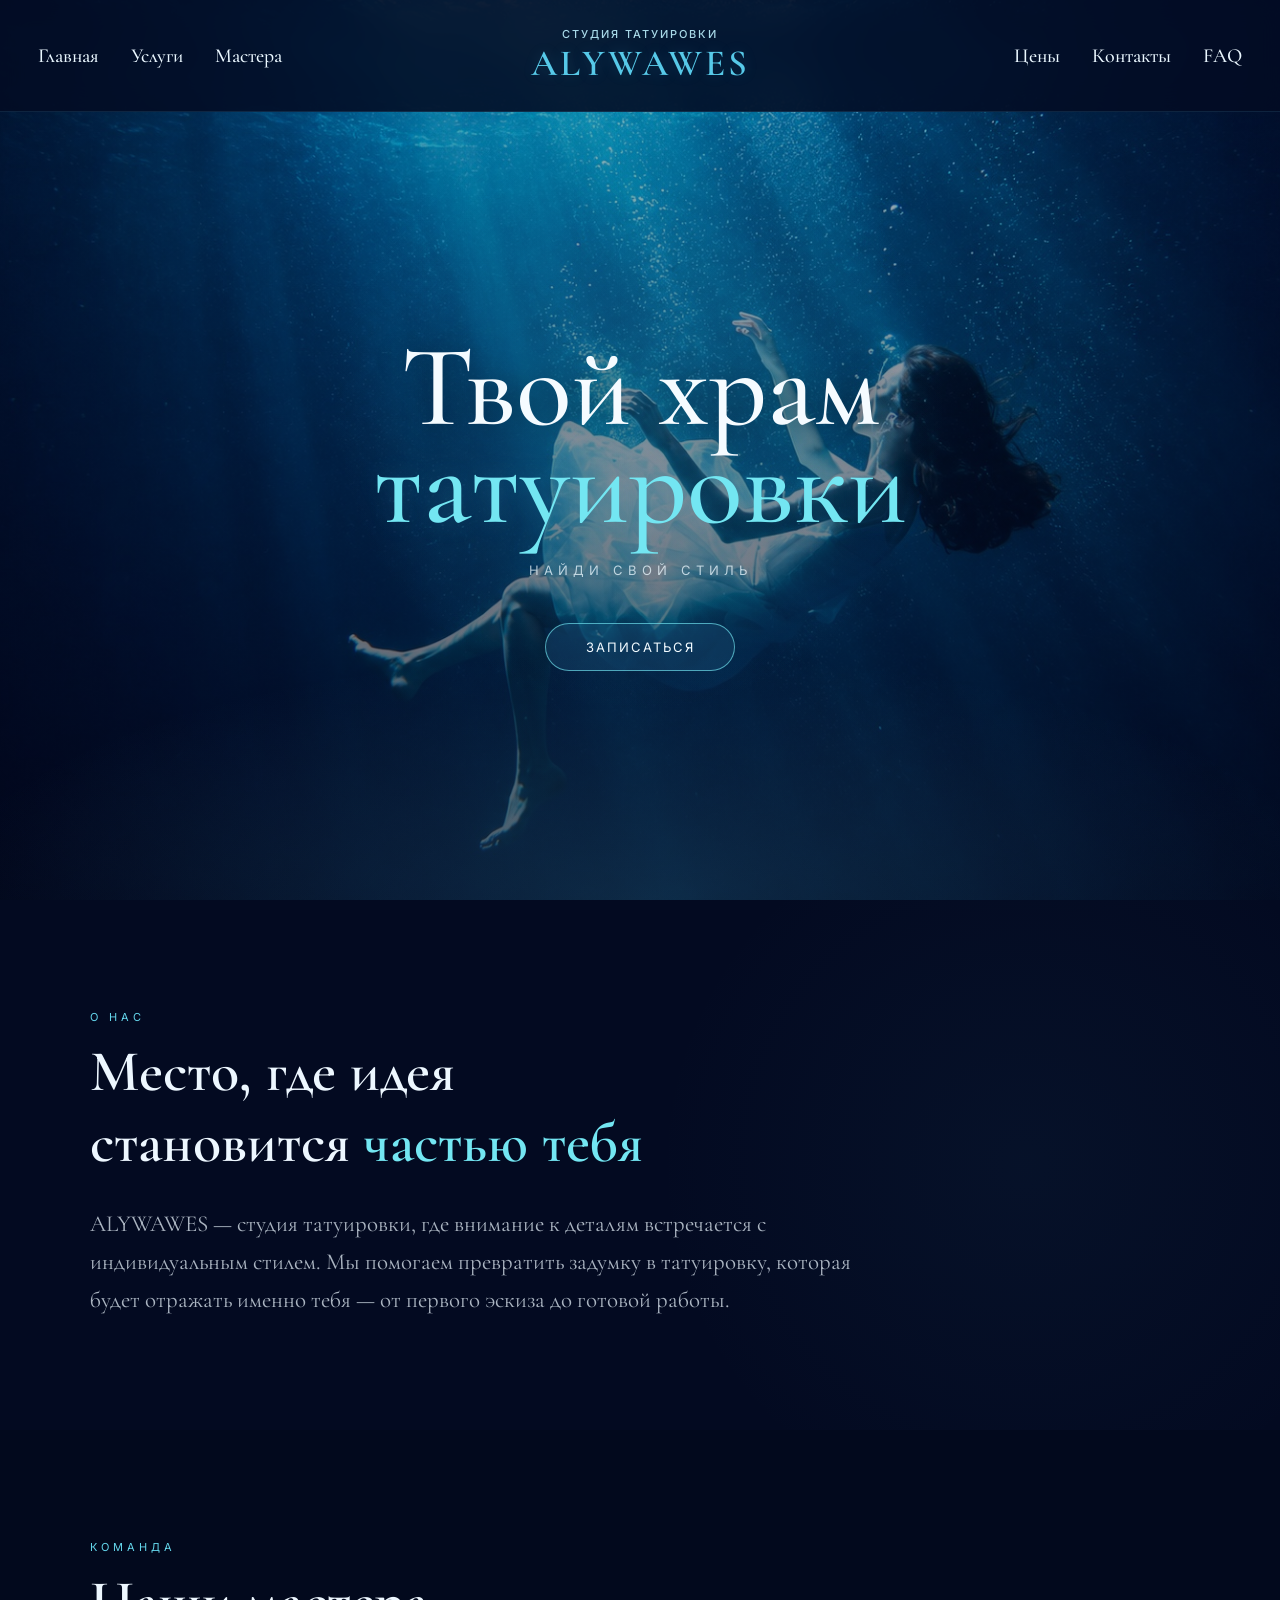
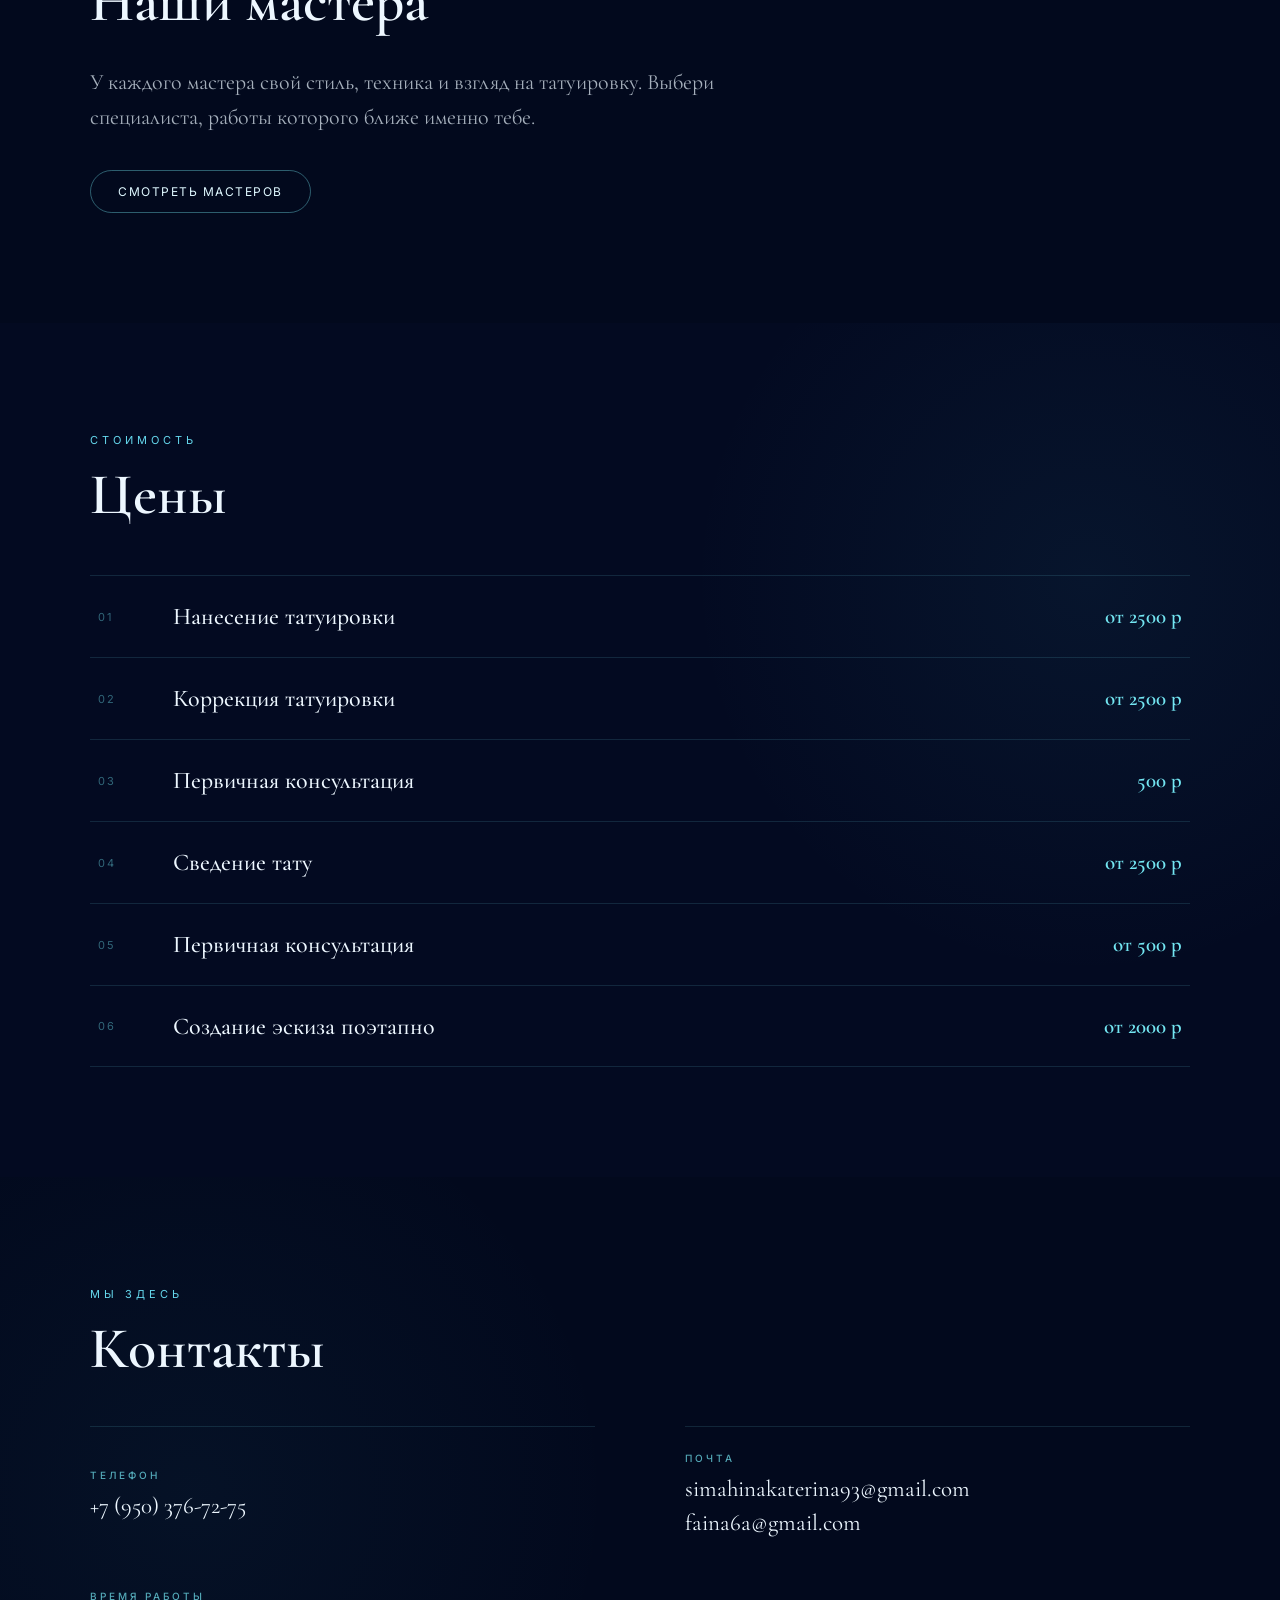
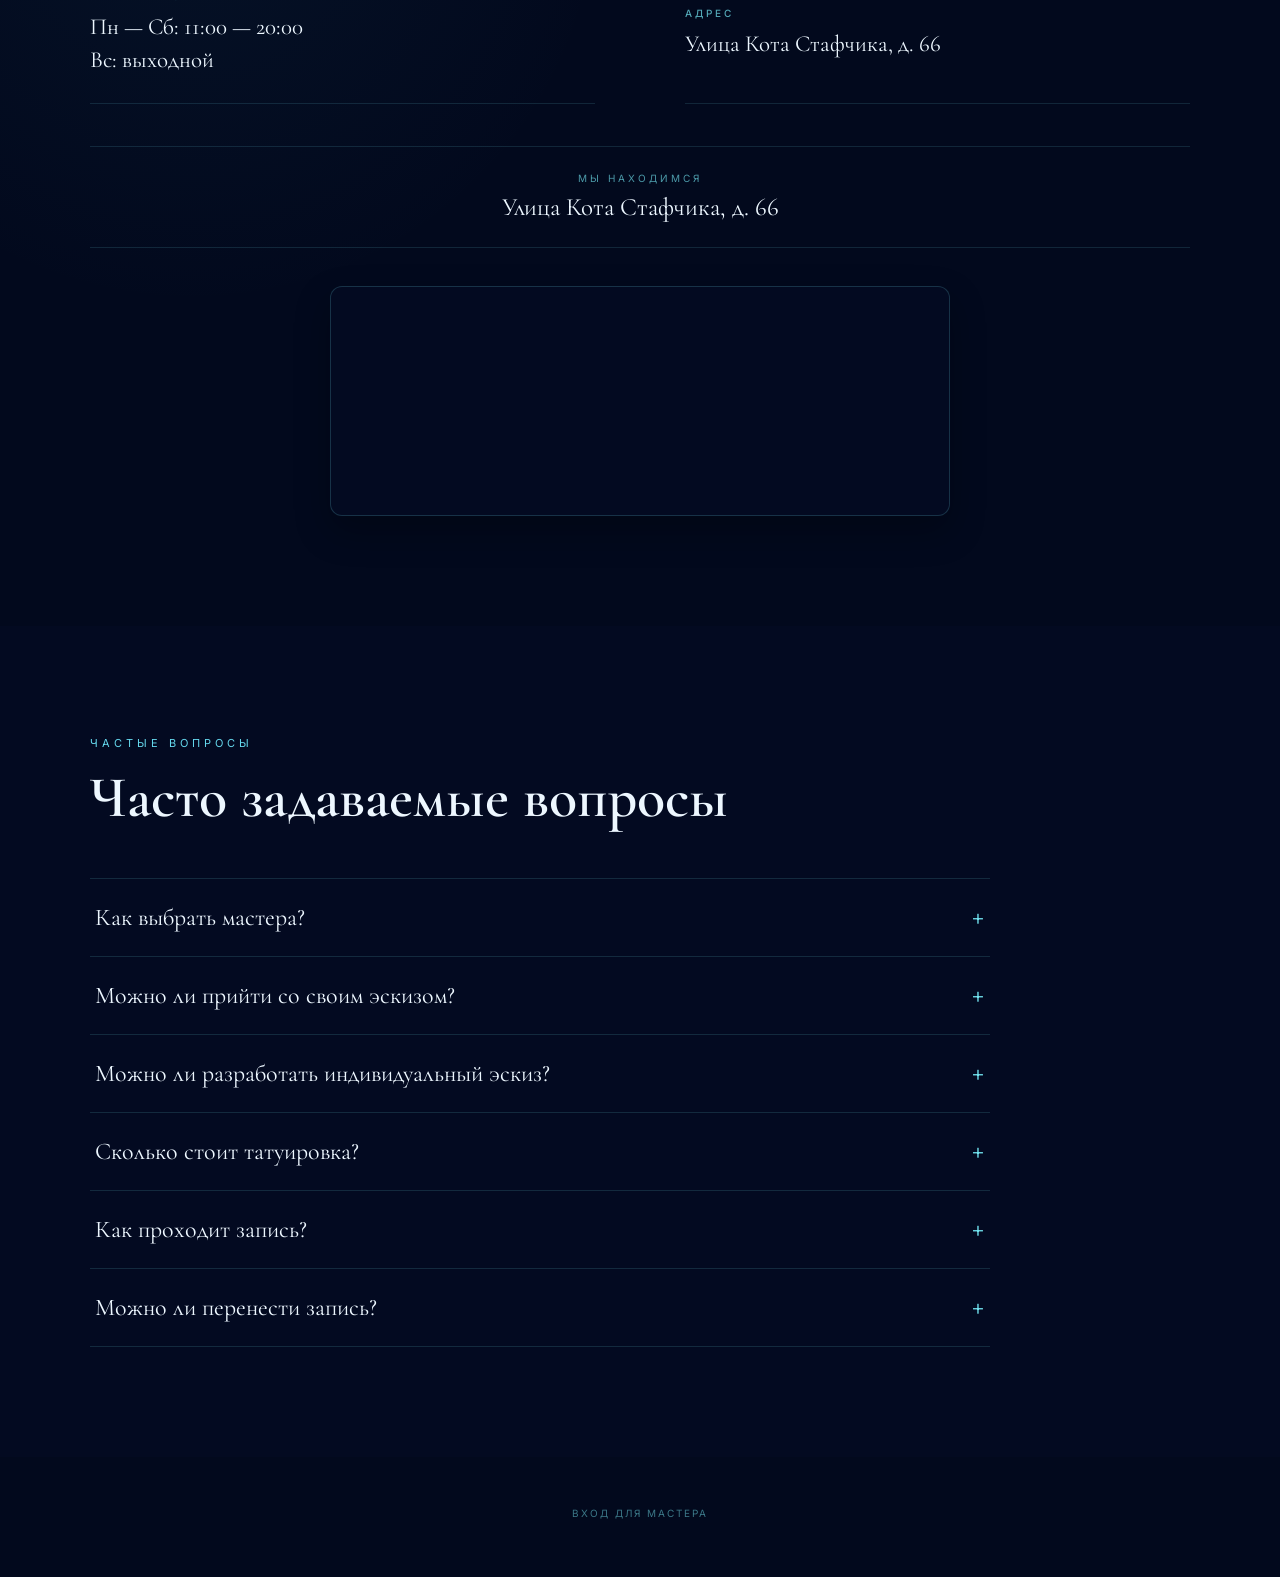
==== commit 7781fdca: "Update index.html" ====
--- a/index.html
+++ b/index.html
@@ -1,5 +1,6 @@
 <!DOCTYPE html>
 <html lang="ru">
+
 <head>
   <meta charset="UTF-8">
   <meta name="viewport" content="width=device-width, initial-scale=1.0">
@@ -11,8 +12,7 @@
 
   <link
     href="https://fonts.googleapis.com/css2?family=Cormorant+Garamond:wght@400;500;600;700&family=Inter:wght@400;500;600;700&display=swap"
-    rel="stylesheet"
-  >
+    rel="stylesheet">
 
   <link rel="stylesheet" href="mobile.css">
 
@@ -29,7 +29,6 @@
     }
 
     body {
-      min-height: 100vh;
       background: #02091d;
       color: #f5f7ff;
       font-family: "Cormorant Garamond", serif;
@@ -37,269 +36,883 @@
     }
 
 
-    /* ================= HEADER ================= */
+    /* =========================
+       HEADER
+    ========================= */
 
     .header {
       position: fixed;
       top: 0;
       left: 0;
       width: 100%;
-      height: 162px;
-      z-index: 100;
+      height: 112px;
+      z-index: 1000;
 
       display: flex;
       align-items: center;
-      justify-content: center;
-
-      background: rgba(3, 12, 36, 0.94);
-
-      border-bottom: 1px solid rgba(86, 176, 220, 0.12);
-
-      backdrop-filter: blur(12px);
-    }
-
+
+      background: rgba(3, 12, 36, 0.88);
+      border-bottom: 1px solid rgba(86, 176, 220, 0.14);
+
+      backdrop-filter: blur(14px);
+      -webkit-backdrop-filter: blur(14px);
+
+      transition: 0.35s ease;
+    }
+
+    .header.scrolled {
+      height: 88px;
+
+      background: rgba(2, 9, 29, 0.96);
+
+      box-shadow:
+        0 10px 35px rgba(0, 0, 0, 0.25);
+    }
 
     .nav {
       width: min(1250px, 94%);
+      margin: 0 auto;
 
       display: grid;
       grid-template-columns: 1fr auto 1fr;
 
       align-items: center;
-
-      gap: 40px;
-    }
-
+      gap: 30px;
+    }
 
     .nav-left,
     .nav-right {
       display: flex;
       align-items: center;
-
-      gap: clamp(25px, 3vw, 58px);
-    }
-
+      gap: clamp(18px, 2.5vw, 40px);
+    }
+
+    .nav-left {
+      justify-content: flex-start;
+    }
 
     .nav-right {
       justify-content: flex-end;
     }
 
-
     .nav a {
       position: relative;
 
-      color: #f3f4f8;
-
+      color: #eaf7ff;
       text-decoration: none;
 
-      font-size: 27px;
+      font-size: 20px;
+      font-weight: 500;
 
       white-space: nowrap;
 
-      transition: color .3s ease;
-    }
-
+      transition: 0.3s ease;
+    }
 
     .nav a:hover {
-      color: #51c5e9;
-    }
-
-
-    .nav a.active::after {
+      color: #73e6f2;
+    }
+
+    .nav a::after {
       content: "";
 
       position: absolute;
-
       left: 0;
-      right: 0;
-
-      bottom: -14px;
-
+      bottom: -7px;
+
+      width: 0;
       height: 1px;
 
-      background: #e7e9ef;
-    }
-
+      background: #73e6f2;
+
+      transition: 0.3s ease;
+    }
+
+    .nav a:hover::after {
+      width: 100%;
+    }
 
     .logo {
+      text-decoration: none !important;
+
       text-align: center;
 
+      display: flex;
+      flex-direction: column;
+      align-items: center;
+
       line-height: 1;
-
-      white-space: nowrap;
-
-      text-decoration: none;
-    }
-
+    }
+
+    .logo::after {
+      display: none !important;
+    }
 
     .logo-small {
-      display: block;
-
-      margin-bottom: 2px;
-
-      color: #f1f2f5;
-
-      font-size: 17px;
-
-      letter-spacing: 1px;
-    }
-
+      font-family: "Inter", sans-serif;
+
+      font-size: 11px;
+      letter-spacing: 2px;
+
+      color: #a8d9e8;
+
+      margin-bottom: 5px;
+
+      text-transform: uppercase;
+    }
 
     .logo-main {
-      display: block;
-
-      color: #42afd4;
-
-      font-size: 43px;
-
-      letter-spacing: 2px;
-
-      font-weight: 500;
-    }
-
-
-
-    /* ================= HERO ================= */
+      font-size: 37px;
+      font-weight: 600;
+      letter-spacing: 3px;
+
+      color: #57c9e8;
+
+      text-shadow:
+        0 0 15px rgba(81, 197, 233, 0.18);
+    }
+
+
+    /* =========================
+       HERO
+    ========================= */
 
     .hero {
       position: relative;
 
       min-height: 100vh;
 
-      padding-top: 162px;
-
       display: flex;
-
       align-items: center;
-
       justify-content: center;
 
-      overflow: hidden;
+      text-align: center;
 
       background:
         linear-gradient(
-          to bottom,
-          rgba(1, 7, 26, .32),
-          rgba(0, 20, 55, .18) 45%,
-          rgba(1, 6, 24, .65)
+          rgba(2, 9, 29, 0.25),
+          rgba(2, 9, 29, 0.72)
         ),
-
-        url("ocean.jpg") center center / cover no-repeat,
-
-        radial-gradient(
-          circle at 50% 20%,
-          #087a9e 0%,
-          #032d62 42%,
-          #010822 85%
-        );
-    }
-
-
-    /* Затемнение фотографии */
+        url("ocean.jpg") center center / cover no-repeat;
+
+      overflow: hidden;
+    }
 
     .hero::before {
       content: "";
 
       position: absolute;
-
       inset: 0;
 
       background:
         radial-gradient(
-          ellipse at 50% 30%,
-          rgba(35, 205, 236, .18),
-          transparent 48%
-        ),
-
-        linear-gradient(
-          to bottom,
-          rgba(0, 0, 20, .05) 0%,
-          rgba(0, 4, 24, .15) 55%,
-          rgba(0, 5, 24, .72) 100%
+          circle at 50% 45%,
+          rgba(74, 188, 220, 0.12),
+          transparent 38%
         );
 
       pointer-events: none;
     }
-
-
-    /* Лёгкая анимация воды */
 
     .hero::after {
       content: "";
 
       position: absolute;
 
-      inset: -10%;
+      left: -10%;
+      bottom: -30%;
+
+      width: 120%;
+      height: 60%;
 
       background:
         radial-gradient(
-          ellipse at 50% 0%,
-          rgba(95, 230, 255, .14),
-          transparent 30%
+          ellipse at center,
+          rgba(81, 197, 233, 0.15),
+          transparent 65%
         );
 
-      filter: blur(20px);
-
-      animation: waterGlow 7s ease-in-out infinite alternate;
+      animation:
+        waterGlow 6s ease-in-out infinite alternate;
 
       pointer-events: none;
     }
-
-
-    @keyframes waterGlow {
-
-      from {
-        transform: translateY(-15px) scale(1);
-        opacity: .55;
-      }
-
-      to {
-        transform: translateY(25px) scale(1.08);
-        opacity: .9;
-      }
-
-    }
-
 
     .hero-content {
       position: relative;
-
       z-index: 2;
 
-      width: min(850px, 90%);
+      width: min(900px, 90%);
+
+      margin-top: 110px;
+
+      animation:
+        heroEnter 1.2s ease both;
+    }
+
+    .hero h1 {
+      font-size: clamp(60px, 9vw, 120px);
+
+      line-height: 0.85;
+
+      font-weight: 500;
+
+      color: #f5fbff;
+
+      text-shadow:
+        0 0 30px rgba(0, 0, 0, 0.4);
+    }
+
+    .hero h1 span {
+      display: block;
+
+      color: #73e6f2;
+
+      text-shadow:
+        0 0 25px rgba(81, 197, 233, 0.2);
+    }
+
+    .hero-subtitle {
+      margin-top: 28px;
+
+      font-family: "Inter", sans-serif;
+
+      font-size: 13px;
+      letter-spacing: 5px;
+
+      text-transform: uppercase;
+
+      color: rgba(235, 248, 255, 0.75);
+    }
+
+    .booking-btn {
+      display: inline-flex;
+
+      align-items: center;
+      justify-content: center;
+
+      margin-top: 45px;
+
+      min-width: 190px;
+
+      padding: 15px 32px;
+
+      border: 1px solid rgba(115, 230, 242, 0.65);
+      border-radius: 50px;
+
+      background: rgba(35, 91, 130, 0.3);
+
+      color: #f2fbff;
+
+      font-family: "Inter", sans-serif;
+
+      font-size: 13px;
+      letter-spacing: 2px;
+
+      text-decoration: none;
+      text-transform: uppercase;
+
+      backdrop-filter: blur(5px);
+
+      transition:
+        transform 0.35s ease,
+        background 0.35s ease,
+        box-shadow 0.35s ease;
+    }
+
+    .booking-btn:hover {
+      transform: translateY(-4px);
+
+      background: rgba(81, 197, 233, 0.16);
+
+      box-shadow:
+        0 0 25px rgba(81, 197, 233, 0.18);
+    }
+
+
+    /* =========================
+       SECTIONS
+    ========================= */
+
+    section {
+      position: relative;
+
+      padding: 110px 7%;
+
+      background: #030a21;
+    }
+
+    .section-inner {
+      width: min(1100px, 100%);
+      margin: 0 auto;
+    }
+
+    .section-label {
+      margin-bottom: 12px;
+
+      font-family: "Inter", sans-serif;
+
+      font-size: 11px;
+      letter-spacing: 4px;
+
+      color: #65d8ed;
+
+      text-transform: uppercase;
+    }
+
+    .section-title {
+      font-size: clamp(38px, 5vw, 58px);
+
+      font-weight: 600;
+
+      color: #edf7ff;
+
+      margin-bottom: 28px;
+    }
+
+    .section-title span {
+      color: #73e6f2;
+    }
+
+
+    /* =========================
+       О НАС
+    ========================= */
+
+    .about-section {
+      background:
+        radial-gradient(
+          circle at 80% 50%,
+          rgba(60, 145, 180, 0.055),
+          transparent 35%
+        ),
+        #030a21;
+    }
+
+    .about-text {
+      width: min(780px, 100%);
+
+      color: rgba(235, 246, 255, 0.72);
+
+      font-size: 23px;
+
+      line-height: 1.65;
+    }
+
+
+    /* =========================
+       МАСТЕРА
+    ========================= */
+
+    .masters-section {
+      background: #02091d;
+    }
+
+    .masters-text {
+      width: min(700px, 100%);
+
+      color: rgba(235, 246, 255, 0.7);
+
+      font-size: 22px;
+
+      line-height: 1.6;
+
+      margin-bottom: 35px;
+    }
+
+    .masters-btn {
+      display: inline-flex;
+
+      padding: 13px 27px;
+
+      border: 1px solid rgba(115, 230, 242, 0.38);
+      border-radius: 50px;
+
+      color: #dff8ff;
+
+      font-family: "Inter", sans-serif;
+
+      font-size: 12px;
+      letter-spacing: 1.5px;
+
+      text-transform: uppercase;
+
+      text-decoration: none;
+
+      transition: 0.35s ease;
+    }
+
+    .masters-btn:hover {
+      border-color: #73e6f2;
+
+      color: #73e6f2;
+
+      transform: translateY(-3px);
+
+      box-shadow:
+        0 0 20px rgba(115, 230, 242, 0.1);
+    }
+
+
+    /* =========================
+       ЦЕНЫ
+    ========================= */
+
+    .prices-section {
+      background:
+        radial-gradient(
+          circle at 85% 30%,
+          rgba(61, 166, 202, 0.07),
+          transparent 32%
+        ),
+        #030a21;
+    }
+
+    .prices-grid {
+      margin-top: 45px;
+
+      display: flex;
+      flex-direction: column;
+    }
+
+    .price-item {
+      position: relative;
+
+      display: grid;
+
+      grid-template-columns: 55px 1fr auto;
+
+      align-items: center;
+
+      gap: 20px;
+
+      min-height: 82px;
+
+      padding: 17px 8px;
+
+      border-top: 1px solid rgba(115, 230, 242, 0.13);
+
+      transition:
+        padding-left 0.35s ease,
+        background 0.35s ease,
+        border-color 0.35s ease;
+    }
+
+    .price-item:last-child {
+      border-bottom: 1px solid rgba(115, 230, 242, 0.13);
+    }
+
+    .price-item::before {
+      content: "";
+
+      position: absolute;
+
+      left: 0;
+      top: 50%;
+
+      width: 2px;
+      height: 0;
+
+      transform: translateY(-50%);
+
+      background: #73e6f2;
+
+      box-shadow:
+        0 0 12px rgba(115, 230, 242, 0.6);
+
+      transition: height 0.35s ease;
+    }
+
+    .price-item:hover {
+      padding-left: 17px;
+
+      background:
+        linear-gradient(
+          90deg,
+          rgba(81, 197, 233, 0.045),
+          transparent 70%
+        );
+
+      border-color: rgba(115, 230, 242, 0.28);
+    }
+
+    .price-item:hover::before {
+      height: 42px;
+    }
+
+    .price-number {
+      font-family: "Inter", sans-serif;
+
+      font-size: 11px;
+      letter-spacing: 2px;
+
+      color: rgba(115, 230, 242, 0.42);
+    }
+
+    .price-name {
+      color: #edf7ff;
+
+      font-size: 24px;
+      font-weight: 500;
+
+      transition: color 0.3s ease;
+    }
+
+    .price-item:hover .price-name {
+      color: #ffffff;
+    }
+
+    .price-value {
+      color: #73e6f2;
+
+      font-size: 21px;
+      font-weight: 600;
+
+      white-space: nowrap;
+
+      transition:
+        transform 0.3s ease,
+        text-shadow 0.3s ease;
+    }
+
+    .price-item:hover .price-value {
+      transform: translateX(-4px);
+
+      text-shadow:
+        0 0 14px rgba(115, 230, 242, 0.35);
+    }
+
+
+    /* =========================
+       КОНТАКТЫ
+    ========================= */
+
+    .contacts-section {
+      background:
+        radial-gradient(
+          circle at 15% 30%,
+          rgba(61, 166, 202, 0.055),
+          transparent 32%
+        ),
+        #02091d;
+    }
+
+    .contacts-grid {
+      margin-top: 42px;
+
+      display: grid;
+
+      grid-template-columns: 1fr 1fr;
+
+      column-gap: 90px;
+    }
+
+    .contact-card {
+      position: relative;
+
+      min-height: 125px;
+
+      padding: 25px 0;
+
+      display: flex;
+      flex-direction: column;
+      justify-content: center;
+
+      border-top: 1px solid rgba(115, 230, 242, 0.13);
+
+      transition:
+        padding-left 0.35s ease;
+    }
+
+    .contact-card:nth-child(n + 3) {
+      border-top: none;
+
+      border-bottom: 1px solid rgba(115, 230, 242, 0.13);
+    }
+
+    .contact-card::after {
+      content: "";
+
+      position: absolute;
+
+      left: 0;
+      bottom: -1px;
+
+      width: 0;
+      height: 1px;
+
+      background: #73e6f2;
+
+      box-shadow:
+        0 0 12px rgba(115, 230, 242, 0.45);
+
+      transition: width 0.45s ease;
+    }
+
+    .contact-card:hover {
+      padding-left: 7px;
+    }
+
+    .contact-card:hover::after {
+      width: 75px;
+    }
+
+    .contact-card h3 {
+      margin-bottom: 9px;
+
+      color: rgba(115, 230, 242, 0.72);
+
+      font-family: "Inter", sans-serif;
+
+      font-size: 10px;
+      font-weight: 500;
+
+      letter-spacing: 3px;
+
+      text-transform: uppercase;
+    }
+
+    .contact-card p,
+    .contact-card a {
+      color: #edf7ff;
+
+      font-size: 23px;
+
+      line-height: 1.45;
+
+      text-decoration: none;
+
+      transition: color 0.3s ease;
+    }
+
+    .contact-card a:hover {
+      color: #73e6f2;
+    }
+
+    .contact-address {
+      margin-top: 42px;
+
+      padding: 25px 0;
 
       text-align: center;
 
-      margin-top: 80px;
+      border-top: 1px solid rgba(115, 230, 242, 0.13);
+
+      border-bottom: 1px solid rgba(115, 230, 242, 0.13);
+    }
+
+    .contact-address-label {
+      display: block;
+
+      margin-bottom: 8px;
+
+      color: rgba(115, 230, 242, 0.65);
+
+      font-family: "Inter", sans-serif;
+
+      font-size: 10px;
+
+      letter-spacing: 3px;
+
+      text-transform: uppercase;
+    }
+
+    .contact-address-text {
+      color: #edf7ff;
+
+      font-size: 25px;
+    }
+
+
+    /* =========================
+       КАРТА
+    ========================= */
+
+    .map-box {
+      width: 62%;
+      max-width: 620px;
+
+      height: 230px;
+
+      margin: 38px auto 0;
+
+      overflow: hidden;
+
+      border-radius: 12px;
+
+      border: 1px solid rgba(115, 230, 242, 0.18);
+
+      background: #030a21;
+
+      box-shadow:
+        0 15px 35px rgba(0, 0, 0, 0.28);
+
+      transition:
+        transform 0.4s ease,
+        border-color 0.4s ease,
+        box-shadow 0.4s ease;
+    }
+
+    .map-box:hover {
+      transform: translateY(-3px);
+
+      border-color: rgba(115, 230, 242, 0.35);
+
+      box-shadow:
+        0 20px 40px rgba(0, 0, 0, 0.35),
+        0 0 25px rgba(81, 197, 233, 0.06);
+    }
+
+    .map-box > ymaps,
+    .map-box > div {
+      width: 100% !important;
+      height: 100% !important;
+    }
+
+
+    /* =========================
+       FAQ
+    ========================= */
+
+    .faq-section {
+      background: #030a21;
+    }
+
+    .faq-list {
+      width: min(900px, 100%);
+
+      margin-top: 45px;
+    }
+
+    .faq-item {
+      border-top: 1px solid rgba(115, 230, 242, 0.14);
+    }
+
+    .faq-item:last-child {
+      border-bottom: 1px solid rgba(115, 230, 242, 0.14);
+    }
+
+    .faq-question {
+      width: 100%;
+
+      padding: 24px 5px;
 
       display: flex;
 
-      flex-direction: column;
-
       align-items: center;
-
-      gap: 28px;
-
-      animation: heroAppear 1.2s ease both;
-    }
-
-
-    .hero-content h1 {
-      margin: 0;
-    }
-
-
-    .hero-content p {
-      margin-top: 0;
-    }
-
-
-    .booking-btn {
-      margin-top: 24px;
-    }
-
-
-    @keyframes heroAppear {
+      justify-content: space-between;
+
+      gap: 20px;
+
+      border: none;
+
+      background: transparent;
+
+      color: #edf7ff;
+
+      font-family: "Cormorant Garamond", serif;
+
+      font-size: 24px;
+
+      text-align: left;
+
+      cursor: pointer;
+
+      transition: color 0.3s ease;
+    }
+
+    .faq-question:hover {
+      color: #73e6f2;
+    }
+
+    .faq-question span:last-child {
+      color: #73e6f2;
+
+      font-family: "Inter", sans-serif;
+
+      font-size: 22px;
+      font-weight: 300;
+
+      transition:
+        transform 0.35s ease;
+    }
+
+    .faq-item.active .faq-question span:last-child {
+      transform: rotate(45deg);
+    }
+
+    .faq-answer {
+      max-height: 0;
+
+      overflow: hidden;
+
+      color: rgba(235, 246, 255, 0.68);
+
+      font-size: 19px;
+
+      line-height: 1.6;
+
+      transition:
+        max-height 0.4s ease;
+    }
+
+    .faq-answer p {
+      padding: 0 50px 25px 5px;
+    }
+
+
+    /* =========================
+       ВХОД МАСТЕРА
+    ========================= */
+
+    .master-access {
+      padding: 45px 20px 55px;
+
+      text-align: center;
+
+      background: #02091d;
+    }
+
+    .master-access a {
+      color: rgba(115, 230, 242, 0.5);
+
+      font-family: "Inter", sans-serif;
+
+      font-size: 10px;
+
+      letter-spacing: 2px;
+
+      text-decoration: none;
+
+      text-transform: uppercase;
+
+      transition: color 0.3s ease;
+    }
+
+    .master-access a:hover {
+      color: #73e6f2;
+    }
+
+
+    /* =========================
+       АНИМАЦИИ
+    ========================= */
+
+    @keyframes waterGlow {
+
+      from {
+        transform: translateY(0);
+        opacity: 0.6;
+      }
+
+      to {
+        transform: translateY(-18px);
+        opacity: 1;
+      }
+
+    }
+
+    @keyframes heroEnter {
 
       from {
         opacity: 0;
@@ -314,1005 +927,201 @@
     }
 
 
-    .hero h1 {
-      font-family: "Cormorant Garamond", sans-serif;
-
-      font-size: clamp(48px, 6vw, 84px);
-
-      line-height: .98;
-
-      font-weight: 700;
-
-      color: #dcecff;
-
-      text-shadow:
-        0 3px 25px rgba(0, 0, 0, .45);
-
-      margin-bottom: 18px;
-    }
-
-
-    .hero-subtitle {
-      font-size: clamp(28px, 3vw, 42px);
-
-      color: #e8f4ff;
-
-      text-shadow:
-        0 2px 14px rgba(0, 10, 30, .55);
-
-      margin-bottom: 0;
-    }
-
-
-    .booking-btn {
-      position: relative;
-
-      top: 0;
-
-      display: inline-flex;
-
-      align-items: center;
-      justify-content: center;
-
-      min-width: 220px;
-
-      height: 64px;
-
-      padding: 0 34px;
-
-      border-radius: 14px;
-
-      border: 1px solid rgba(115, 215, 248, .45);
-
-      background: rgba(89, 156, 214, .78);
-
-      color: #07162e;
-
-      font-family: "Cormorant Garamond", serif;
-
-      font-size: 27px;
-
-      text-decoration: none;
-
-      box-shadow:
-        0 12px 35px rgba(0,0,0,.25),
-        inset 0 1px 0 rgba(255,255,255,.18);
-
-      transition:
-        transform .3s ease,
-        background .3s ease,
-        box-shadow .3s ease;
-    }
-
-
-    .booking-btn:hover {
-
-      transform: translateY(-4px);
-
-      background: #72c7ed;
-
-      box-shadow:
-        0 18px 45px rgba(0, 140, 210, .25);
-    }
-
-
-
-    /* ================= SECOND SECTION ================= */
-
-    .about {
-      min-height: 70vh;
-
-      padding: 120px 8%;
-
-      background: #030a21;
-
-      text-align: center;
-    }
-
-
-    .about h2 {
-      font-size: 50px;
-
-      color: #69c8e6;
-
-      margin-bottom: 20px;
-    }
-
-
-    .about p {
-      max-width: 750px;
-
-      margin: 0 auto;
-
-      color: #cbd6e8;
-
-      font-size: 24px;
-
-      line-height: 1.5;
-    }
-
-
-
-    /* ================= FAQ ================= */
-
-    .faq {
-      background: #030a21;
-
-      padding: 120px 10%;
-
-      min-height: 700px;
-    }
-
-
-    .faq-title {
-
-      display: flex;
-
-      align-items: center;
-
-      justify-content: center;
-
-      gap: 30px;
-    }
-
-
-    .faq-title span {
-
-      width: 180px;
-
-      height: 1px;
-
-      background: #73E6F2;
-
-      opacity: 0.5;
-    }
-
-
-    .faq-title h2 {
-
-      color: #73E6F2;
-
-      font-family: "Cormorant Garamond", serif;
-
-      font-size: 64px;
-
-      font-weight: 500;
-
-      margin: 0;
-    }
-
-
-    .faq-subtitle {
-
-      text-align: center;
-
-      color: #8FAAB5;
-
-      font-family: "Cormorant Garamond", serif;
-
-      font-size: 24px;
-
-      margin: 15px 0 60px;
-    }
-
-
-    .faq-list {
-
-      max-width: 950px;
-
-      margin: 0 auto;
-    }
-
-
-    .faq-item {
-
-      border-bottom:
-        1px solid rgba(115, 230, 242, 0.35);
-    }
-
-
-    .faq-question {
-
-      width: 100%;
-
-      padding: 25px 10px;
-
-      background: none;
-
-      border: none;
-
-      color: #F2FAFC;
-
-      font-family: "Cormorant Garamond", serif;
-
-      font-size: 27px;
-
-      text-align: left;
-
-      cursor: pointer;
-
-      display: flex;
-
-      justify-content: space-between;
-
-      align-items: center;
-
-      transition: 0.3s;
-    }
-
-
-    .faq-question span {
-
-      color: #73E6F2;
-
-      font-size: 35px;
-
-      font-weight: 300;
-
-      transition: 0.3s;
-    }
-
-
-    .faq-question:hover {
-
-      color: #73E6F2;
-    }
-
-
-    .faq-answer {
-
-      max-height: 0;
-
-      overflow: hidden;
-
-      transition:
-        max-height 0.4s ease;
-    }
-
-
-    .faq-answer p {
-
-      color: #B8CBD3;
-
-      font-family: "Cormorant Garamond", serif;
-
-      font-size: 21px;
-
-      line-height: 1.6;
-
-      margin: 0;
-
-      padding: 0 50px 25px 10px;
-    }
-
-
-    .faq-item.active .faq-answer {
-
-      max-height: 300px;
-    }
-
-
-    .faq-item.active .faq-question span {
-
-      transform: rotate(45deg);
-    }
-
-
-
-    /* ================= ЦЕНЫ ================= */
-
-    .prices {
-
-      background: #030a21;
-
-      padding: 120px 8%;
-
-      min-height: 700px;
-    }
-
-
-    .prices-title {
-
-      display: flex;
-
-      align-items: center;
-
-      justify-content: center;
-
-      gap: 30px;
-    }
-
-
-    .prices-title span {
-
-      width: 180px;
-
-      height: 1px;
-
-      background: #73e6f2;
-
-      opacity: 0.5;
-    }
-
-
-    .prices-title h2 {
-
-      color: #73e6f2;
-
-      font-family: "Cormorant Garamond", serif;
-
-      font-size: 64px;
-
-      font-weight: 500;
-
-      margin: 0;
-    }
-
-
-    .prices-subtitle {
-
-      text-align: center;
-
-      color: #8faab5;
-
-      font-family: "Cormorant Garamond", serif;
-
-      font-size: 24px;
-
-      margin: 15px 0 60px;
-    }
-
-
-    .prices-list {
-
-      max-width: 950px;
-
-      margin: 0 auto;
-    }
-
-
-    .price-category {
-
-      margin-bottom: 45px;
-    }
-
-
-    .price-category h3 {
-
-      color: #73e6f2;
-
-      font-family: "Cormorant Garamond", serif;
-
-      font-size: 34px;
-
-      font-weight: 500;
-
-      margin: 0 0 10px;
-    }
-
-
-    .price-row {
-
-      display: flex;
-
-      justify-content: space-between;
-
-      align-items: center;
-
-      padding: 18px 10px;
-
-      border-bottom:
-        1px solid rgba(115, 230, 242, 0.3);
-
-      color: #f2fafc;
-
-      font-family: "Cormorant Garamond", serif;
-
-      font-size: 25px;
-    }
-
-
-    .price-row span:last-child {
-
-      color: #73e6f2;
-
-      white-space: nowrap;
-    }
-
-
-
-    /* ================= КОНТАКТЫ ================= */
-
-    .contacts {
-
-      background: #030a21;
-
-      padding: 120px 8% 0;
-
-      min-height: 850px;
-
-      position: relative;
-
-      overflow: hidden;
-    }
-
-
-    .contacts-title {
-
-      display: flex;
-
-      align-items: center;
-
-      justify-content: center;
-
-      gap: 30px;
-
-      margin-bottom: 70px;
-    }
-
-
-    .contacts-title span {
-
-      width: 180px;
-
-      height: 1px;
-
-      background: #73e6f2;
-
-      opacity: 0.5;
-    }
-
-
-    .contacts-title h2 {
-
-      color: #73e6f2;
-
-      font-family: "Cormorant Garamond", serif;
-
-      font-size: 64px;
-
-      font-weight: 500;
-
-      margin: 0;
-    }
-
-
-    .contacts-content {
-
-      max-width: 1100px;
-
-      margin: 0 auto;
-
-      display: grid;
-
-      grid-template-columns: 1fr 1fr;
-
-      gap: 70px;
-    }
-
-
-    /* Левая часть */
-
-    .contacts-info {
-
-      padding-right: 50px;
-
-      border-right:
-        1px solid rgba(115, 230, 242, 0.25);
-    }
-
-
-    .contact-item {
-
-      display: flex;
-
-      align-items: center;
-
-      gap: 25px;
-
-      margin-bottom: 32px;
-    }
-
-
-    .contact-icon {
-
-      width: 55px;
-
-      height: 55px;
-
-      border:
-        1px solid rgba(115, 230, 242, 0.45);
-
-      border-radius: 50%;
-
-      display: flex;
-
-      align-items: center;
-
-      justify-content: center;
-
-      color: #73e6f2;
-
-      font-size: 25px;
-
-      background:
-        rgba(3, 20, 48, 0.65);
-
-      box-shadow:
-        0 0 20px rgba(60, 190, 230, 0.08);
-
-      flex-shrink: 0;
-    }
-
-
-    .contact-item a {
-
-      color: #f2fafc;
-
-      text-decoration: none;
-
-      font-family: "Cormorant Garamond", serif;
-
-      font-size: 27px;
-
-      transition: .3s;
-    }
-
-
-    .contact-item a:hover {
-
-      color: #73e6f2;
-    }
-
-
-    /* Правая часть */
-
-    .contacts-hours {
-
-      width: 100%;
-    }
-
-
-    .contacts-hours h3 {
-
-      color: #73e6f2;
-
-      font-family: "Cormorant Garamond", serif;
-
-      font-size: 34px;
-
-      font-weight: 500;
-
-      margin: 0 0 25px;
-    }
-
-
-    .hours-row {
-
-      display: grid;
-
-      grid-template-columns: 90px 1fr;
-
-      padding: 15px 18px;
-
-      color: #f2fafc;
-
-      font-family: "Cormorant Garamond", serif;
-
-      font-size: 25px;
-
-      border-bottom:
-        1px solid rgba(115, 230, 242, 0.18);
-
-      transition: .3s;
-    }
-
-
-    .hours-row:nth-child(odd) {
-
-      background:
-        rgba(50, 120, 160, 0.08);
-    }
-
-
-    .hours-row:hover {
-
-      background:
-        rgba(81, 197, 233, 0.09);
-    }
-
-
-    .hours-row .day {
-
-      color: #73e6f2;
-
-      font-weight: 600;
-    }
-
-
-    .hours-row .closed {
-
-      color: #8faab5;
-    }
-
-
-    /* Адрес */
-
-    .contacts-address {
-
-      max-width: 1100px;
-
-      margin: 70px auto 35px;
-
-      text-align: center;
-
-      color: #cbd6e8;
-
-      font-family: "Cormorant Garamond", serif;
-
-      font-size: 27px;
-    }
-
-
-    .contacts-address strong {
-
-      color: #73e6f2;
-
-      font-weight: 500;
-    }
-
-
-    /* Карта */
-
-    .contacts-map {
-
-      width: 100%;
-
-      height: 300px;
-
-      border-top:
-        1px solid rgba(115, 230, 242, 0.2);
-
-      background:
-        linear-gradient(
-          rgba(3, 10, 33, 0.72),
-          rgba(3, 10, 33, 0.72)
-        ),
-
-        url("ocean.jpg") center / cover no-repeat;
-
-      display: flex;
-
-      align-items: center;
-
-      justify-content: center;
-
-      color: #73e6f2;
-
-      font-family: "Cormorant Garamond", serif;
-
-      font-size: 28px;
-
-      text-align: center;
-    }
-
-
-    .contacts-map strong {
-
-      color: #73e6f2;
-
-      font-weight: 500;
-    }
-
-
-
-    /* ================= MASTER LINK ================= */
-
-    .master-link {
-
-      display: block;
-
-      text-align: center;
-
-      margin: 30px 0;
-
-      color: rgba(115, 230, 242, 0.55);
-
-      text-decoration: none;
-
-      font-size: 15px;
-
-      transition: 0.3s;
-    }
-
-
-    .master-link:hover {
-
-      color: #73e6f2;
-    }
-
-
-
-    /* ================= MOBILE ================= */
+    /* =========================
+       ADAPTIVE
+    ========================= */
 
     @media (max-width: 900px) {
 
       .header {
-
-        height: 78px;
-      }
-
+        height: 90px;
+      }
+
+      .header.scrolled {
+        height: 76px;
+      }
 
       .nav {
-
-        display: flex;
-
-        justify-content: center;
-
-        align-items: center;
-      }
-
+        grid-template-columns: auto 1fr auto;
+
+        gap: 12px;
+      }
 
       .nav-left,
       .nav-right {
-
+        gap: 12px;
+      }
+
+      .nav a {
+        font-size: 15px;
+      }
+
+      .logo-main {
+        font-size: 29px;
+      }
+
+      .logo-small {
+        font-size: 8px;
+        letter-spacing: 1.5px;
+      }
+
+      section {
+        padding: 85px 6%;
+      }
+
+      .contacts-grid {
+        column-gap: 45px;
+      }
+
+      .map-box {
+        width: 85%;
+      }
+
+    }
+
+
+    @media (max-width: 650px) {
+
+      .header {
+        height: 78px;
+      }
+
+      .nav {
+        display: flex;
+
+        justify-content: center;
+      }
+
+      .nav-left,
+      .nav-right {
         display: none;
       }
 
-
       .logo-main {
-
-        font-size: 30px;
-      }
-
-
-      .logo-small {
-
-        font-size: 12px;
-      }
-
-
-      .hero {
-
-        padding-top: 78px;
-
-        min-height: 100svh;
-      }
-
+        font-size: 31px;
+      }
 
       .hero-content {
-
-        margin-top: 24px;
-
-        gap: 18px;
-      }
-
+        margin-top: 60px;
+      }
+
+      .hero h1 {
+        font-size: clamp(55px, 16vw, 85px);
+      }
 
       .hero-subtitle {
-
-        margin-bottom: 0;
-
-        font-size: clamp(22px, 6vw, 30px);
-      }
-
-
-      .booking-btn {
-
-        min-width:
-          min(220px, 100%);
-
-        height: 56px;
-
-        font-size: 23px;
-
-        margin-top: 12px;
-      }
-
-
-      .about,
-      .faq,
-      .prices {
-
-        padding-top: 72px;
-
-        padding-bottom: 72px;
-      }
-
-
-      .price-row {
-
-        gap: 16px;
-
+        font-size: 10px;
+
+        letter-spacing: 3px;
+      }
+
+      .section-title {
+        font-size: 42px;
+      }
+
+      .about-text,
+      .masters-text {
         font-size: 20px;
       }
 
-
-
-      /* МОБИЛЬНЫЕ КОНТАКТЫ */
-
-      .contacts {
-
-        padding: 80px 6% 0;
-
-        min-height: auto;
-      }
-
-
-      .contacts-title {
-
-        gap: 15px;
-
-        margin-bottom: 45px;
-      }
-
-
-      .contacts-title span {
-
-        width: 60px;
-      }
-
-
-      .contacts-title h2 {
-
-        font-size: 48px;
-      }
-
-
-      .contacts-content {
-
+      .prices-grid {
+        margin-top: 30px;
+      }
+
+      .price-item {
+        grid-template-columns: 38px 1fr auto;
+
+        gap: 10px;
+
+        min-height: 75px;
+
+        padding: 15px 3px;
+      }
+
+      .price-number {
+        font-size: 9px;
+      }
+
+      .price-name {
+        font-size: 19px;
+
+        line-height: 1.15;
+      }
+
+      .price-value {
+        font-size: 15px;
+      }
+
+      .contacts-grid {
         grid-template-columns: 1fr;
 
-        gap: 45px;
-      }
-
-
-      .contacts-info {
-
-        padding-right: 0;
-
-        border-right: none;
-
-        border-bottom:
-          1px solid rgba(115, 230, 242, 0.25);
-
-        padding-bottom: 30px;
-      }
-
-
-      .contact-item {
-
-        margin-bottom: 24px;
-      }
-
-
-      .contact-item a {
-
-        font-size: 23px;
-      }
-
-
-      .contacts-hours h3 {
-
-        font-size: 30px;
-      }
-
-
-      .hours-row {
-
-        font-size: 22px;
-      }
-
-
-      .contacts-address {
-
-        margin: 50px auto 30px;
-
-        font-size: 22px;
-
-        line-height: 1.4;
-      }
-
-
-      .contacts-map {
-
+        column-gap: 0;
+      }
+
+      .contact-card {
+        min-height: 105px;
+      }
+
+      .contact-card:nth-child(n + 3) {
+        border-top: 1px solid rgba(115, 230, 242, 0.13);
+
+        border-bottom: none;
+      }
+
+      .contact-card:last-child {
+        border-bottom: 1px solid rgba(115, 230, 242, 0.13);
+      }
+
+      .contact-card p,
+      .contact-card a {
+        font-size: 20px;
+      }
+
+      .contact-address-text {
+        font-size: 21px;
+      }
+
+      .map-box {
+        width: 100%;
         height: 220px;
-
-        font-size: 23px;
-      }
-
-    }
-
-
-    @media (max-width: 500px) {
+      }
+
+      .faq-question {
+        font-size: 20px;
+
+        padding: 20px 3px;
+      }
+
+      .faq-answer {
+        font-size: 17px;
+      }
+
+    }
+
+
+    @media (max-width: 430px) {
 
       .hero h1 {
-
-        font-size:
-          clamp(36px, 11vw, 43px);
-      }
-
-
-      .hero-subtitle {
-
-        font-size: 24px;
-      }
-
-
-      .booking-btn {
-
-        width: 100%;
-
-        min-width: 0;
-
-        height: 54px;
-
-        font-size: 22px;
-      }
-
-
-      .faq-question {
-
-        font-size: 22px;
-
-        padding: 18px 4px;
-      }
-
-
-      .faq-answer p {
-
-        padding-right: 8px;
-
-        font-size: 18px;
-      }
-
-
-      .contacts-title h2 {
-
-        font-size: 42px;
-      }
-
-
-      .contacts-title span {
-
-        width: 35px;
-      }
-
-
-      .contact-icon {
-
-        width: 48px;
-
-        height: 48px;
-
-        font-size: 21px;
-      }
-
-
-      .contact-item {
-
-        gap: 15px;
-      }
-
-
-      .contact-item a {
-
-        font-size: 20px;
-      }
-
-
-      .hours-row {
-
-        grid-template-columns: 65px 1fr;
-
-        font-size: 20px;
-
-        padding: 13px 10px;
-      }
-
-
-      .contacts-address {
-
-        font-size: 20px;
+        font-size: 57px;
+      }
+
+      .price-item {
+        grid-template-columns: 28px 1fr;
+      }
+
+      .price-value {
+        grid-column: 2;
+
+        margin-top: -4px;
+      }
+
+      .contact-card p,
+      .contact-card a {
+        font-size: 19px;
+      }
+
+      .contact-address-text {
+        font-size: 19px;
       }
 
     }
@@ -1325,16 +1134,17 @@
 <body>
 
 
-  <!-- ================= HEADER ================= -->
-
-  <header class="header">
+  <!-- =========================
+       HEADER
+  ========================= -->
+
+  <header class="header" id="header">
 
     <nav class="nav">
 
-
       <div class="nav-left">
 
-        <a href="#" class="active">
+        <a href="index.html">
           Главная
         </a>
 
@@ -1373,263 +1183,227 @@
         </a>
 
         <a href="#faq">
-          FAQ⌒
+          FAQ
         </a>
 
       </div>
 
-
     </nav>
 
   </header>
 
 
-
-  <!-- ================= HERO ================= -->
-
   <main>
 
 
+    <!-- =========================
+         HERO
+    ========================= -->
+
     <section class="hero">
 
-
       <div class="hero-content">
 
-
         <h1>
-
-          Твой храм<br>
-
-          татуировки
-
+          Твой храм
+          <span>татуировки</span>
         </h1>
 
-
         <p class="hero-subtitle">
-
           Найди свой стиль
-
         </p>
 
-
-        <a
-          href="services.html"
-          class="booking-btn"
-        >
-
+        <a href="services.html" class="booking-btn">
           Записаться
-
         </a>
 
-
       </div>
 
-
     </section>
 
 
-
-    <!-- ================= ABOUT ================= -->
-
-    <section
-      class="about"
-      id="services"
-    >
-
-      <h2>
-        Погрузись в свой стиль
-      </h2>
-
-
-      <p>
-
-        Татуировка — это не просто рисунок.
-        Это часть твоей истории, которую ты выбираешь сам.
-
-      </p>
-
+    <!-- =========================
+         О НАС
+    ========================= -->
+
+    <section class="about-section">
+
+      <div class="section-inner">
+
+        <div class="section-label">
+          О нас
+        </div>
+
+        <h2 class="section-title">
+
+          Место, где идея<br>
+          становится <span>частью тебя</span>
+
+        </h2>
+
+        <p class="about-text">
+
+          ALYWAWES — студия татуировки, где внимание к деталям
+          встречается с индивидуальным стилем. Мы помогаем
+          превратить задумку в татуировку, которая будет отражать
+          именно тебя — от первого эскиза до готовой работы.
+
+        </p>
+
+      </div>
 
     </section>
 
 
-
-    <!-- ================= MASTERS ================= -->
-
-    <section
-      class="about"
-      id="masters"
-    >
-
-      <h2>
-        Наши мастера
-      </h2>
-
-
-      <p>
-        Познакомьтесь с командой студии ALYWAWES.
-      </p>
-
-
-      <a
-        href="masters.html"
-        class="booking-btn"
-        style="
-          margin-top:40px;
-          position:static;
-          top:0;
-        "
-      >
-
-        Смотреть мастеров
-
-      </a>
-
+    <!-- =========================
+         МАСТЕРА
+    ========================= -->
+
+    <section class="masters-section">
+
+      <div class="section-inner">
+
+        <div class="section-label">
+          Команда
+        </div>
+
+        <h2 class="section-title">
+          Наши мастера
+        </h2>
+
+        <p class="masters-text">
+
+          У каждого мастера свой стиль, техника и взгляд
+          на татуировку. Выбери специалиста, работы которого
+          ближе именно тебе.
+
+        </p>
+
+        <a href="masters.html" class="masters-btn">
+          Смотреть мастеров
+        </a>
+
+      </div>
 
     </section>
 
 
-
-    <!-- ================= ЦЕНЫ ================= -->
-
-    <section
-      class="prices"
-      id="prices"
-    >
-
-
-      <div class="prices-title">
-
-        <span></span>
-
-        <h2>
+    <!-- =========================
+         ЦЕНЫ
+    ========================= -->
+
+    <section class="prices-section" id="prices">
+
+      <div class="section-inner">
+
+        <div class="section-label">
+          Стоимость
+        </div>
+
+        <h2 class="section-title">
           Цены
         </h2>
 
-        <span></span>
-
-      </div>
-
-
-      <p class="prices-subtitle">
-
-        Выберите услугу и узнайте её стоимость
-
-      </p>
-
-
-      <div class="prices-list">
-
-
-        <!-- НАНЕСЕНИЕ ТАТУ -->
-
-        <div class="price-category">
-
-
-          <h3>
-            Нанесение тату
-          </h3>
-
-
-          <div class="price-row">
-
-            <span>
+
+        <div class="prices-grid">
+
+
+          <div class="price-item">
+
+            <span class="price-number">
+              01
+            </span>
+
+            <span class="price-name">
               Нанесение татуировки
             </span>
 
-            <span>
+            <span class="price-value">
               от 2500 р
             </span>
 
           </div>
 
 
-          <div class="price-row">
-
-            <span>
+          <div class="price-item">
+
+            <span class="price-number">
+              02
+            </span>
+
+            <span class="price-name">
               Коррекция татуировки
             </span>
 
-            <span>
+            <span class="price-value">
               от 2500 р
             </span>
 
           </div>
 
 
-        </div>
-
-
-
-        <!-- СВЕДЕНИЕ ТАТУ -->
-
-        <div class="price-category">
-
-
-          <h3>
-            Сведение татуировки
-          </h3>
-
-
-          <div class="price-row">
-
-            <span>
+          <div class="price-item">
+
+            <span class="price-number">
+              03
+            </span>
+
+            <span class="price-name">
               Первичная консультация
             </span>
 
-            <span>
+            <span class="price-value">
               500 р
             </span>
 
           </div>
 
 
-          <div class="price-row">
-
-            <span>
+          <div class="price-item">
+
+            <span class="price-number">
+              04
+            </span>
+
+            <span class="price-name">
               Сведение тату
             </span>
 
-            <span>
+            <span class="price-value">
               от 2500 р
             </span>
 
           </div>
 
 
-        </div>
-
-
-
-        <!-- ЭСКИЗ -->
-
-        <div class="price-category">
-
-
-          <h3>
-            Создание индивидуального эскиза
-          </h3>
-
-
-          <div class="price-row">
-
-            <span>
+          <div class="price-item">
+
+            <span class="price-number">
+              05
+            </span>
+
+            <span class="price-name">
               Первичная консультация
             </span>
 
-            <span>
+            <span class="price-value">
               от 500 р
             </span>
 
           </div>
 
 
-          <div class="price-row">
-
-            <span>
+          <div class="price-item">
+
+            <span class="price-number">
+              06
+            </span>
+
+            <span class="price-name">
               Создание эскиза поэтапно
             </span>
 
-            <span>
+            <span class="price-value">
               от 2000 р
             </span>
 
@@ -1638,592 +1412,399 @@
 
         </div>
 
-
       </div>
 
-
     </section>
 
 
-
-    <!-- ================= КОНТАКТЫ ================= -->
-
-    <section
-      class="contacts"
-      id="contacts"
-    >
-
-
-      <div class="contacts-title">
-
-        <span></span>
-
-        <h2>
+    <!-- =========================
+         КОНТАКТЫ
+    ========================= -->
+
+    <section class="contacts-section" id="contacts">
+
+      <div class="section-inner">
+
+        <div class="section-label">
+          Мы здесь
+        </div>
+
+        <h2 class="section-title">
           Контакты
         </h2>
 
-        <span></span>
+
+        <div class="contacts-grid">
+
+
+          <div class="contact-card">
+
+            <h3>
+              Телефон
+            </h3>
+
+            <a href="tel:+79503767275">
+              +7 (950) 376-72-75
+            </a>
+
+          </div>
+
+
+          <div class="contact-card">
+
+            <h3>
+              Почта
+            </h3>
+
+            <a href="mailto:lsd_06@inbox.ru">
+
+              simahinakaterina93@gmail.com<br>
+              faina6a@gmail.com
+
+            </a>
+
+          </div>
+
+
+          <div class="contact-card">
+
+            <h3>
+              Время работы
+            </h3>
+
+            <p>
+
+              Пн — Сб: 11:00 — 20:00<br>
+              Вс: выходной
+
+            </p>
+
+          </div>
+
+
+          <div class="contact-card">
+
+            <h3>
+              Адрес
+            </h3>
+
+            <p>
+              Улица Кота Стафчика, д. 66
+            </p>
+
+          </div>
+
+
+        </div>
+
+
+        <div class="contact-address">
+
+          <span class="contact-address-label">
+            Мы находимся
+          </span>
+
+          <span class="contact-address-text">
+            Улица Кота Стафчика, д. 66
+          </span>
+
+        </div>
+
+
+        <div class="map-box">
+
+          <script
+            type="text/javascript"
+            charset="utf-8"
+            async
+            src="https://api-maps.yandex.ru/services/constructor/1.0/js/?um=constructor%3A3c53d21663f587572b8b8f50ce8c780021c23f6e5e4fde4bece699e28206ad6e&amp;width=500&amp;height=400&amp;lang=ru_RU&amp;scroll=true">
+          </script>
+
+        </div>
 
       </div>
 
-
-
-      <div class="contacts-content">
-
-
-        <!-- ЛЕВАЯ ЧАСТЬ -->
-
-        <div class="contacts-info">
-
-
-          <!-- ТЕЛЕФОН -->
-
-          <div class="contact-item">
-
-
-            <div class="contact-icon">
-              ☎
+    </section>
+
+
+    <!-- =========================
+         ЧАСТО ЗАДАВАЕМЫЕ ВОПРОСЫ
+    ========================= -->
+
+    <section class="faq-section" id="faq">
+
+      <div class="section-inner">
+
+        <div class="section-label">
+          Частые вопросы
+        </div>
+
+        <h2 class="section-title">
+          Часто задаваемые вопросы
+        </h2>
+
+
+        <div class="faq-list">
+
+
+          <div class="faq-item">
+
+            <button class="faq-question">
+
+              <span>
+                Как выбрать мастера?
+              </span>
+
+              <span>
+                +
+              </span>
+
+            </button>
+
+            <div class="faq-answer">
+
+              <p>
+                Посмотри работы наших мастеров и выбери специалиста,
+                чей стиль больше всего подходит под твою идею.
+              </p>
+
             </div>
 
-
-            <a href="tel:+79503767275">
-
-              +7 (950) 376-72-75
-
-            </a>
-
-
           </div>
 
 
-
-          <!-- ПОЧТА -->
-
-          <div class="contact-item">
-
-
-            <div class="contact-icon">
-              ✉
+          <div class="faq-item">
+
+            <button class="faq-question">
+
+              <span>
+                Можно ли прийти со своим эскизом?
+              </span>
+
+              <span>
+                +
+              </span>
+
+            </button>
+
+            <div class="faq-answer">
+
+              <p>
+                Да. Ты можешь заранее подготовить свой эскиз или
+                отправить референсы мастеру для обсуждения будущей работы.
+              </p>
+
             </div>
 
-
-            <a href="mailto:lsd_06@inbox.ru">
-
-              lsd_06@inbox.ru
-
-            </a>
-
-
           </div>
 
 
+          <div class="faq-item">
+
+            <button class="faq-question">
+
+              <span>
+                Можно ли разработать индивидуальный эскиз?
+              </span>
+
+              <span>
+                +
+              </span>
+
+            </button>
+
+            <div class="faq-answer">
+
+              <p>
+                Конечно. Мастер может разработать индивидуальный эскиз
+                с учётом твоих пожеланий, размера и места нанесения.
+              </p>
+
+            </div>
+
+          </div>
+
+
+          <div class="faq-item">
+
+            <button class="faq-question">
+
+              <span>
+                Сколько стоит татуировка?
+              </span>
+
+              <span>
+                +
+              </span>
+
+            </button>
+
+            <div class="faq-answer">
+
+              <p>
+                Стоимость зависит от размера, сложности, места нанесения
+                и выбранного мастера. Минимальная стоимость нанесения —
+                от 2500 рублей.
+              </p>
+
+            </div>
+
+          </div>
+
+
+          <div class="faq-item">
+
+            <button class="faq-question">
+
+              <span>
+                Как проходит запись?
+              </span>
+
+              <span>
+                +
+              </span>
+
+            </button>
+
+            <div class="faq-answer">
+
+              <p>
+                Выбери услугу или мастера, после чего выбери свободную
+                дату и время. После подтверждения запись появится
+                в твоём личном кабинете.
+              </p>
+
+            </div>
+
+          </div>
+
+
+          <div class="faq-item">
+
+            <button class="faq-question">
+
+              <span>
+                Можно ли перенести запись?
+              </span>
+
+              <span>
+                +
+              </span>
+
+            </button>
+
+            <div class="faq-answer">
+
+              <p>
+                Да. Если планы изменились, свяжись со студией заранее,
+                чтобы подобрать другую свободную дату.
+              </p>
+
+            </div>
+
+          </div>
+
+
         </div>
 
-
-
-        <!-- ПРАВАЯ ЧАСТЬ -->
-
-        <div class="contacts-hours">
-
-
-          <h3>
-            Время работы
-          </h3>
-
-
-          <div class="hours-row">
-
-            <span class="day">
-              ПН
-            </span>
-
-            <span>
-              11:00 — 20:00
-            </span>
-
-          </div>
-
-
-          <div class="hours-row">
-
-            <span class="day">
-              ВТ
-            </span>
-
-            <span>
-              11:00 — 20:00
-            </span>
-
-          </div>
-
-
-          <div class="hours-row">
-
-            <span class="day">
-              СР
-            </span>
-
-            <span>
-              11:00 — 20:00
-            </span>
-
-          </div>
-
-
-          <div class="hours-row">
-
-            <span class="day">
-              ЧТ
-            </span>
-
-            <span>
-              11:00 — 20:00
-            </span>
-
-          </div>
-
-
-          <div class="hours-row">
-
-            <span class="day">
-              ПТ
-            </span>
-
-            <span>
-              11:00 — 20:00
-            </span>
-
-          </div>
-
-
-          <div class="hours-row">
-
-            <span class="day">
-              СБ
-            </span>
-
-            <span>
-              11:00 — 20:00
-            </span>
-
-          </div>
-
-
-          <div class="hours-row">
-
-            <span class="day">
-              ВС
-            </span>
-
-            <span class="closed">
-              ВЫХОДНОЙ
-            </span>
-
-          </div>
-
-
-        </div>
-
-
       </div>
 
-
-
-      <!-- ================= АДРЕС ================= -->
-
-      <div class="contacts-address">
-
-
-        <strong>
-          Адрес студии
-        </strong>
-
-
-        <br>
-
-
-        Улица Кота Стафчика, д. 66
-
-
-      </div>
-
-
-
-      <!-- ================= КАРТА ================= -->
-
-      <div class="contacts-map">
-
-
-        <div>
-
-          📍
-
-          <br>
-
-
-          <strong>
-            ALYWAWES
-          </strong>
-
-
-          <br>
-
-
-          Улица Кота Стафчика, д. 66
-
-
-        </div>
-
-
-      </div>
-
-
     </section>
 
 
-
-    <!-- ================= FAQ ================= -->
-
-    <section
-      class="faq"
-      id="faq"
-    >
-
-
-      <div class="faq-title">
-
-
-        <span></span>
-
-
-        <h2>
-          FAQ
-        </h2>
-
-
-        <span></span>
-
-
-      </div>
-
-
-      <p class="faq-subtitle">
-
-        Ответы на часто задаваемые вопросы
-
-      </p>
-
-
-
-      <div class="faq-list">
-
-
-        <!-- ВОПРОС 1 -->
-
-        <div class="faq-item">
-
-
-          <button class="faq-question">
-
-            Как подготовиться к сеансу?
-
-            <span>
-              +
-            </span>
-
-          </button>
-
-
-          <div class="faq-answer">
-
-            <p>
-
-              Перед сеансом хорошо выспитесь,
-              поешьте и пейте достаточно воды.
-              Не употребляйте алкоголь перед процедурой.
-              Также рекомендуется заранее продумать
-              место и размер татуировки.
-
-            </p>
-
-          </div>
-
-
-        </div>
-
-
-
-        <!-- ВОПРОС 2 -->
-
-        <div class="faq-item">
-
-
-          <button class="faq-question">
-
-            Сколько времени занимает нанесение татуировки?
-
-            <span>
-              +
-            </span>
-
-          </button>
-
-
-          <div class="faq-answer">
-
-            <p>
-
-              Время зависит от размера,
-              сложности и места нанесения.
-              Небольшая татуировка может занять около часа,
-              а большая и сложная работа —
-              несколько часов.
-
-            </p>
-
-          </div>
-
-
-        </div>
-
-
-
-        <!-- ВОПРОС 3 -->
-
-        <div class="faq-item">
-
-
-          <button class="faq-question">
-
-            Можно ли прийти со своей идеей?
-
-            <span>
-              +
-            </span>
-
-          </button>
-
-
-          <div class="faq-answer">
-
-            <p>
-
-              Конечно.
-              Вы можете показать мастеру понравившиеся изображения,
-              рассказать свою идею и вместе обсудить
-              будущую татуировку.
-
-            </p>
-
-          </div>
-
-
-        </div>
-
-
-
-        <!-- ВОПРОС 4 -->
-
-        <div class="faq-item">
-
-
-          <button class="faq-question">
-
-            Можно ли изменить готовый эскиз?
-
-            <span>
-              +
-            </span>
-
-          </button>
-
-
-          <div class="faq-answer">
-
-            <p>
-
-              Да.
-              Эскиз обсуждается с мастером,
-              поэтому до начала работы
-              можно внести необходимые изменения.
-
-            </p>
-
-          </div>
-
-
-        </div>
-
-
-
-        <!-- ВОПРОС 5 -->
-
-        <div class="faq-item">
-
-
-          <button class="faq-question">
-
-            Как записаться на сеанс?
-
-            <span>
-              +
-            </span>
-
-          </button>
-
-
-          <div class="faq-answer">
-
-            <p>
-
-              Выберите подходящую услугу
-              в разделе «Услуги»,
-              зарегистрируйтесь или войдите
-              в личный кабинет,
-              после чего выберите свободную
-              дату и время.
-
-            </p>
-
-          </div>
-
-
-        </div>
-
-
-
-        <!-- ВОПРОС 6 -->
-
-        <div class="faq-item">
-
-
-          <button class="faq-question">
-
-            Можно ли свести татуировку?
-
-            <span>
-              +
-            </span>
-
-          </button>
-
-
-          <div class="faq-answer">
-
-            <p>
-
-              Да,
-              в студии доступна услуга
-              сведения татуировки.
-              Перед процедурой проводится
-              первичная консультация.
-
-            </p>
-
-          </div>
-
-
-        </div>
-
-
-      </div>
-
-
-    </section>
-
-
-
-  
-
-  <!-- ================= ВХОД ДЛЯ МАСТЕРА ================= -->
-
-  <a
-    href="master-login.html"
-    class="master-link"
-  >
-
-    Вход для мастера
-
-  </a>
-
-
-
-  <!-- ================= JAVASCRIPT ================= -->
+    <!-- =========================
+         ВХОД МАСТЕРА
+    ========================= -->
+
+    <div class="master-access">
+
+      <a href="master-login.html">
+        Вход для мастера
+      </a>
+
+    </div>
+
+
+  </main>
+
 
   <script>
 
-
-    /* ================= ШАПКА ================= */
+    /* =========================
+       HEADER
+    ========================= */
 
     const header =
-      document.querySelector(".header");
-
+      document.getElementById("header");
 
     window.addEventListener("scroll", () => {
 
-
       if (window.scrollY > 30) {
 
-        header.style.background =
-          "rgba(2, 8, 28, 0.98)";
+        header.classList.add("scrolled");
 
       } else {
 
-        header.style.background =
-          "rgba(3, 12, 36, 0.94)";
-
-      }
-
-      const profileLink =
-        document.getElementById("profileLink");
-
-
-      if (
-        profileLink &&
-        localStorage.getItem("alywawesLoggedIn") === "true"
-      ) {
-
-        profileLink.style.display =
-          "inline-block";
+        header.classList.remove("scrolled");
 
       }
 
     });
 
 
-
-    /* ================= FAQ ================= */
-
-    document
-      .querySelectorAll(".faq-question")
-      .forEach(function(button) {
-
-
-        button.addEventListener(
-          "click",
-          function() {
-
-
-            const item =
-              button.parentElement;
-
-
-            item.classList.toggle("active");
-
-
-          }
-        );
-
+    /* =========================
+       FAQ
+    ========================= */
+
+    const faqItems =
+      document.querySelectorAll(".faq-item");
+
+
+    faqItems.forEach(item => {
+
+      const question =
+        item.querySelector(".faq-question");
+
+      const answer =
+        item.querySelector(".faq-answer");
+
+
+      question.addEventListener("click", () => {
+
+        const isActive =
+          item.classList.contains("active");
+
+
+        faqItems.forEach(otherItem => {
+
+          otherItem.classList.remove("active");
+
+          const otherAnswer =
+            otherItem.querySelector(".faq-answer");
+
+          otherAnswer.style.maxHeight = null;
+
+        });
+
+
+        if (!isActive) {
+
+          item.classList.add("active");
+
+          answer.style.maxHeight =
+            answer.scrollHeight + "px";
+
+        }
 
       });
 
+    });
 
   </script>
 
 
-
   <script src="nav-mobile.js"></script>
 
-
 </body>
+
 </html>
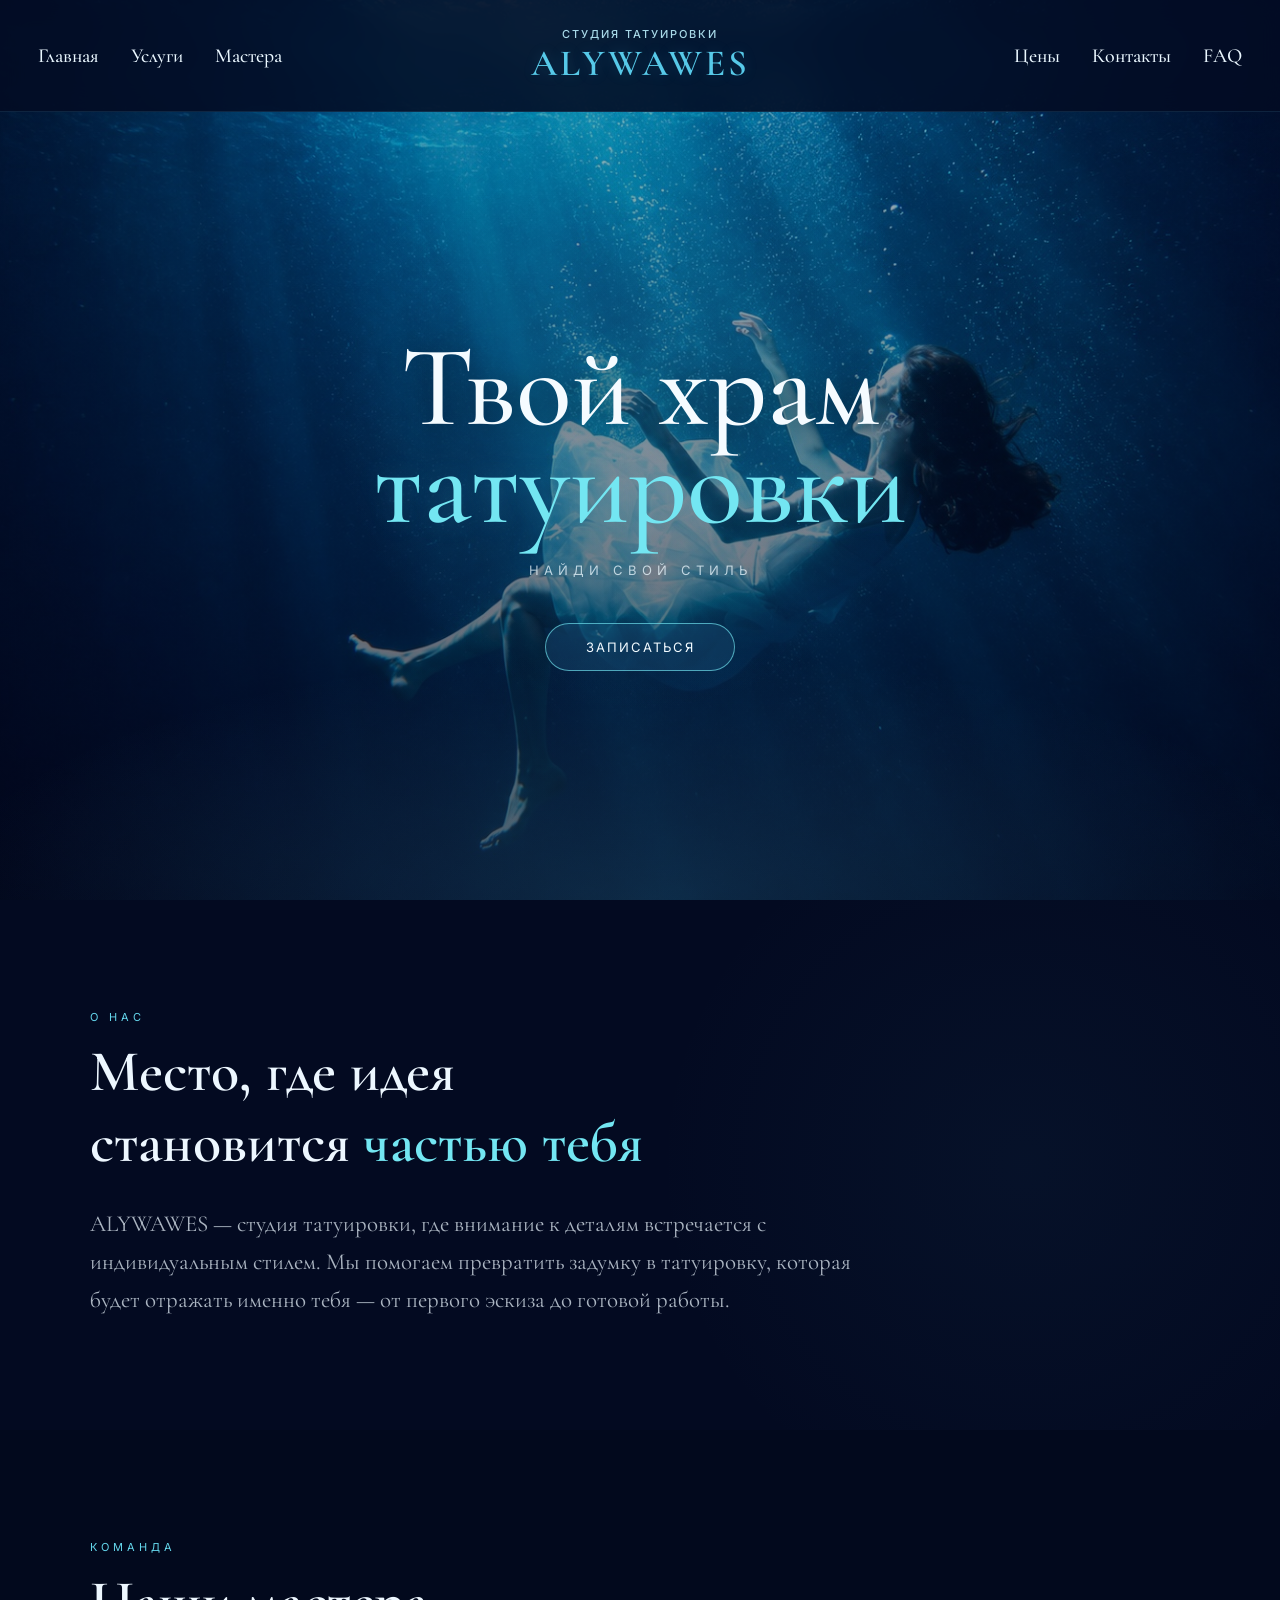
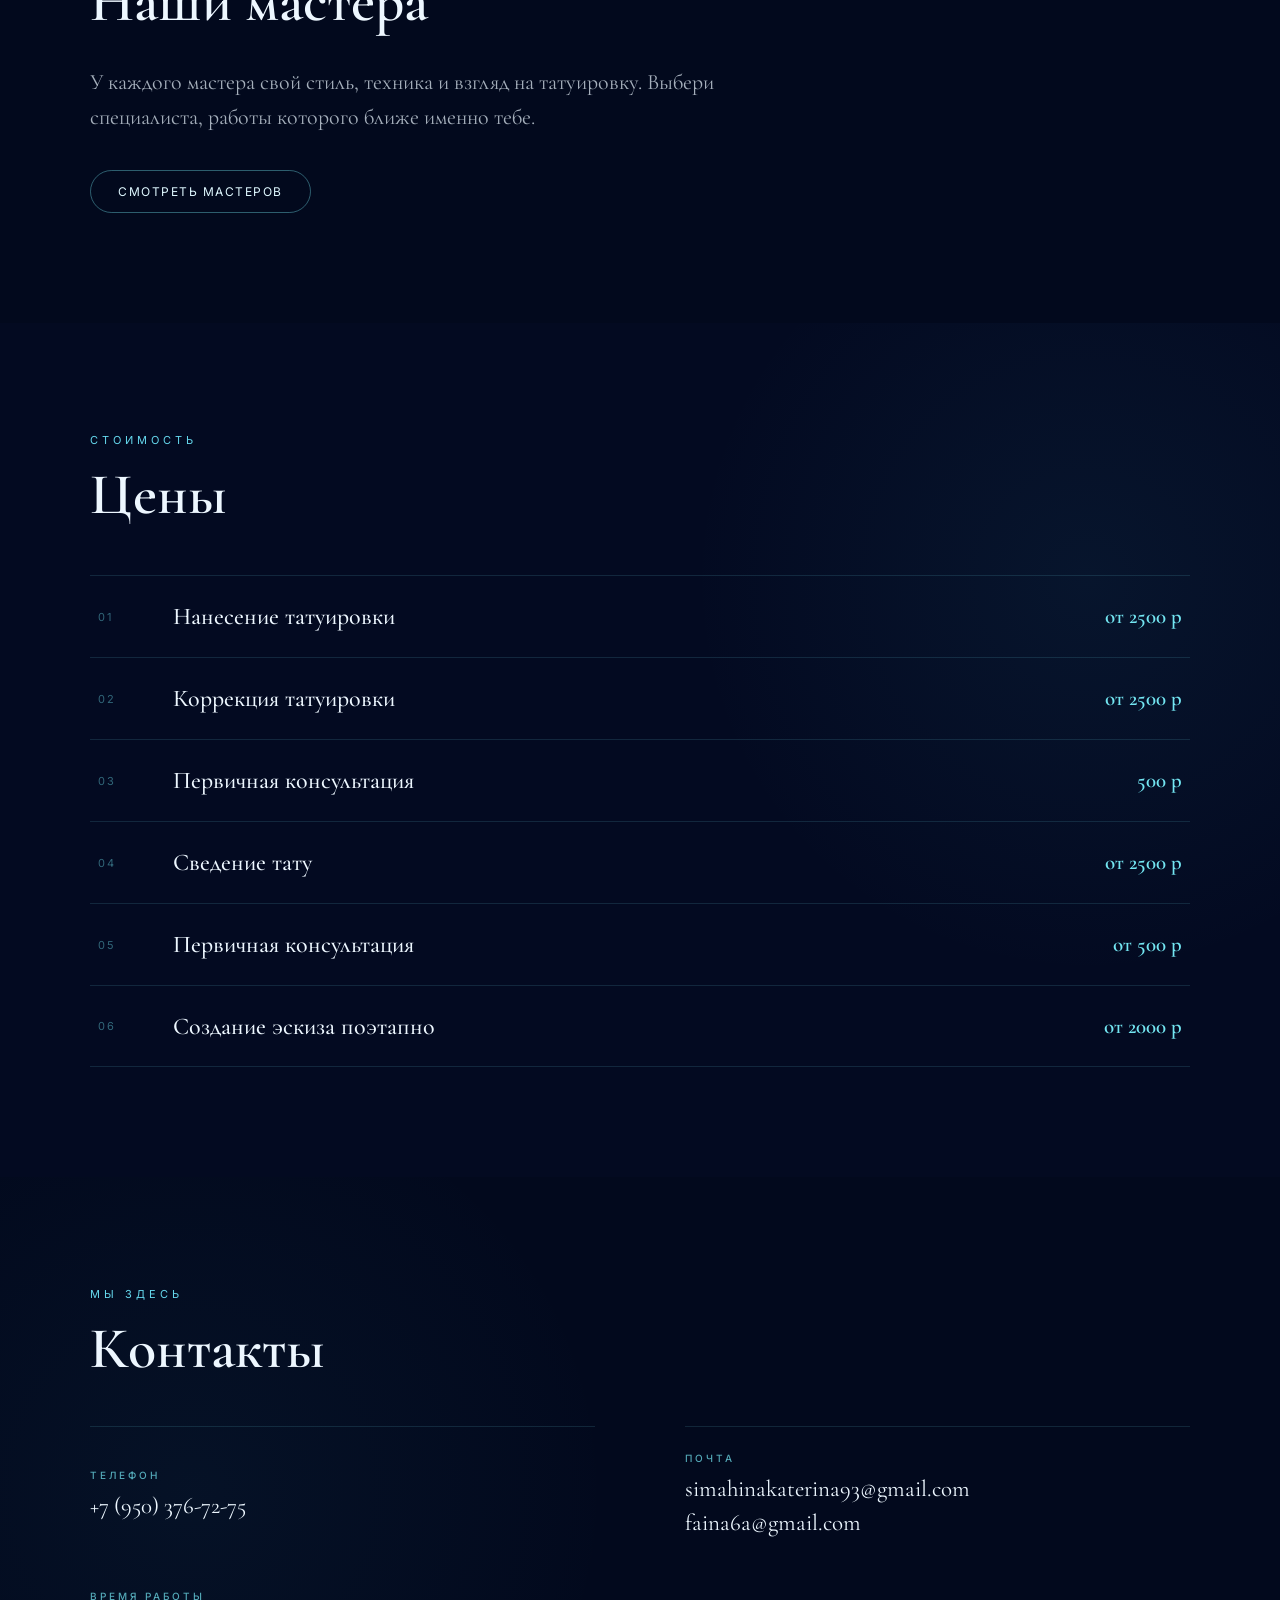
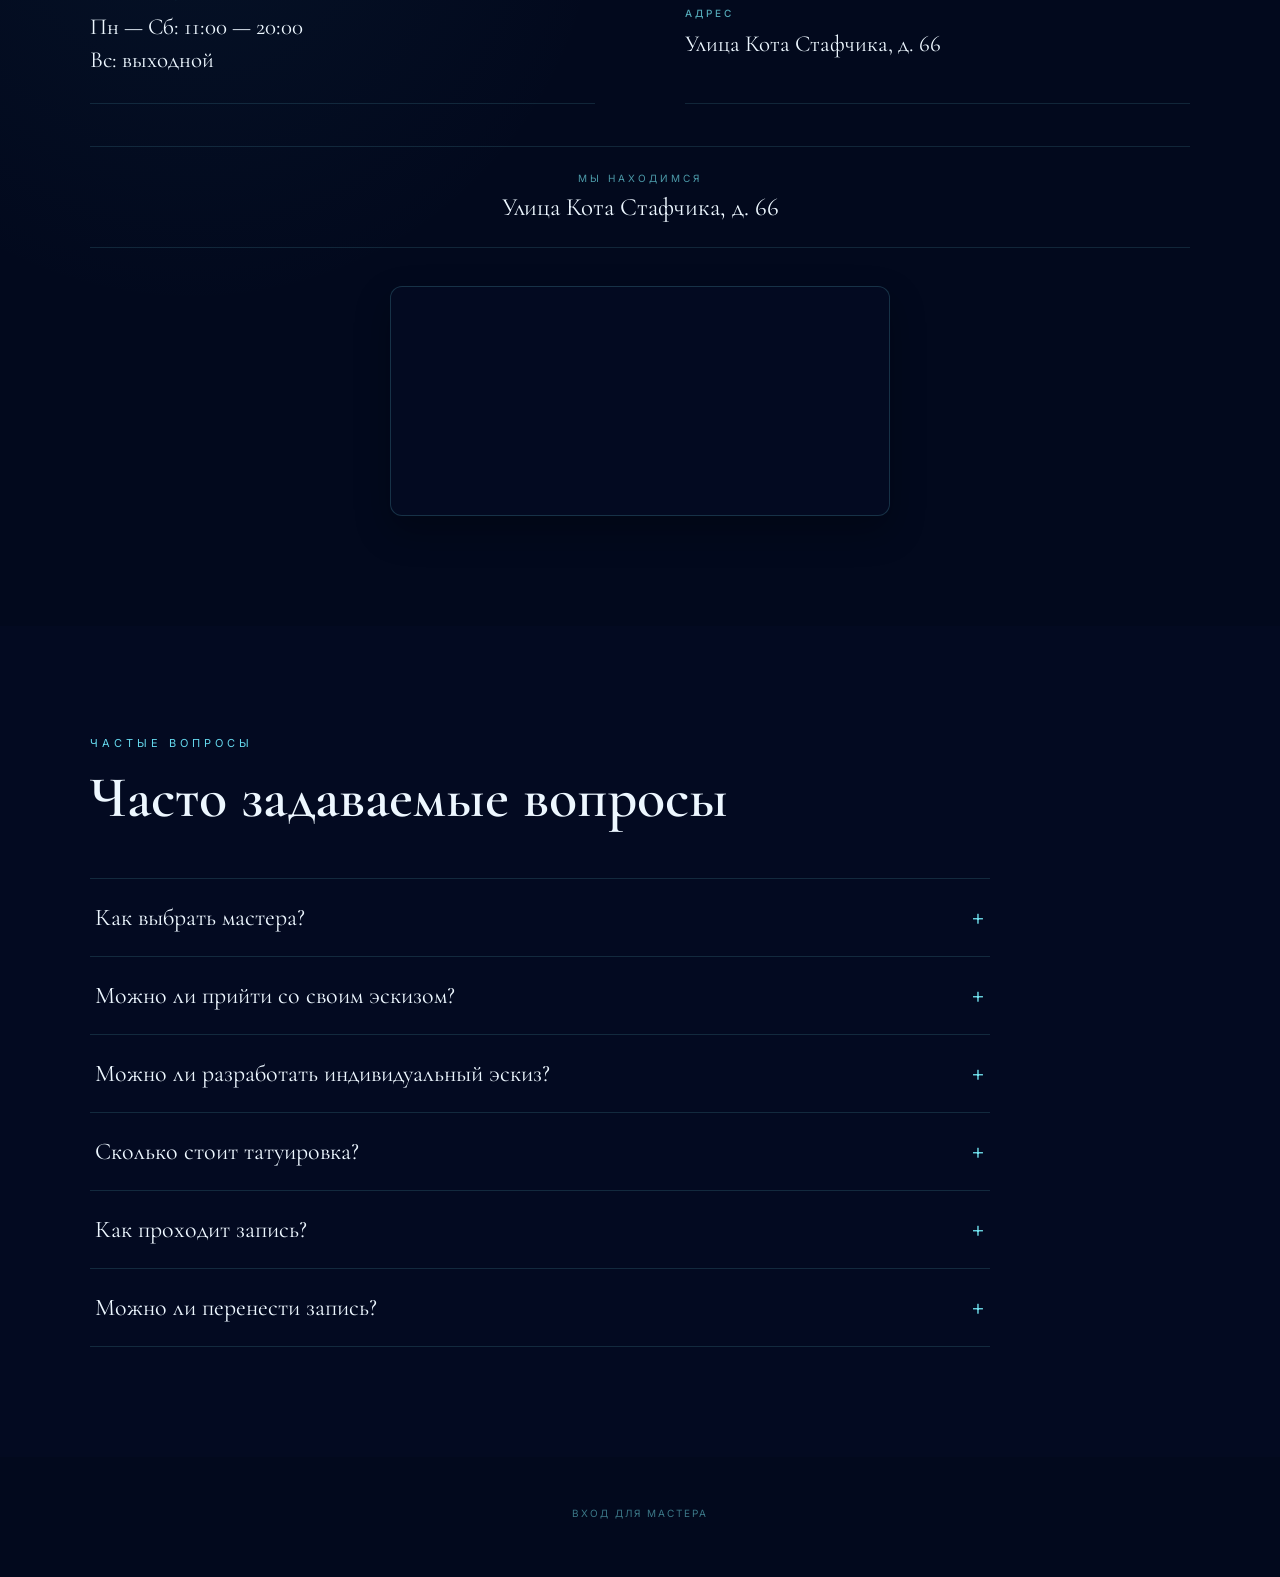
==== commit eff9b005: "Update index.html" ====
--- a/index.html
+++ b/index.html
@@ -729,8 +729,8 @@
     ========================= */
 
     .map-box {
-      width: 62%;
-      max-width: 620px;
+      width: 50%;
+      max-width: 500px;
 
       height: 230px;
 
